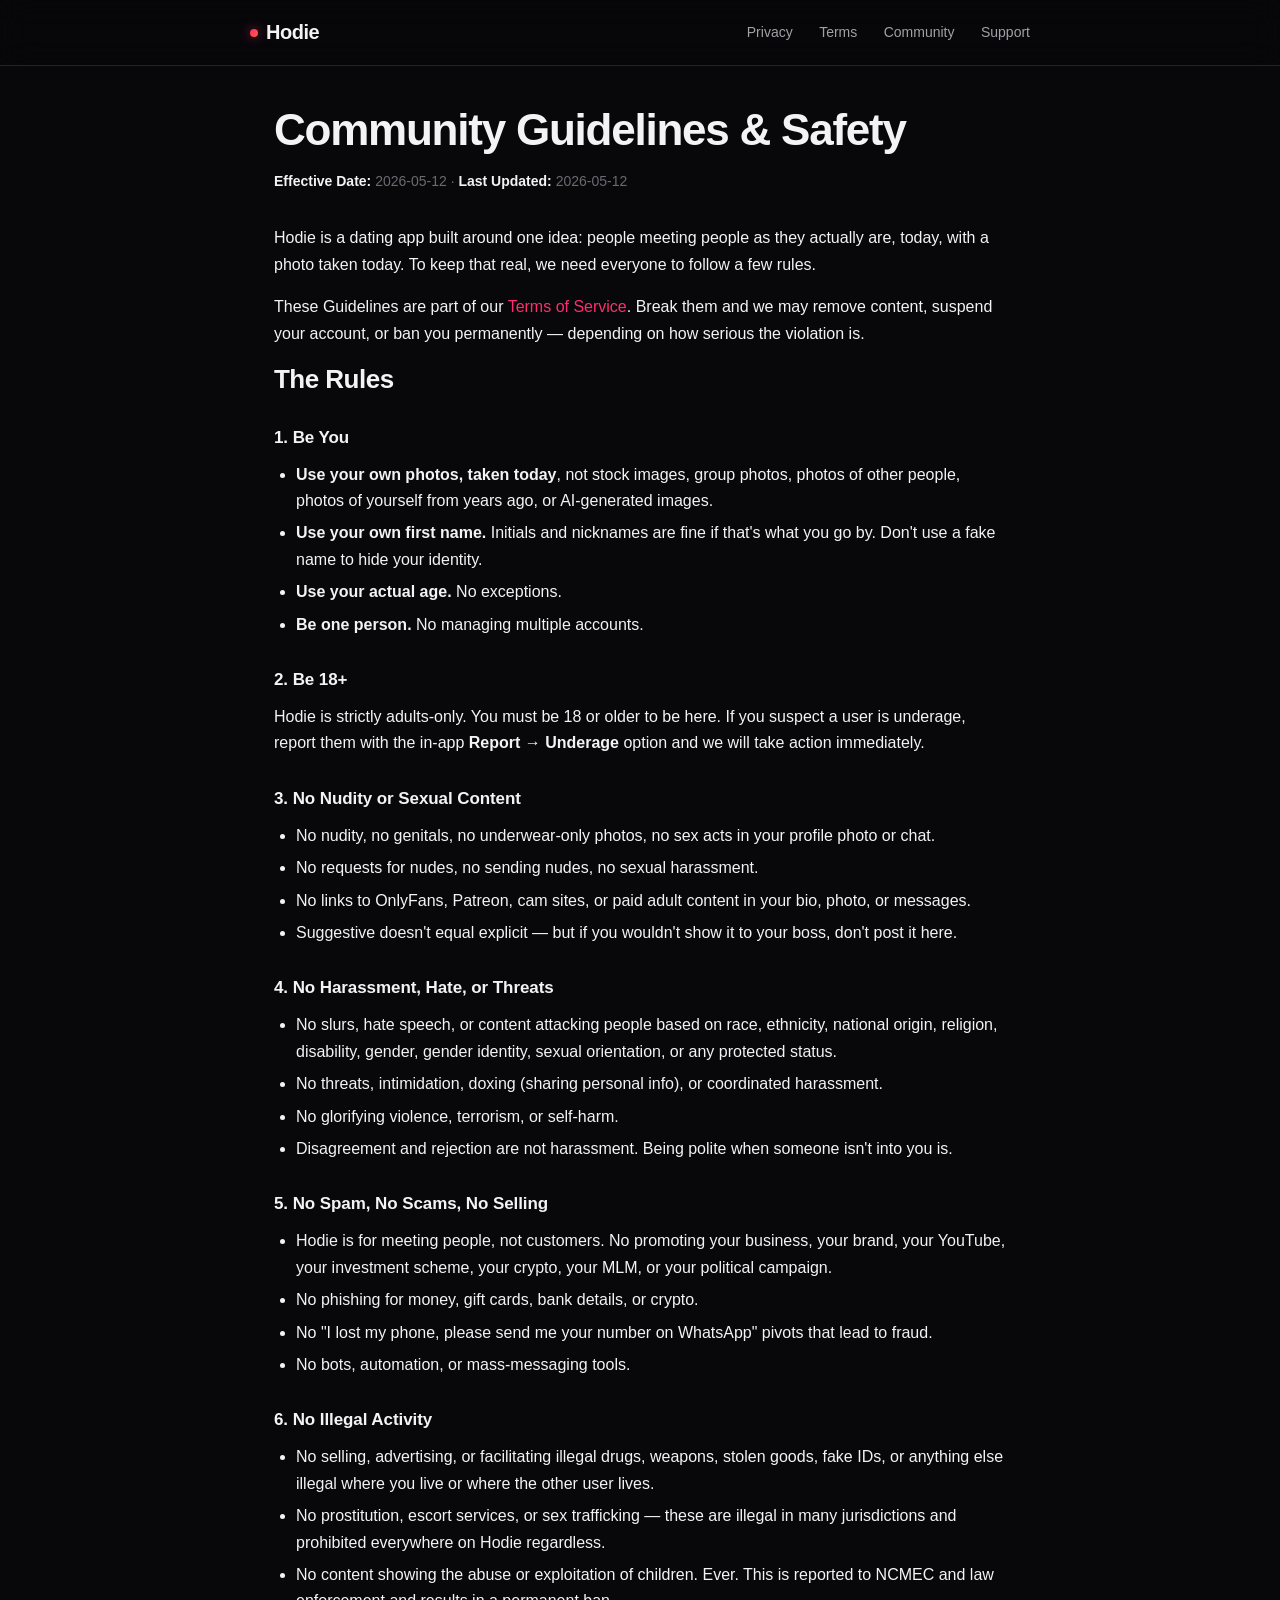
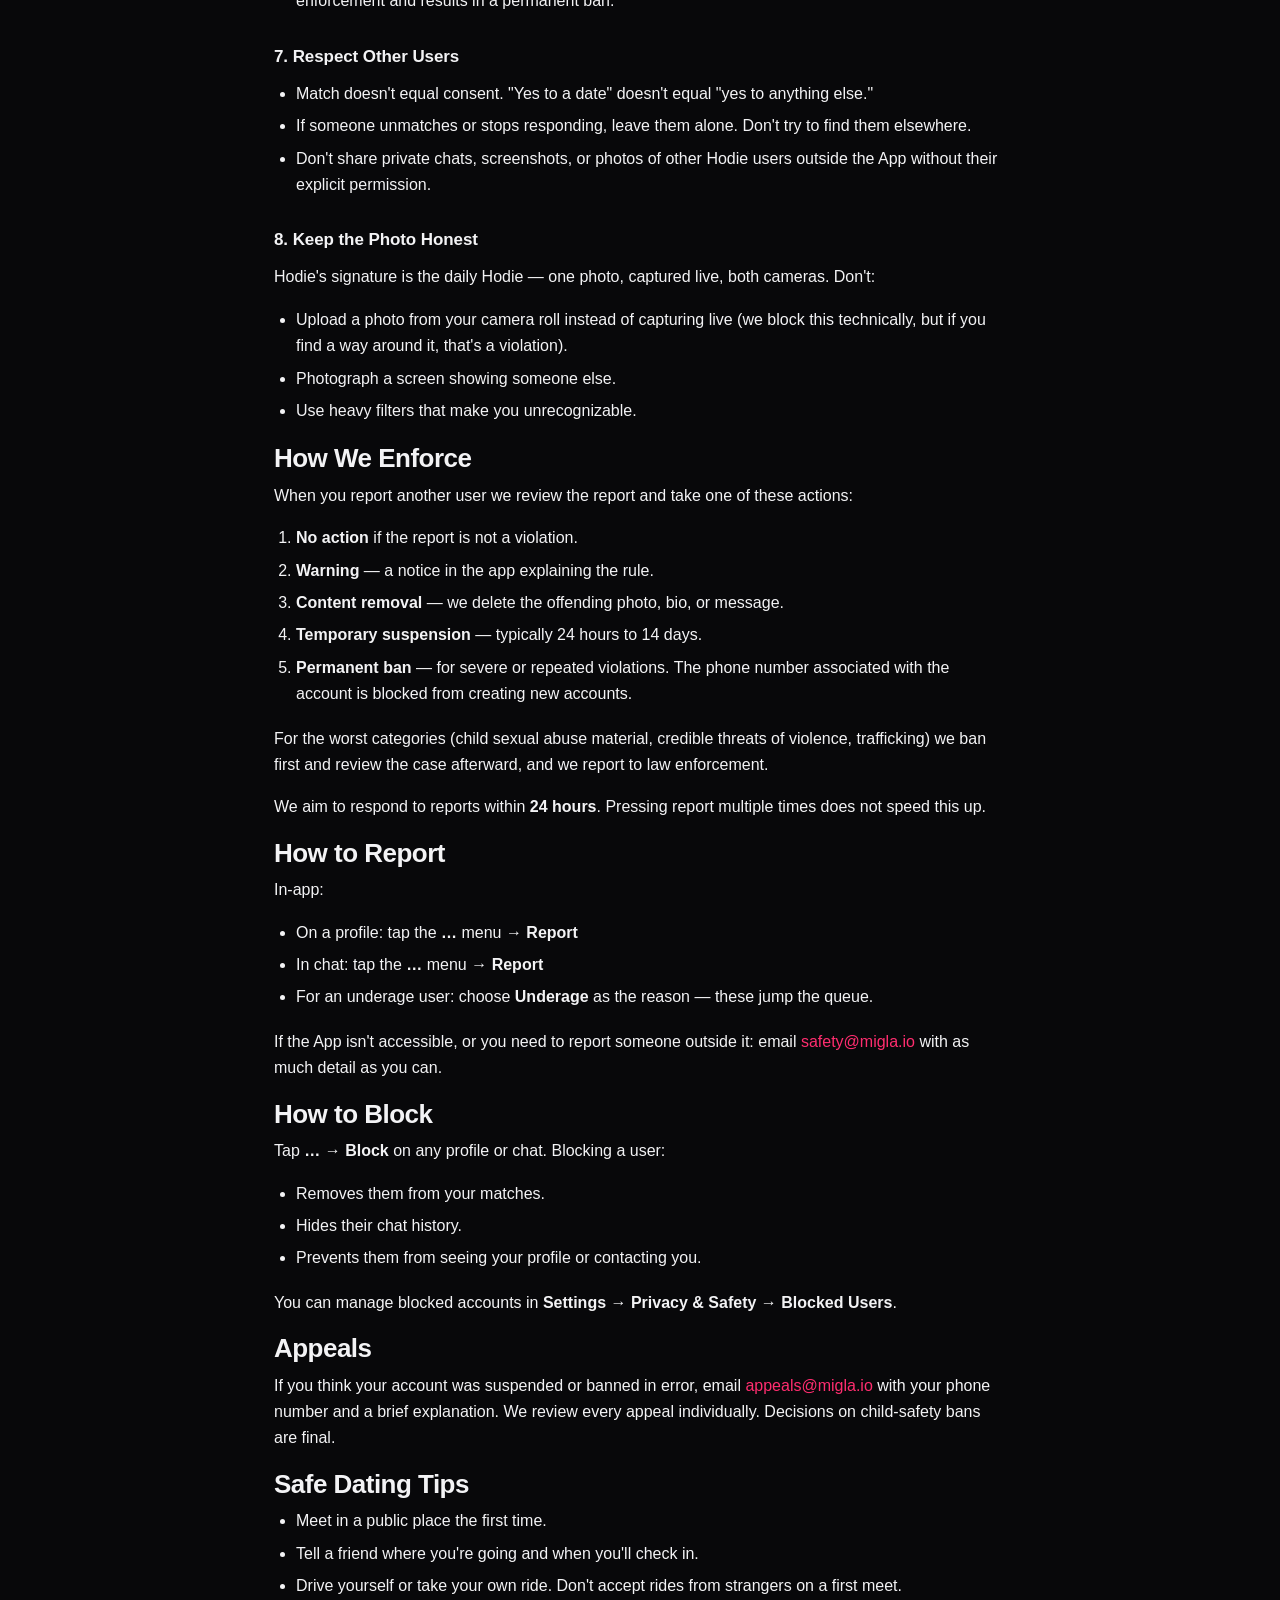
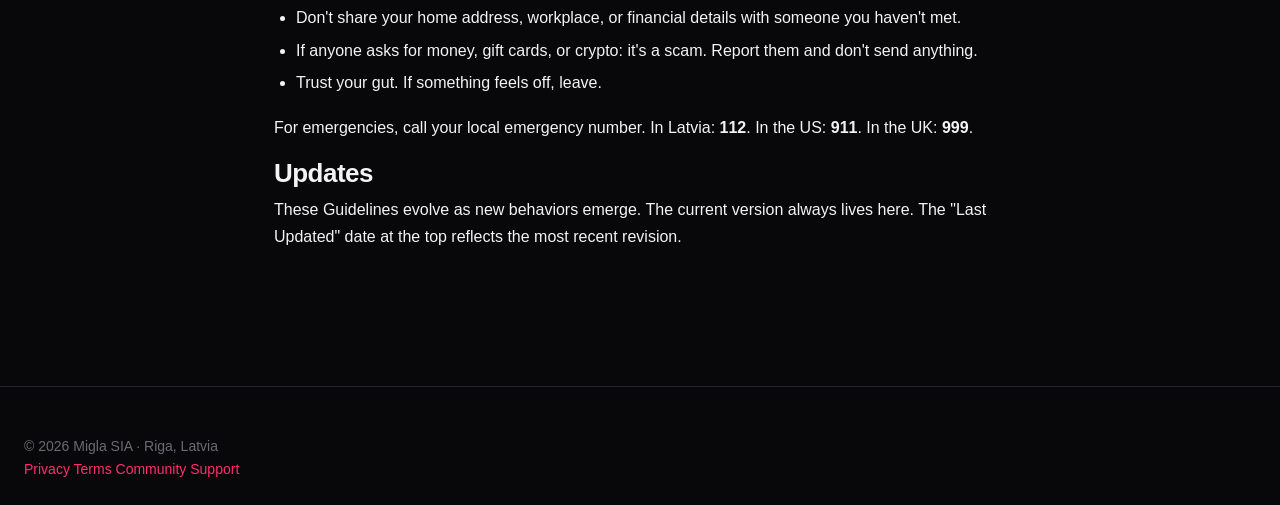
==== community-guidelines.html @ 628de077 "Rebrand "Be Real" → "Be You" and add hero card, How it works, FAQ Content - Tagline: "Dating, but re" ====
<!doctype html>
<html lang="en">
<head>
  <meta charset="utf-8">
  <meta name="viewport" content="width=device-width, initial-scale=1">
  <title>Community Guidelines &amp; Safety — Hodie</title>
  <meta name="description" content="Hodie Community Guidelines, safety rules, reporting, and safe-dating tips.">
  <meta name="theme-color" content="#08080a">
  <link rel="canonical" href="https://hodieapp.one/community-guidelines">
  <meta property="og:title" content="Community Guidelines & Safety — Hodie">
  <meta property="og:url" content="https://hodieapp.one/community-guidelines">
  <meta property="og:type" content="article">
  <link rel="icon" href="data:image/svg+xml,%3Csvg xmlns='http://www.w3.org/2000/svg' viewBox='0 0 24 24'%3E%3Cpath d='M12 21s-7-4.35-7-10.5A4.5 4.5 0 0 1 12 6a4.5 4.5 0 0 1 7 4.5C19 16.65 12 21 12 21z' fill='%23ff2d6f'/%3E%3C/svg%3E">
  <link rel="stylesheet" href="styles.css">
</head>
<body>
  <nav>
    <div class="inner">
      <a href="index.html" class="logo"><span class="dot"></span>Hodie</a>
      <div class="links">
        <a href="privacy.html">Privacy</a>
        <a href="terms.html">Terms</a>
        <a href="community-guidelines.html">Community</a>
        <a href="support.html">Support</a>
      </div>
    </div>
  </nav>

  <main class="wrap">
    <h1>Community Guidelines &amp; Safety</h1>
    <p class="meta"><strong>Effective Date:</strong> 2026-05-12 &middot; <strong>Last Updated:</strong> 2026-05-12</p>

    <p>Hodie is a dating app built around one idea: people meeting people as they actually are, today, with a photo taken today. To keep that real, we need everyone to follow a few rules.</p>
    <p>These Guidelines are part of our <a href="terms.html">Terms of Service</a>. Break them and we may remove content, suspend your account, or ban you permanently — depending on how serious the violation is.</p>

    <h2>The Rules</h2>

    <h3>1. Be You</h3>
    <ul>
      <li><strong>Use your own photos, taken today</strong>, not stock images, group photos, photos of other people, photos of yourself from years ago, or AI-generated images.</li>
      <li><strong>Use your own first name.</strong> Initials and nicknames are fine if that's what you go by. Don't use a fake name to hide your identity.</li>
      <li><strong>Use your actual age.</strong> No exceptions.</li>
      <li><strong>Be one person.</strong> No managing multiple accounts.</li>
    </ul>

    <h3>2. Be 18+</h3>
    <p>Hodie is strictly adults-only. You must be 18 or older to be here. If you suspect a user is underage, report them with the in-app <strong>Report → Underage</strong> option and we will take action immediately.</p>

    <h3>3. No Nudity or Sexual Content</h3>
    <ul>
      <li>No nudity, no genitals, no underwear-only photos, no sex acts in your profile photo or chat.</li>
      <li>No requests for nudes, no sending nudes, no sexual harassment.</li>
      <li>No links to OnlyFans, Patreon, cam sites, or paid adult content in your bio, photo, or messages.</li>
      <li>Suggestive doesn't equal explicit — but if you wouldn't show it to your boss, don't post it here.</li>
    </ul>

    <h3>4. No Harassment, Hate, or Threats</h3>
    <ul>
      <li>No slurs, hate speech, or content attacking people based on race, ethnicity, national origin, religion, disability, gender, gender identity, sexual orientation, or any protected status.</li>
      <li>No threats, intimidation, doxing (sharing personal info), or coordinated harassment.</li>
      <li>No glorifying violence, terrorism, or self-harm.</li>
      <li>Disagreement and rejection are not harassment. Being polite when someone isn't into you is.</li>
    </ul>

    <h3>5. No Spam, No Scams, No Selling</h3>
    <ul>
      <li>Hodie is for meeting people, not customers. No promoting your business, your brand, your YouTube, your investment scheme, your crypto, your MLM, or your political campaign.</li>
      <li>No phishing for money, gift cards, bank details, or crypto.</li>
      <li>No "I lost my phone, please send me your number on WhatsApp" pivots that lead to fraud.</li>
      <li>No bots, automation, or mass-messaging tools.</li>
    </ul>

    <h3>6. No Illegal Activity</h3>
    <ul>
      <li>No selling, advertising, or facilitating illegal drugs, weapons, stolen goods, fake IDs, or anything else illegal where you live or where the other user lives.</li>
      <li>No prostitution, escort services, or sex trafficking — these are illegal in many jurisdictions and prohibited everywhere on Hodie regardless.</li>
      <li>No content showing the abuse or exploitation of children. Ever. This is reported to NCMEC and law enforcement and results in a permanent ban.</li>
    </ul>

    <h3>7. Respect Other Users</h3>
    <ul>
      <li>Match doesn't equal consent. "Yes to a date" doesn't equal "yes to anything else."</li>
      <li>If someone unmatches or stops responding, leave them alone. Don't try to find them elsewhere.</li>
      <li>Don't share private chats, screenshots, or photos of other Hodie users outside the App without their explicit permission.</li>
    </ul>

    <h3>8. Keep the Photo Honest</h3>
    <p>Hodie's signature is the daily Hodie — one photo, captured live, both cameras. Don't:</p>
    <ul>
      <li>Upload a photo from your camera roll instead of capturing live (we block this technically, but if you find a way around it, that's a violation).</li>
      <li>Photograph a screen showing someone else.</li>
      <li>Use heavy filters that make you unrecognizable.</li>
    </ul>

    <h2>How We Enforce</h2>
    <p>When you report another user we review the report and take one of these actions:</p>
    <ol>
      <li><strong>No action</strong> if the report is not a violation.</li>
      <li><strong>Warning</strong> — a notice in the app explaining the rule.</li>
      <li><strong>Content removal</strong> — we delete the offending photo, bio, or message.</li>
      <li><strong>Temporary suspension</strong> — typically 24 hours to 14 days.</li>
      <li><strong>Permanent ban</strong> — for severe or repeated violations. The phone number associated with the account is blocked from creating new accounts.</li>
    </ol>
    <p>For the worst categories (child sexual abuse material, credible threats of violence, trafficking) we ban first and review the case afterward, and we report to law enforcement.</p>
    <p>We aim to respond to reports within <strong>24 hours</strong>. Pressing report multiple times does not speed this up.</p>

    <h2>How to Report</h2>
    <p>In-app:</p>
    <ul>
      <li>On a profile: tap the <strong>…</strong> menu → <strong>Report</strong></li>
      <li>In chat: tap the <strong>…</strong> menu → <strong>Report</strong></li>
      <li>For an underage user: choose <strong>Underage</strong> as the reason — these jump the queue.</li>
    </ul>
    <p>If the App isn't accessible, or you need to report someone outside it: email <a href="mailto:safety@migla.io">safety@migla.io</a> with as much detail as you can.</p>

    <h2>How to Block</h2>
    <p>Tap <strong>…</strong> → <strong>Block</strong> on any profile or chat. Blocking a user:</p>
    <ul>
      <li>Removes them from your matches.</li>
      <li>Hides their chat history.</li>
      <li>Prevents them from seeing your profile or contacting you.</li>
    </ul>
    <p>You can manage blocked accounts in <strong>Settings → Privacy &amp; Safety → Blocked Users</strong>.</p>

    <h2>Appeals</h2>
    <p>If you think your account was suspended or banned in error, email <a href="mailto:appeals@migla.io">appeals@migla.io</a> with your phone number and a brief explanation. We review every appeal individually. Decisions on child-safety bans are final.</p>

    <h2>Safe Dating Tips</h2>
    <ul>
      <li>Meet in a public place the first time.</li>
      <li>Tell a friend where you're going and when you'll check in.</li>
      <li>Drive yourself or take your own ride. Don't accept rides from strangers on a first meet.</li>
      <li>Don't share your home address, workplace, or financial details with someone you haven't met.</li>
      <li>If anyone asks for money, gift cards, or crypto: it's a scam. Report them and don't send anything.</li>
      <li>Trust your gut. If something feels off, leave.</li>
    </ul>
    <p>For emergencies, call your local emergency number. In Latvia: <strong>112</strong>. In the US: <strong>911</strong>. In the UK: <strong>999</strong>.</p>

    <h2>Updates</h2>
    <p>These Guidelines evolve as new behaviors emerge. The current version always lives here. The "Last Updated" date at the top reflects the most recent revision.</p>
  </main>

  <footer>
    <div class="inner">
      <div>© 2026 Migla SIA · Riga, Latvia</div>
      <div class="links">
        <a href="privacy.html">Privacy</a>
        <a href="terms.html">Terms</a>
        <a href="community-guidelines.html">Community</a>
        <a href="support.html">Support</a>
      </div>
    </div>
  </footer>
</body>
</html>
---- styles.css ----
:root {
  --bg: #08080a;
  --surface: #131316;
  --surface-hi: #1c1c20;
  --text: #f3f3f5;
  --text-dim: #a0a0a8;
  --text-faint: #6a6a72;
  --accent: #ff2d6f;
  --accent-warm: #ff5e3a;
  --accent-soft: rgba(255, 45, 111, 0.15);
  --border: #232328;
  --border-hi: #2e2e34;
  --radius: 16px;
  --radius-sm: 10px;
  --max: 780px;
}

* { box-sizing: border-box; margin: 0; padding: 0; }

html { scroll-behavior: smooth; }

body {
  background: var(--bg);
  color: var(--text);
  font-family: -apple-system, BlinkMacSystemFont, "Inter", "Segoe UI", Roboto, Helvetica, Arial, sans-serif;
  font-size: 16px;
  line-height: 1.65;
  -webkit-font-smoothing: antialiased;
  -moz-osx-font-smoothing: grayscale;
  overflow-x: hidden;
}

a { color: var(--accent); text-decoration: none; transition: color 0.15s ease; }
a:hover { text-decoration: underline; }

img, svg { max-width: 100%; display: block; }

::selection { background: var(--accent-soft); color: var(--text); }

/* Nav */
nav {
  border-bottom: 1px solid var(--border);
  padding: 16px 24px;
  background: rgba(8, 8, 10, 0.72);
  backdrop-filter: blur(16px) saturate(140%);
  -webkit-backdrop-filter: blur(16px) saturate(140%);
  position: sticky;
  top: 0;
  z-index: 10;
}
nav .inner {
  max-width: var(--max);
  margin: 0 auto;
  display: flex;
  align-items: center;
  justify-content: space-between;
  gap: 20px;
}
nav .logo, footer .logo {
  font-weight: 800;
  font-size: 20px;
  color: var(--text);
  letter-spacing: -0.025em;
  display: inline-flex;
  align-items: center;
  gap: 8px;
}
nav .logo:hover, footer .logo:hover { text-decoration: none; }
nav .logo .dot, footer .logo .dot {
  width: 8px;
  height: 8px;
  border-radius: 50%;
  background: linear-gradient(135deg, var(--accent), var(--accent-warm));
  box-shadow: 0 0 12px rgba(255, 45, 111, 0.6);
}
nav .links a {
  color: var(--text-dim);
  margin-left: 22px;
  font-size: 14px;
  font-weight: 500;
}
nav .links a:hover { color: var(--text); text-decoration: none; }

/* Layout */
.wrap {
  max-width: var(--max);
  margin: 0 auto;
  padding: 40px 24px 80px;
}

/* Hero */
.hero {
  position: relative;
  overflow: hidden;
  border-bottom: 1px solid var(--border);
}
.hero::before {
  content: "";
  position: absolute;
  top: -250px;
  left: 50%;
  transform: translateX(-50%);
  width: 900px;
  height: 700px;
  background:
    radial-gradient(ellipse at center, rgba(255, 45, 111, 0.32), transparent 55%),
    radial-gradient(ellipse at 40% 40%, rgba(255, 94, 58, 0.18), transparent 60%);
  filter: blur(40px);
  pointer-events: none;
  z-index: 0;
}
.hero::after {
  content: "";
  position: absolute;
  inset: 0;
  background-image: radial-gradient(circle at 1px 1px, rgba(255, 255, 255, 0.04) 1px, transparent 0);
  background-size: 28px 28px;
  mask-image: linear-gradient(to bottom, black 30%, transparent 90%);
  -webkit-mask-image: linear-gradient(to bottom, black 30%, transparent 90%);
  pointer-events: none;
  z-index: 0;
}
.hero .wrap {
  position: relative;
  z-index: 1;
  padding-top: 80px;
  padding-bottom: 80px;
  text-align: center;
}
.tag {
  display: inline-flex;
  align-items: center;
  gap: 8px;
  background: rgba(255, 45, 111, 0.08);
  border: 1px solid rgba(255, 45, 111, 0.25);
  color: #ffb3c8;
  padding: 6px 14px 6px 10px;
  border-radius: 999px;
  font-size: 13px;
  font-weight: 500;
  margin-bottom: 26px;
  letter-spacing: 0.01em;
}
.tag .pulse {
  width: 6px;
  height: 6px;
  border-radius: 50%;
  background: var(--accent);
  box-shadow: 0 0 0 0 rgba(255, 45, 111, 0.6);
  animation: pulse 2.2s ease-out infinite;
}
@keyframes pulse {
  0% { box-shadow: 0 0 0 0 rgba(255, 45, 111, 0.6); }
  70% { box-shadow: 0 0 0 8px rgba(255, 45, 111, 0); }
  100% { box-shadow: 0 0 0 0 rgba(255, 45, 111, 0); }
}

h1 {
  font-size: 44px;
  font-weight: 700;
  letter-spacing: -0.028em;
  line-height: 1.1;
  margin-bottom: 16px;
}
.hero h1 {
  font-size: 64px;
  font-weight: 800;
  letter-spacing: -0.035em;
  line-height: 1.02;
  margin-bottom: 18px;
}
.hero h1 .grad {
  background: linear-gradient(135deg, #ff2d6f 0%, #ff5e3a 60%, #ff8e3a 100%);
  -webkit-background-clip: text;
  background-clip: text;
  color: transparent;
  font-style: italic;
}
.lead {
  color: var(--text-dim);
  font-size: 19px;
  line-height: 1.55;
  margin: 0 auto 32px;
  max-width: 560px;
}

.cta-row {
  display: flex;
  gap: 12px;
  justify-content: center;
  flex-wrap: wrap;
  margin-top: 8px;
}
.appstore-pill {
  display: inline-flex;
  align-items: center;
  gap: 10px;
  background: var(--surface);
  border: 1px solid var(--border-hi);
  color: var(--text);
  padding: 12px 18px;
  border-radius: 12px;
  font-size: 14px;
  font-weight: 500;
}
.appstore-pill:hover { background: var(--surface-hi); text-decoration: none; }
.appstore-pill svg { width: 18px; height: 18px; }
.appstore-pill .small { color: var(--text-faint); font-size: 11px; display: block; font-weight: 400; }
.appstore-pill .big { font-size: 15px; font-weight: 600; line-height: 1.1; }

/* Hodie card preview */
.preview-wrap {
  margin: 56px auto 0;
  perspective: 1200px;
  display: flex;
  justify-content: center;
}
.hodie-card {
  width: 280px;
  height: 380px;
  border-radius: 26px;
  position: relative;
  overflow: hidden;
  border: 1px solid var(--border-hi);
  box-shadow:
    0 50px 100px rgba(255, 45, 111, 0.18),
    0 25px 60px rgba(0, 0, 0, 0.7),
    inset 0 1px 0 rgba(255, 255, 255, 0.06);
  transform: rotateX(2deg) rotateY(-4deg);
  transition: transform 0.6s cubic-bezier(0.2, 0.8, 0.2, 1);
}
.hodie-card:hover {
  transform: rotateX(0) rotateY(0);
}
.hodie-card-bg {
  position: absolute;
  inset: 0;
  background:
    radial-gradient(circle at 28% 28%, rgba(255, 130, 160, 0.32), transparent 55%),
    radial-gradient(circle at 78% 82%, rgba(140, 80, 110, 0.5), transparent 55%),
    linear-gradient(135deg, #2a1822 0%, #1a0f15 60%, #0f0810 100%);
}
.hodie-card-front {
  position: absolute;
  top: 18px;
  right: 18px;
  width: 92px;
  height: 124px;
  border-radius: 12px;
  background:
    radial-gradient(circle at 50% 32%, rgba(220, 180, 200, 0.28), transparent 60%),
    linear-gradient(135deg, #3a2530 0%, #1a1015 100%);
  border: 2px solid rgba(255, 255, 255, 0.1);
  box-shadow: 0 6px 18px rgba(0, 0, 0, 0.55);
}
.hodie-card-badge {
  position: absolute;
  top: 22px;
  left: 18px;
  background: rgba(0, 0, 0, 0.45);
  backdrop-filter: blur(10px);
  -webkit-backdrop-filter: blur(10px);
  color: white;
  font-size: 11px;
  font-weight: 700;
  padding: 6px 11px 6px 9px;
  border-radius: 999px;
  display: inline-flex;
  align-items: center;
  gap: 6px;
  letter-spacing: 0.08em;
  text-transform: uppercase;
  border: 1px solid rgba(255, 255, 255, 0.1);
}
.hodie-card-badge .bdot {
  width: 6px;
  height: 6px;
  border-radius: 50%;
  background: var(--accent);
  box-shadow: 0 0 8px rgba(255, 45, 111, 0.9);
}
.hodie-card-meta {
  position: absolute;
  bottom: 0;
  left: 0;
  right: 0;
  padding: 60px 22px 22px;
  background: linear-gradient(to top, rgba(0, 0, 0, 0.85) 25%, transparent);
  text-align: left;
}
.hodie-card-name {
  font-size: 22px;
  font-weight: 700;
  color: white;
  letter-spacing: -0.02em;
  margin: 0;
}
.hodie-card-sub {
  font-size: 13px;
  color: rgba(255, 255, 255, 0.72);
  margin-top: 4px;
}

/* Body type */
h2 {
  font-size: 26px;
  font-weight: 700;
  letter-spacing: -0.02em;
  margin: 0 0 8px;
  line-height: 1.25;
}
h3 {
  font-size: 17px;
  font-weight: 600;
  margin: 28px 0 10px;
  letter-spacing: -0.005em;
}
p { margin-bottom: 16px; }
ul, ol { padding-left: 22px; margin-bottom: 18px; }
li { margin-bottom: 6px; }
strong { color: var(--text); font-weight: 600; }
hr { border: 0; border-top: 1px solid var(--border); margin: 36px 0; }

table {
  width: 100%;
  border-collapse: collapse;
  margin: 20px 0;
  font-size: 14.5px;
  border: 1px solid var(--border);
  border-radius: var(--radius-sm);
  overflow: hidden;
}
th, td {
  text-align: left;
  padding: 12px 14px;
  border-bottom: 1px solid var(--border);
  vertical-align: top;
}
tr:last-child td { border-bottom: 0; }
th {
  color: var(--text-dim);
  font-weight: 600;
  font-size: 12px;
  text-transform: uppercase;
  letter-spacing: 0.06em;
  background: var(--surface);
}

.meta {
  color: var(--text-faint);
  font-size: 14px;
  margin-bottom: 32px;
}

/* Sections */
.section {
  padding: 60px 0 16px;
}
.section h2 {
  text-align: center;
}
.section .sub {
  color: var(--text-dim);
  text-align: center;
  margin-bottom: 32px;
}

/* Feature cards */
.grid {
  display: grid;
  grid-template-columns: repeat(auto-fit, minmax(220px, 1fr));
  gap: 14px;
  margin: 16px 0 32px;
}
.card {
  background: var(--surface);
  border: 1px solid var(--border);
  border-radius: var(--radius);
  padding: 24px;
  transition: border-color 0.2s ease, transform 0.2s ease;
}
.card:hover {
  border-color: var(--border-hi);
  transform: translateY(-2px);
}
.card .icon {
  width: 38px;
  height: 38px;
  border-radius: 10px;
  background: rgba(255, 45, 111, 0.1);
  border: 1px solid rgba(255, 45, 111, 0.2);
  display: flex;
  align-items: center;
  justify-content: center;
  margin-bottom: 14px;
  color: var(--accent);
}
.card .icon svg { width: 20px; height: 20px; }
.card h3 { margin: 0 0 6px; }
.card p { margin-bottom: 0; color: var(--text-dim); font-size: 15px; }

/* Steps */
.steps {
  list-style: none;
  padding: 0;
  display: grid;
  gap: 14px;
}
.steps li {
  display: grid;
  grid-template-columns: 48px 1fr;
  gap: 18px;
  align-items: flex-start;
  padding: 22px;
  background: var(--surface);
  border: 1px solid var(--border);
  border-radius: var(--radius);
  margin: 0;
}
.step-num {
  width: 38px;
  height: 38px;
  border-radius: 50%;
  background: linear-gradient(135deg, var(--accent), var(--accent-warm));
  color: white;
  font-weight: 700;
  font-size: 15px;
  display: flex;
  align-items: center;
  justify-content: center;
  box-shadow: 0 4px 14px rgba(255, 45, 111, 0.4);
}
.steps h3 { margin: 4px 0 6px; }
.steps p { margin: 0; color: var(--text-dim); font-size: 15px; }

/* FAQ */
.faq {
  display: grid;
  gap: 10px;
}
.faq details {
  background: var(--surface);
  border: 1px solid var(--border);
  border-radius: var(--radius-sm);
  overflow: hidden;
  transition: border-color 0.2s ease;
}
.faq details[open] { border-color: var(--border-hi); }
.faq summary {
  cursor: pointer;
  padding: 18px 20px;
  font-weight: 600;
  font-size: 16px;
  list-style: none;
  display: flex;
  justify-content: space-between;
  align-items: center;
  gap: 16px;
  user-select: none;
}
.faq summary::-webkit-details-marker { display: none; }
.faq summary::after {
  content: "+";
  font-size: 22px;
  color: var(--text-faint);
  font-weight: 400;
  transition: transform 0.2s ease, color 0.2s ease;
}
.faq details[open] summary::after {
  transform: rotate(45deg);
  color: var(--accent);
}
.faq details > p {
  padding: 0 20px 20px;
  color: var(--text-dim);
  margin: 0;
}

/* Link list */
.link-list {
  list-style: none;
  padding: 0;
  display: grid;
  gap: 8px;
}
.link-list li { margin: 0; }
.link-list a {
  display: flex;
  justify-content: space-between;
  align-items: center;
  padding: 14px 18px;
  background: var(--surface);
  border: 1px solid var(--border);
  border-radius: var(--radius-sm);
  color: var(--text);
  font-weight: 500;
  transition: border-color 0.2s ease, background 0.2s ease;
}
.link-list a:hover {
  border-color: var(--border-hi);
  background: var(--surface-hi);
  text-decoration: none;
}
.link-list .arrow { color: var(--text-faint); font-size: 18px; transition: transform 0.2s ease; }
.link-list a:hover .arrow { transform: translateX(3px); color: var(--accent); }
.link-list .desc { color: var(--text-faint); font-size: 13px; font-weight: 400; display: block; margin-top: 2px; }

/* Contact list */
.contact-list {
  list-style: none;
  padding: 0;
}
.contact-list li {
  padding: 16px 0;
  border-bottom: 1px solid var(--border);
  display: flex;
  justify-content: space-between;
  flex-wrap: wrap;
  gap: 12px;
}
.contact-list li:last-child { border-bottom: 0; }
.contact-list .label { color: var(--text-dim); font-size: 14px; }

/* Footer */
footer {
  border-top: 1px solid var(--border);
  padding: 48px 24px 24px;
  color: var(--text-faint);
  font-size: 14px;
  margin-top: 40px;
  background: var(--bg);
}
.footer-grid {
  max-width: var(--max);
  margin: 0 auto;
  display: grid;
  grid-template-columns: 1.4fr 1fr 1fr;
  gap: 32px;
  padding-bottom: 32px;
  border-bottom: 1px solid var(--border);
}
.footer-grid h4 {
  color: var(--text);
  font-size: 13px;
  font-weight: 600;
  text-transform: uppercase;
  letter-spacing: 0.06em;
  margin-bottom: 12px;
}
.footer-grid a {
  color: var(--text-dim);
  display: block;
  padding: 4px 0;
}
.footer-grid a:hover { color: var(--text); text-decoration: none; }
.footer-tag {
  margin-top: 12px;
  color: var(--text-faint);
  font-size: 14px;
  max-width: 240px;
}
.footer-meta {
  display: block;
  margin-top: 8px;
  color: var(--text-faint);
  font-size: 13px;
}
.footer-bottom {
  max-width: var(--max);
  margin: 20px auto 0;
  color: var(--text-faint);
  font-size: 13px;
}

/* Entrance animation */
@media (prefers-reduced-motion: no-preference) {
  .fade-in {
    animation: fadeUp 0.7s ease-out backwards;
  }
  .fade-in:nth-child(2) { animation-delay: 0.08s; }
  .fade-in:nth-child(3) { animation-delay: 0.16s; }
  .fade-in:nth-child(4) { animation-delay: 0.24s; }
  .fade-in:nth-child(5) { animation-delay: 0.32s; }
}
@keyframes fadeUp {
  from { opacity: 0; transform: translateY(8px); }
  to { opacity: 1; transform: translateY(0); }
}

@media (max-width: 700px) {
  .footer-grid { grid-template-columns: 1fr 1fr; gap: 24px; }
  .footer-grid > div:first-child { grid-column: 1 / -1; }
}

@media (max-width: 600px) {
  h1 { font-size: 32px; }
  .hero h1 { font-size: 44px; }
  h2 { font-size: 22px; }
  .lead { font-size: 17px; }
  .hero .wrap { padding-top: 56px; padding-bottom: 64px; }
  nav { padding: 14px 18px; }
  nav .links a { margin-left: 14px; font-size: 13px; }
  .wrap { padding: 28px 18px 60px; }
  table { font-size: 13.5px; }
  th, td { padding: 10px 10px; }
  .section { padding: 44px 0 8px; }
  .hodie-card { width: 240px; height: 320px; }
  .hodie-card-front { width: 78px; height: 102px; }
  .steps li { grid-template-columns: 36px 1fr; padding: 18px; gap: 14px; }
  .step-num { width: 30px; height: 30px; font-size: 13px; }
}
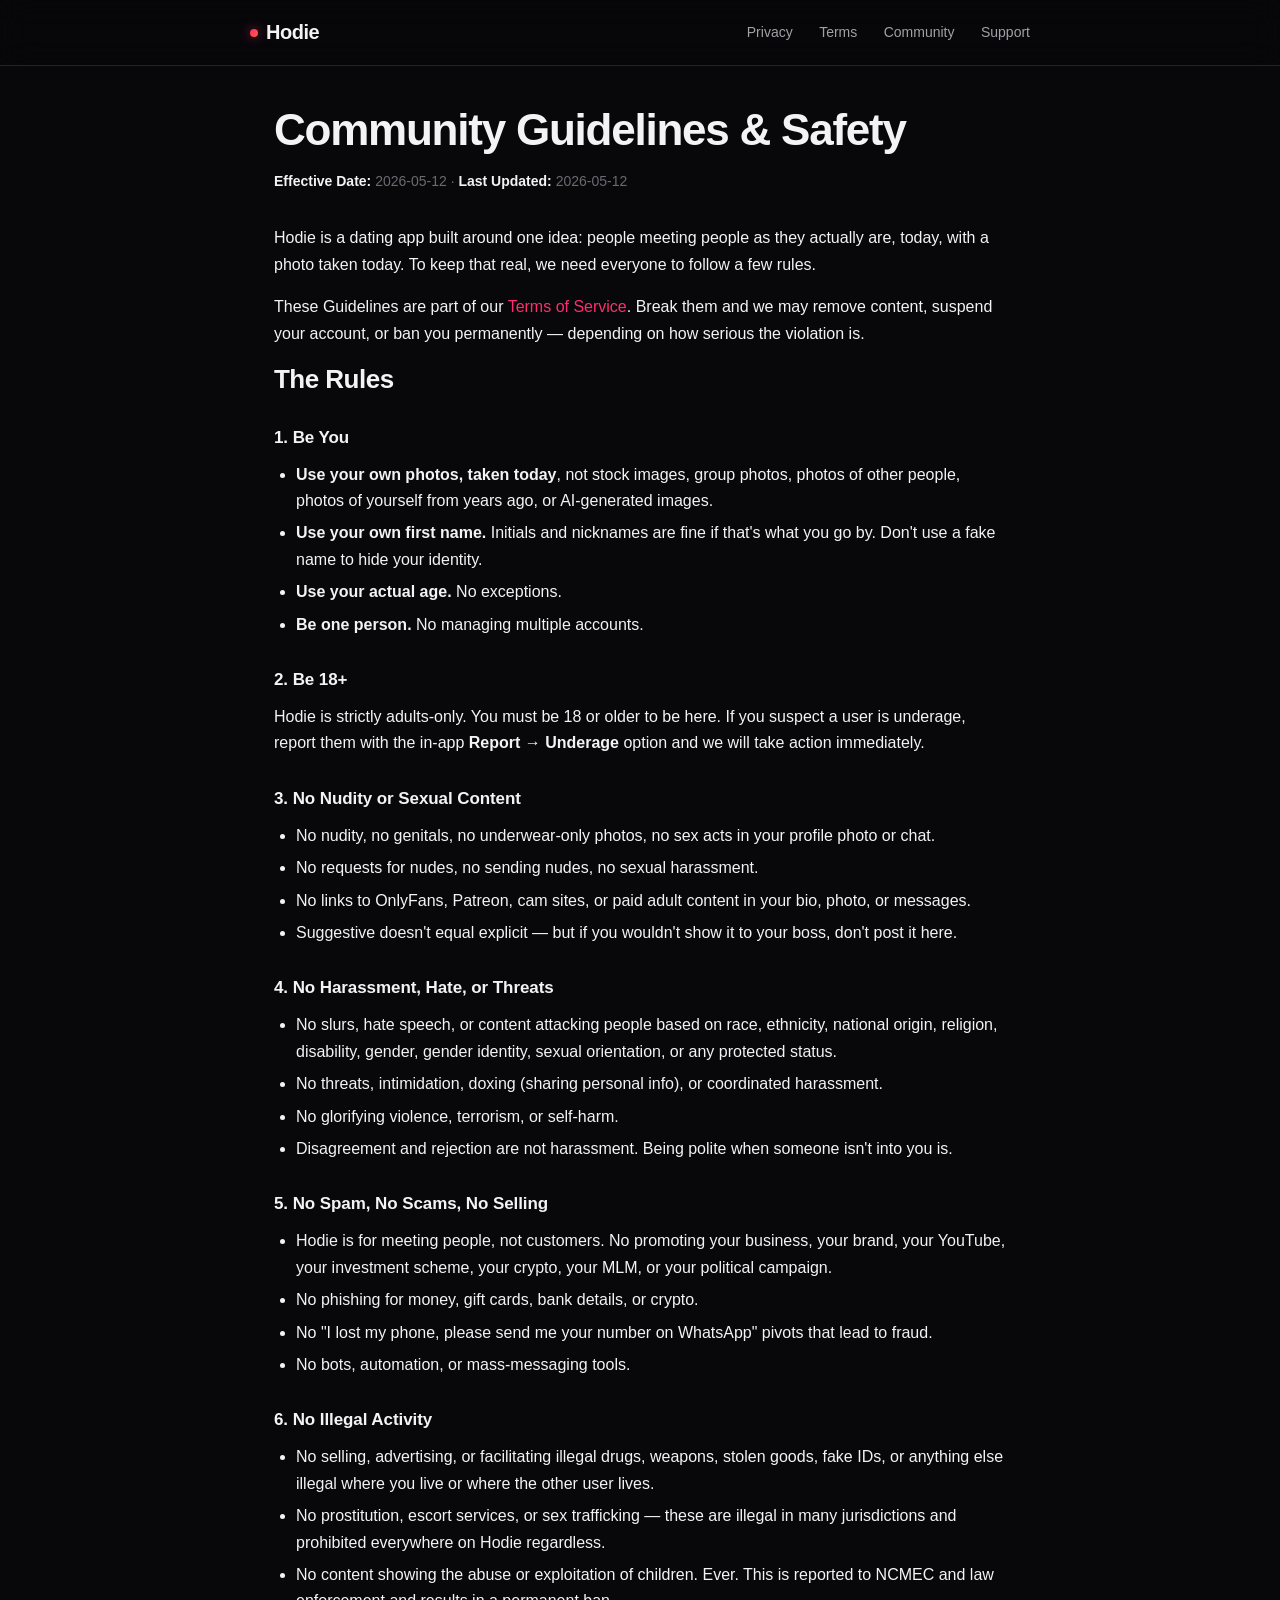
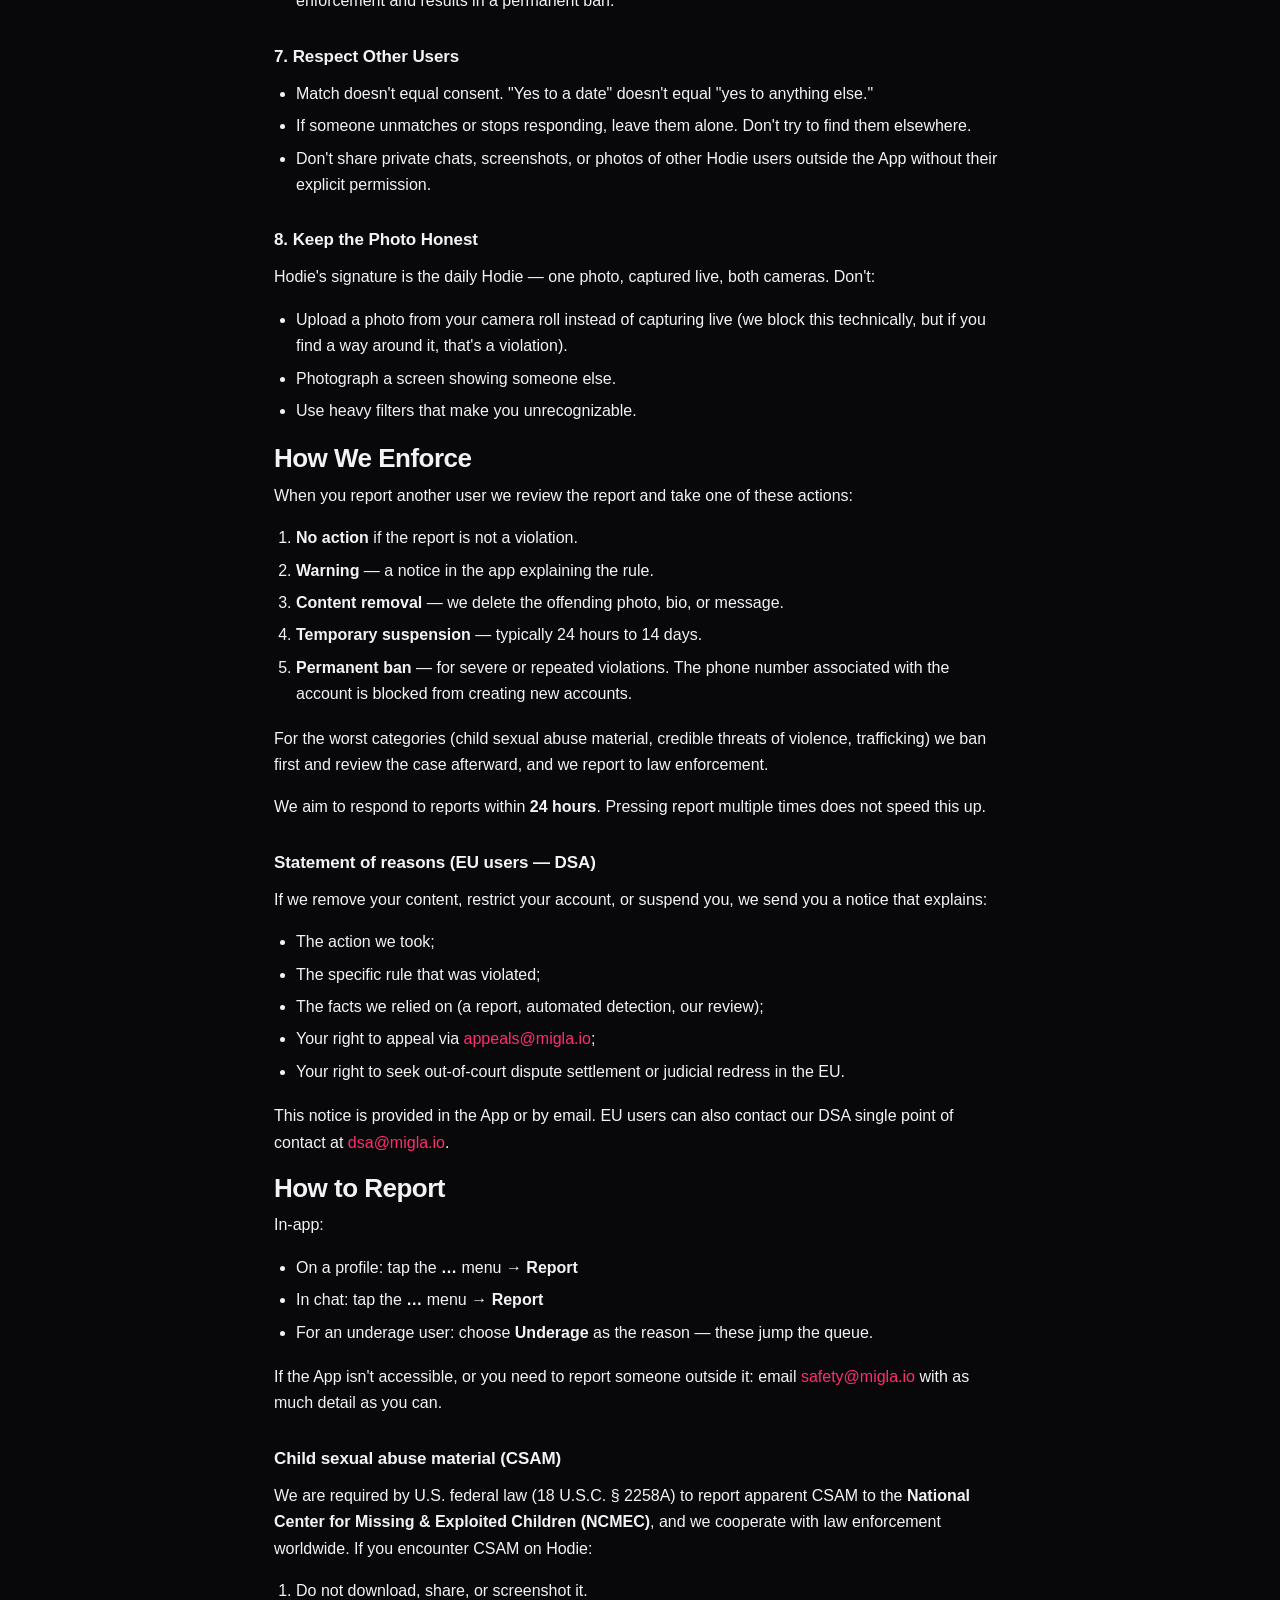
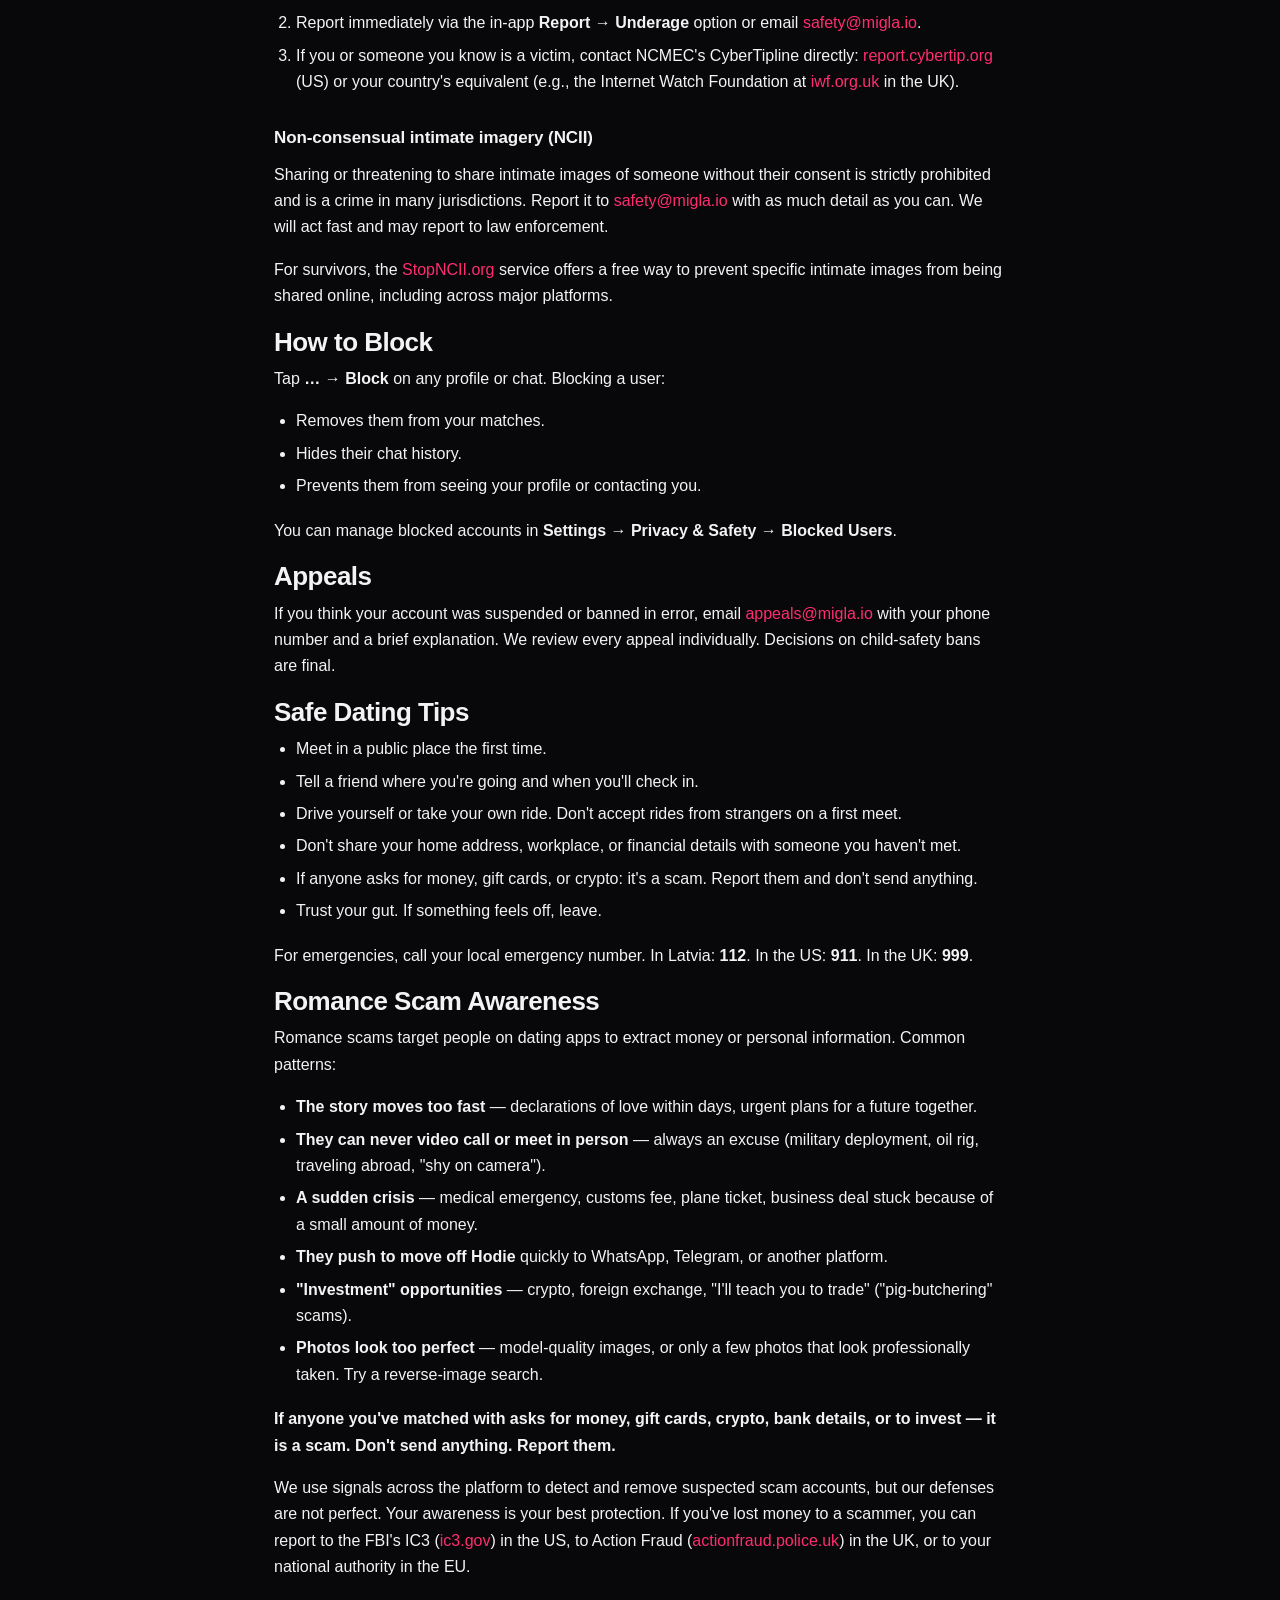
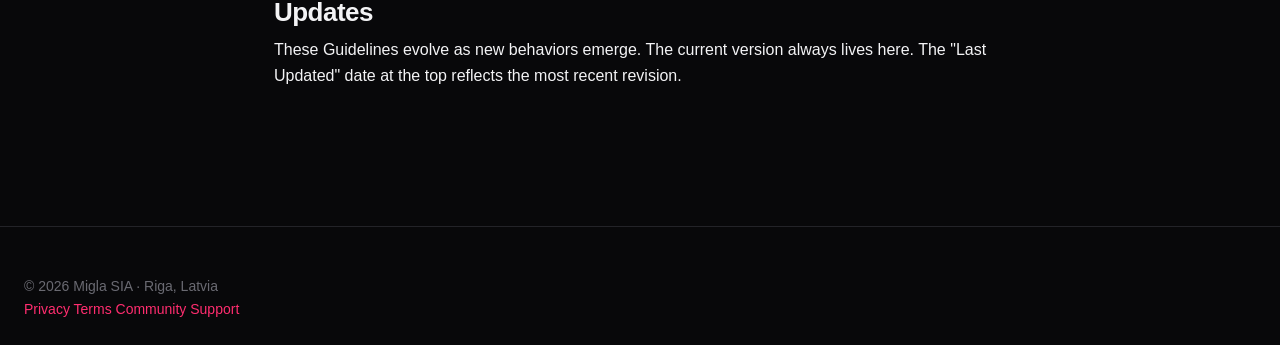
==== commit 9412038d: "Harden legal docs against dating-app litigation patterns Terms of Service - §5 Subscriptions: ROSCA-" ====
--- a/community-guidelines.html
+++ b/community-guidelines.html
@@ -104,6 +104,17 @@
     <p>For the worst categories (child sexual abuse material, credible threats of violence, trafficking) we ban first and review the case afterward, and we report to law enforcement.</p>
     <p>We aim to respond to reports within <strong>24 hours</strong>. Pressing report multiple times does not speed this up.</p>
 
+    <h3>Statement of reasons (EU users — DSA)</h3>
+    <p>If we remove your content, restrict your account, or suspend you, we send you a notice that explains:</p>
+    <ul>
+      <li>The action we took;</li>
+      <li>The specific rule that was violated;</li>
+      <li>The facts we relied on (a report, automated detection, our review);</li>
+      <li>Your right to appeal via <a href="mailto:appeals@migla.io">appeals@migla.io</a>;</li>
+      <li>Your right to seek out-of-court dispute settlement or judicial redress in the EU.</li>
+    </ul>
+    <p>This notice is provided in the App or by email. EU users can also contact our DSA single point of contact at <a href="mailto:dsa@migla.io">dsa@migla.io</a>.</p>
+
     <h2>How to Report</h2>
     <p>In-app:</p>
     <ul>
@@ -112,6 +123,18 @@
       <li>For an underage user: choose <strong>Underage</strong> as the reason — these jump the queue.</li>
     </ul>
     <p>If the App isn't accessible, or you need to report someone outside it: email <a href="mailto:safety@migla.io">safety@migla.io</a> with as much detail as you can.</p>
+
+    <h3>Child sexual abuse material (CSAM)</h3>
+    <p>We are required by U.S. federal law (18 U.S.C. § 2258A) to report apparent CSAM to the <strong>National Center for Missing &amp; Exploited Children (NCMEC)</strong>, and we cooperate with law enforcement worldwide. If you encounter CSAM on Hodie:</p>
+    <ol>
+      <li>Do not download, share, or screenshot it.</li>
+      <li>Report immediately via the in-app <strong>Report → Underage</strong> option or email <a href="mailto:safety@migla.io">safety@migla.io</a>.</li>
+      <li>If you or someone you know is a victim, contact NCMEC's CyberTipline directly: <a href="https://report.cybertip.org">report.cybertip.org</a> (US) or your country's equivalent (e.g., the Internet Watch Foundation at <a href="https://www.iwf.org.uk">iwf.org.uk</a> in the UK).</li>
+    </ol>
+
+    <h3>Non-consensual intimate imagery (NCII)</h3>
+    <p>Sharing or threatening to share intimate images of someone without their consent is strictly prohibited and is a crime in many jurisdictions. Report it to <a href="mailto:safety@migla.io">safety@migla.io</a> with as much detail as you can. We will act fast and may report to law enforcement.</p>
+    <p>For survivors, the <a href="https://stopncii.org">StopNCII.org</a> service offers a free way to prevent specific intimate images from being shared online, including across major platforms.</p>
 
     <h2>How to Block</h2>
     <p>Tap <strong>…</strong> → <strong>Block</strong> on any profile or chat. Blocking a user:</p>
@@ -136,6 +159,19 @@
     </ul>
     <p>For emergencies, call your local emergency number. In Latvia: <strong>112</strong>. In the US: <strong>911</strong>. In the UK: <strong>999</strong>.</p>
 
+    <h2>Romance Scam Awareness</h2>
+    <p>Romance scams target people on dating apps to extract money or personal information. Common patterns:</p>
+    <ul>
+      <li><strong>The story moves too fast</strong> — declarations of love within days, urgent plans for a future together.</li>
+      <li><strong>They can never video call or meet in person</strong> — always an excuse (military deployment, oil rig, traveling abroad, "shy on camera").</li>
+      <li><strong>A sudden crisis</strong> — medical emergency, customs fee, plane ticket, business deal stuck because of a small amount of money.</li>
+      <li><strong>They push to move off Hodie</strong> quickly to WhatsApp, Telegram, or another platform.</li>
+      <li><strong>"Investment" opportunities</strong> — crypto, foreign exchange, "I'll teach you to trade" ("pig-butchering" scams).</li>
+      <li><strong>Photos look too perfect</strong> — model-quality images, or only a few photos that look professionally taken. Try a reverse-image search.</li>
+    </ul>
+    <p><strong>If anyone you've matched with asks for money, gift cards, crypto, bank details, or to invest — it is a scam. Don't send anything. Report them.</strong></p>
+    <p>We use signals across the platform to detect and remove suspected scam accounts, but our defenses are not perfect. Your awareness is your best protection. If you've lost money to a scammer, you can report to the FBI's IC3 (<a href="https://www.ic3.gov">ic3.gov</a>) in the US, to Action Fraud (<a href="https://www.actionfraud.police.uk">actionfraud.police.uk</a>) in the UK, or to your national authority in the EU.</p>
+
     <h2>Updates</h2>
     <p>These Guidelines evolve as new behaviors emerge. The current version always lives here. The "Last Updated" date at the top reflects the most recent revision.</p>
   </main>
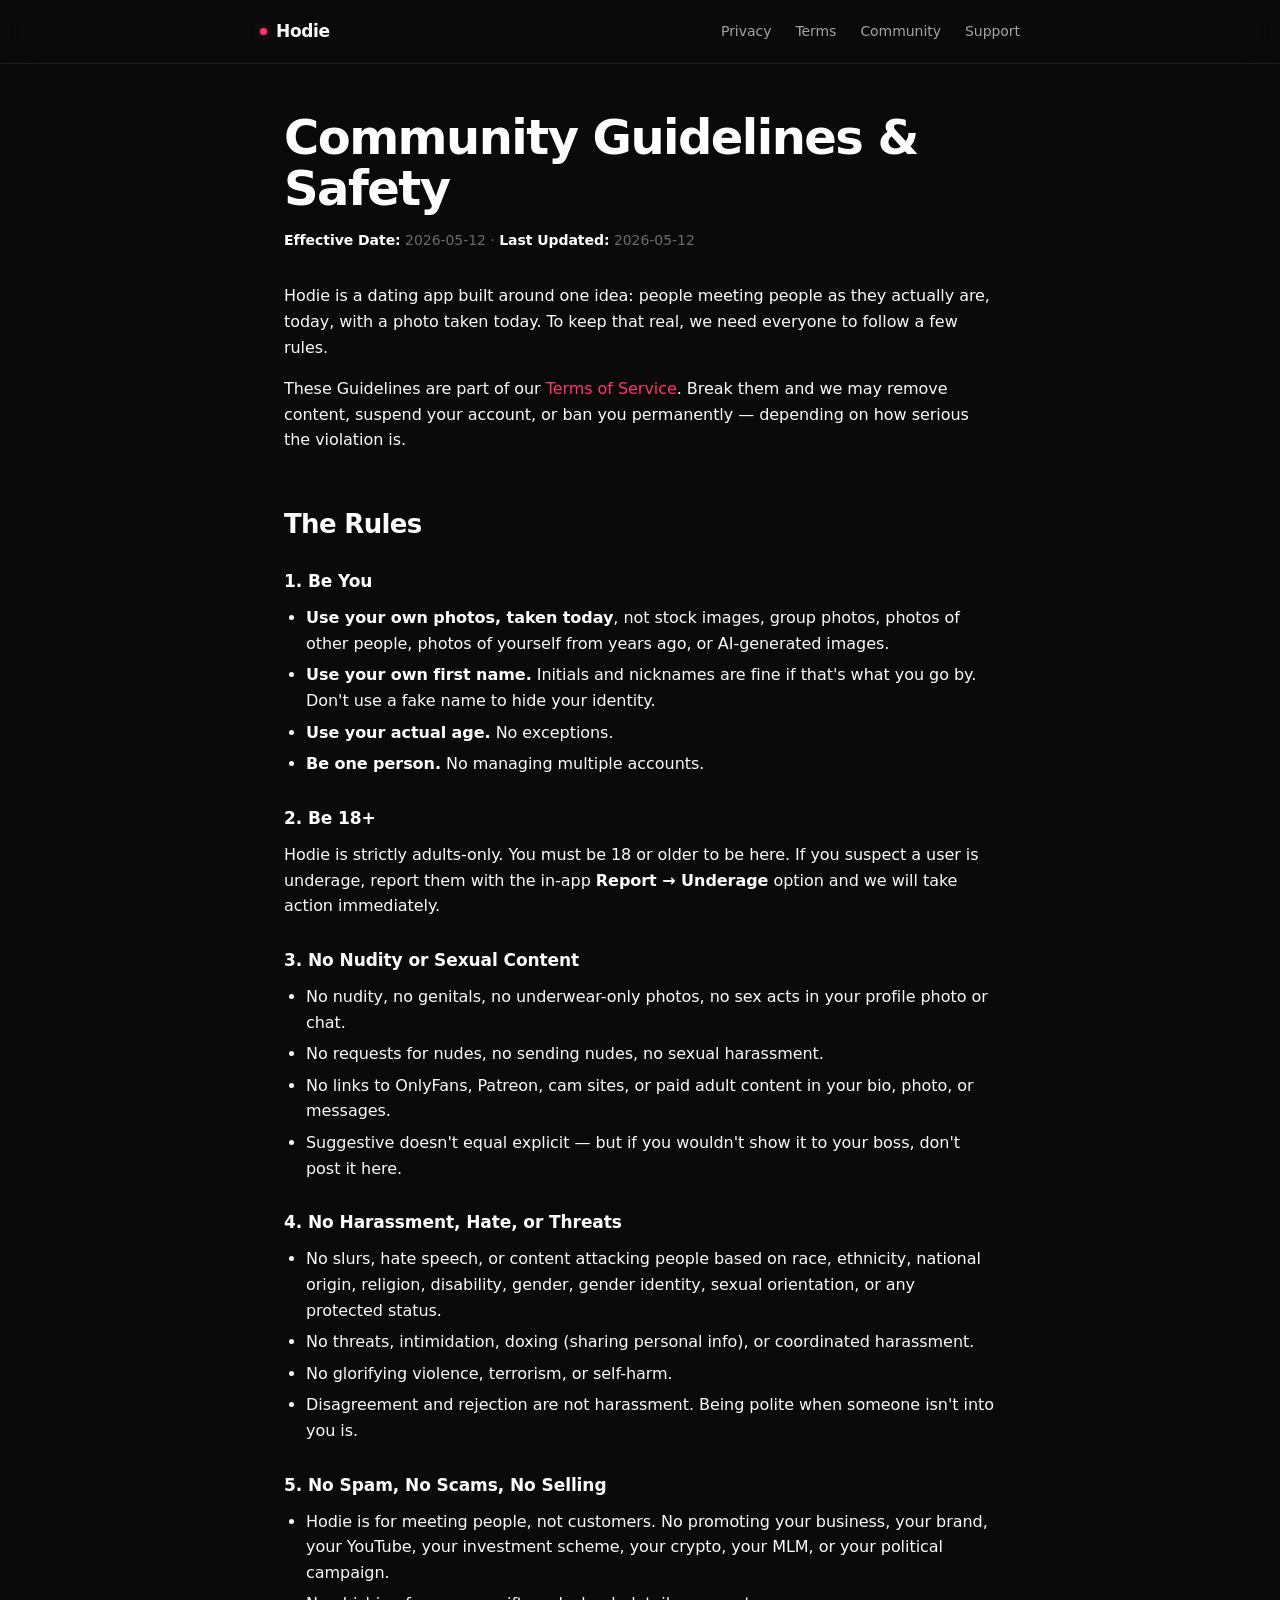
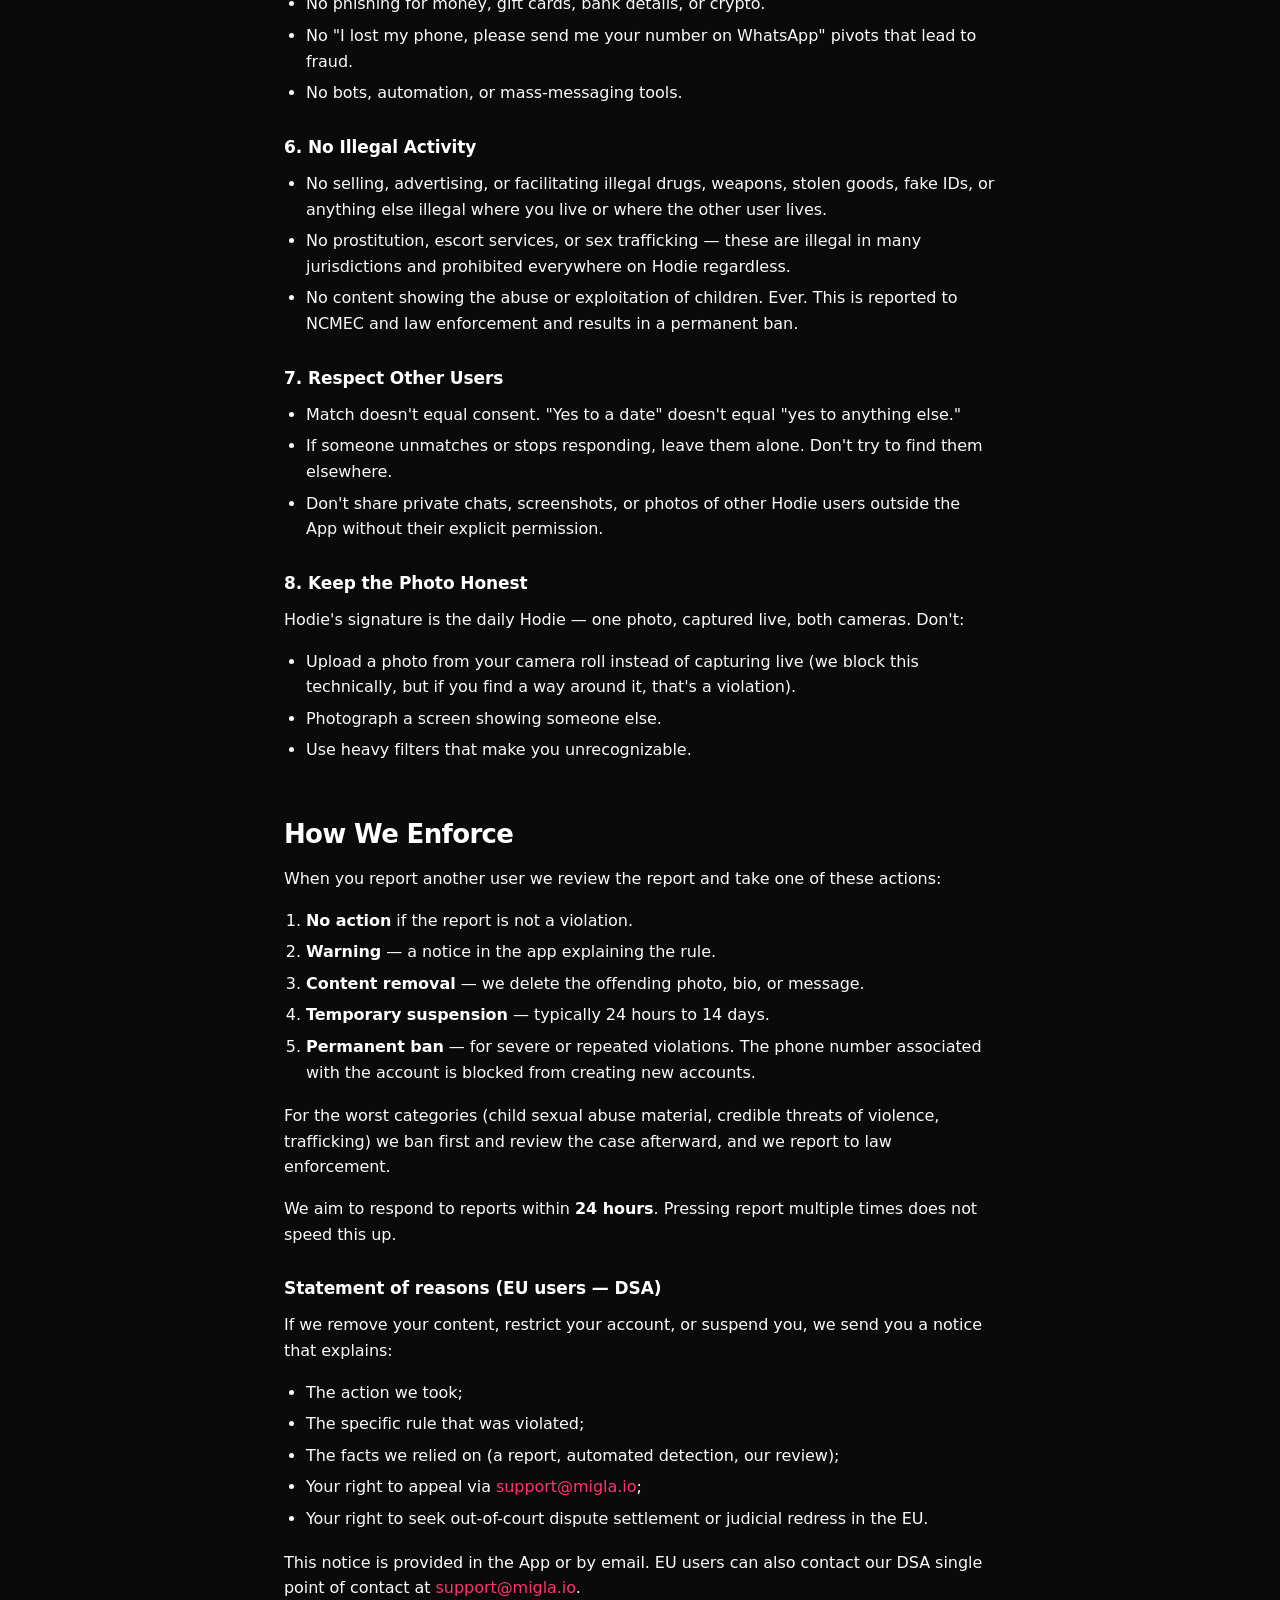
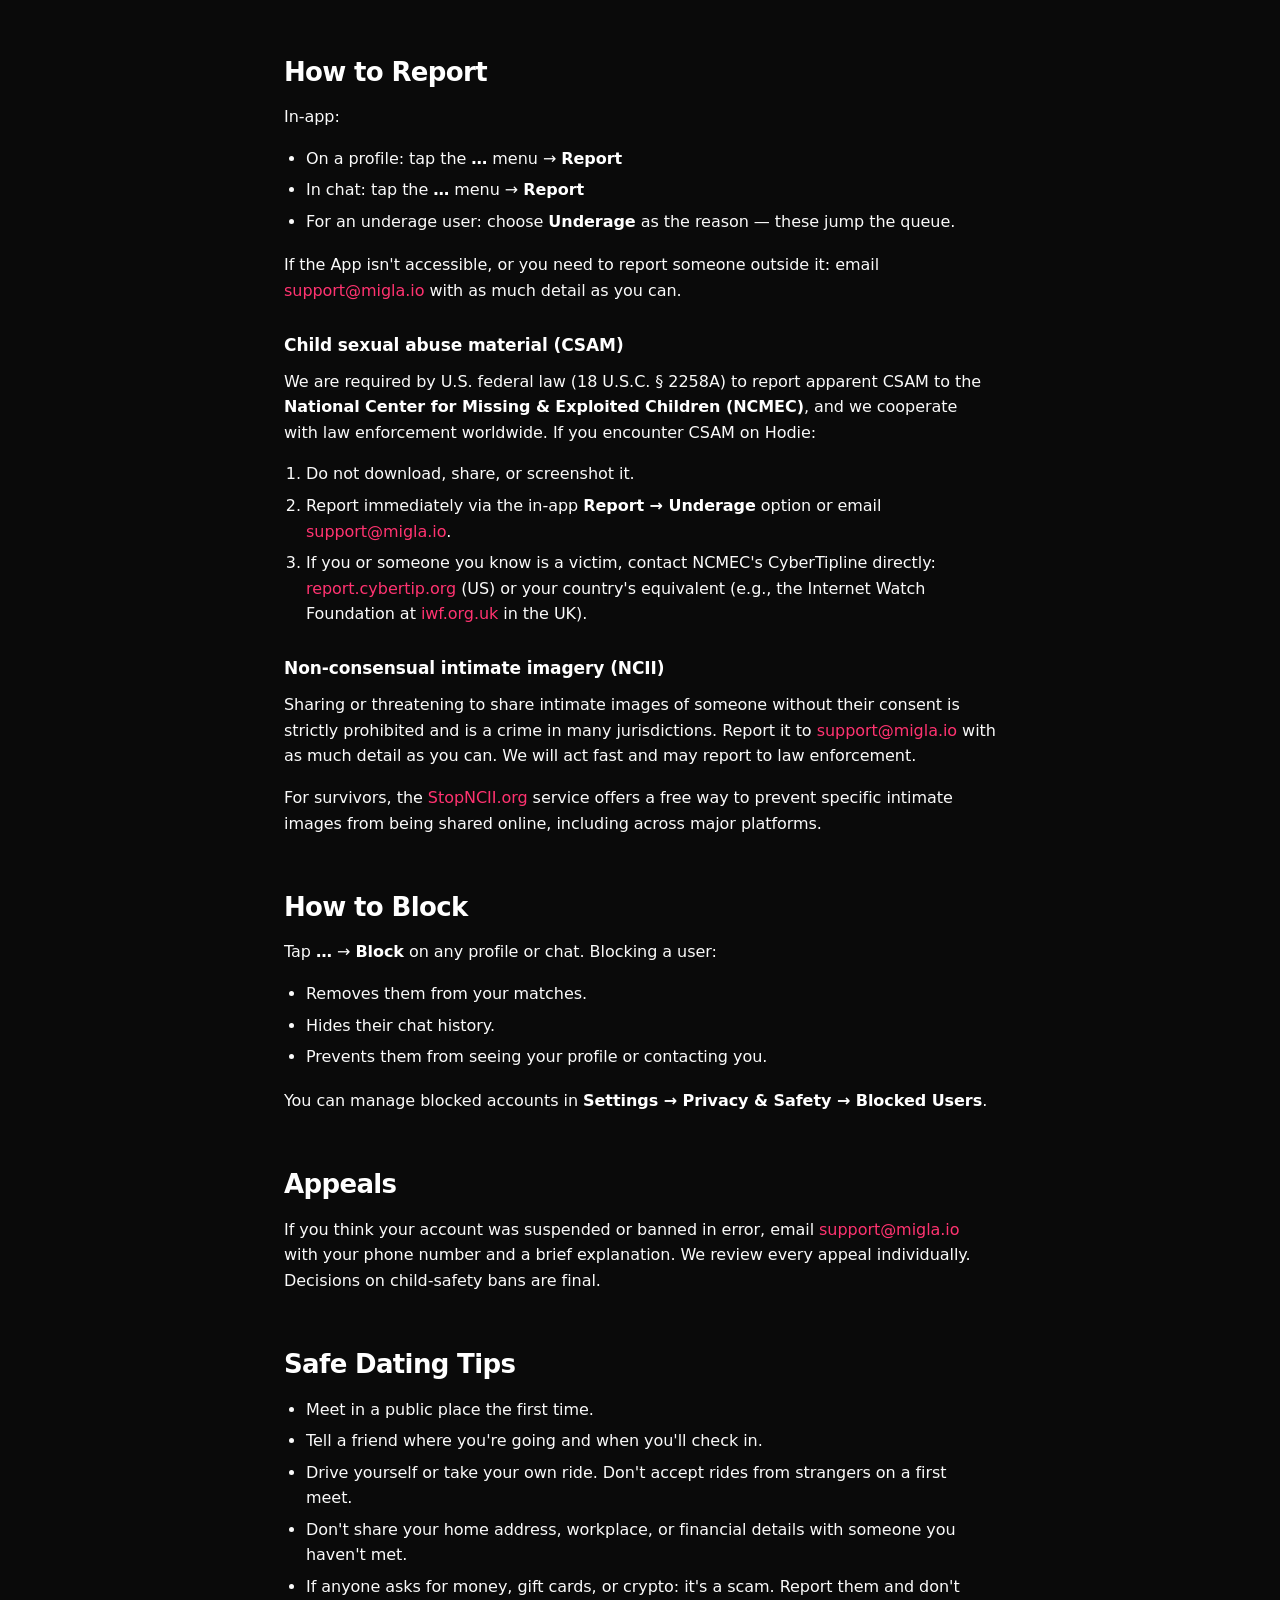
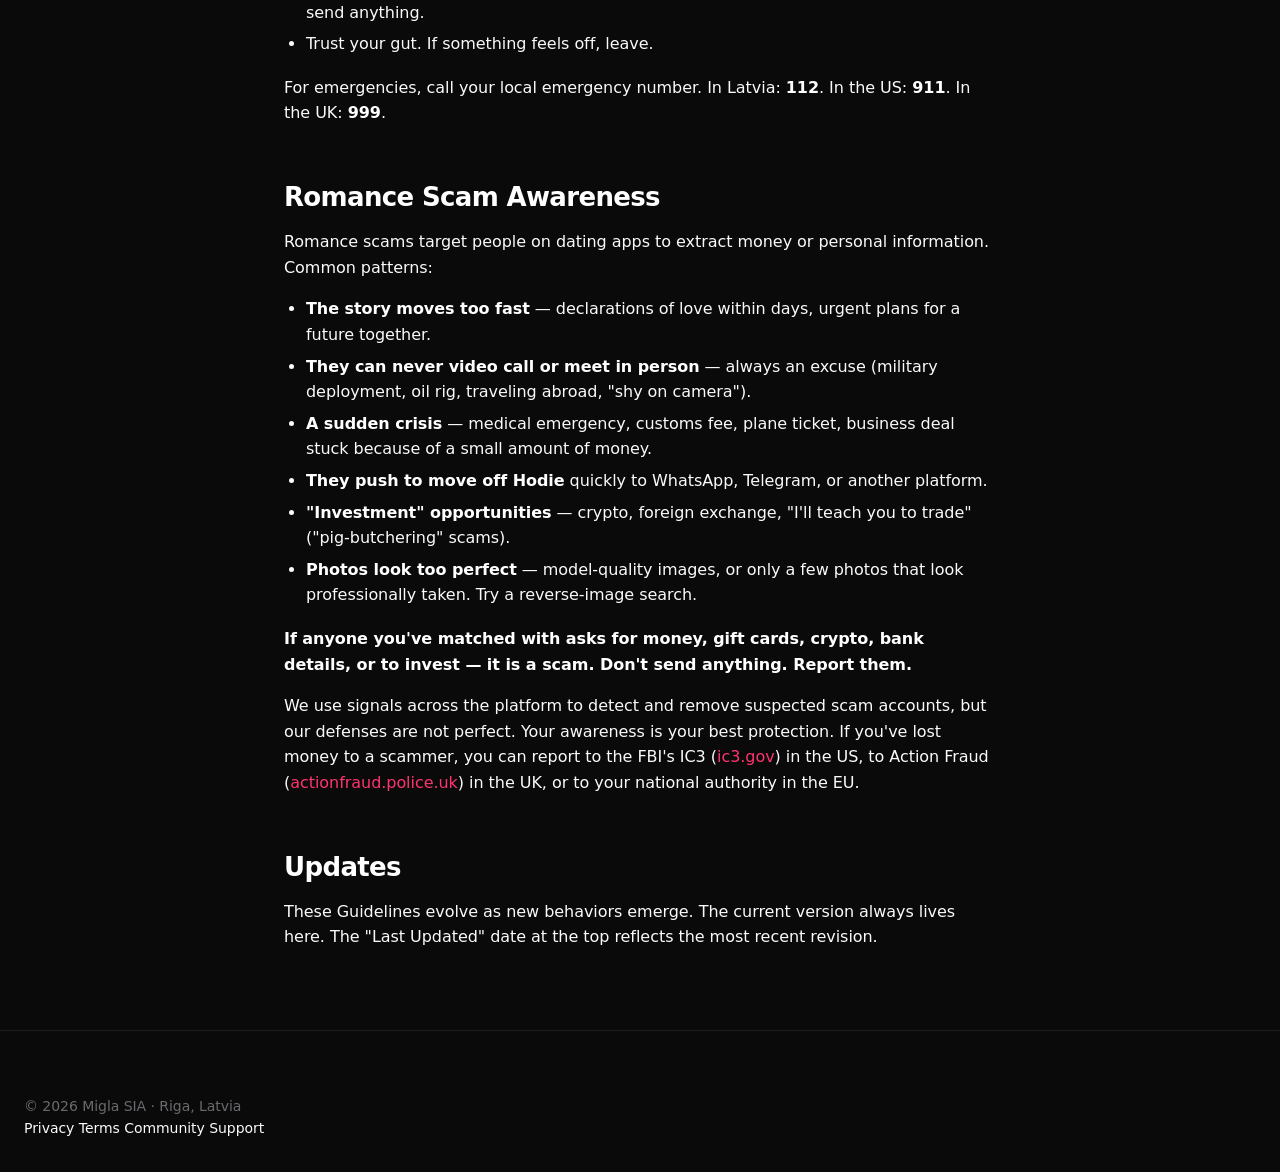
==== commit f9c8518a: "Consolidate all contact addresses to support@migla.io Replace privacy@, safety@, appeals@, legal@, d" ====
--- a/community-guidelines.html
+++ b/community-guidelines.html
@@ -110,10 +110,10 @@
       <li>The action we took;</li>
       <li>The specific rule that was violated;</li>
       <li>The facts we relied on (a report, automated detection, our review);</li>
-      <li>Your right to appeal via <a href="mailto:appeals@migla.io">appeals@migla.io</a>;</li>
+      <li>Your right to appeal via <a href="mailto:support@migla.io">support@migla.io</a>;</li>
       <li>Your right to seek out-of-court dispute settlement or judicial redress in the EU.</li>
     </ul>
-    <p>This notice is provided in the App or by email. EU users can also contact our DSA single point of contact at <a href="mailto:dsa@migla.io">dsa@migla.io</a>.</p>
+    <p>This notice is provided in the App or by email. EU users can also contact our DSA single point of contact at <a href="mailto:support@migla.io">support@migla.io</a>.</p>
 
     <h2>How to Report</h2>
     <p>In-app:</p>
@@ -122,18 +122,18 @@
       <li>In chat: tap the <strong>…</strong> menu → <strong>Report</strong></li>
       <li>For an underage user: choose <strong>Underage</strong> as the reason — these jump the queue.</li>
     </ul>
-    <p>If the App isn't accessible, or you need to report someone outside it: email <a href="mailto:safety@migla.io">safety@migla.io</a> with as much detail as you can.</p>
+    <p>If the App isn't accessible, or you need to report someone outside it: email <a href="mailto:support@migla.io">support@migla.io</a> with as much detail as you can.</p>
 
     <h3>Child sexual abuse material (CSAM)</h3>
     <p>We are required by U.S. federal law (18 U.S.C. § 2258A) to report apparent CSAM to the <strong>National Center for Missing &amp; Exploited Children (NCMEC)</strong>, and we cooperate with law enforcement worldwide. If you encounter CSAM on Hodie:</p>
     <ol>
       <li>Do not download, share, or screenshot it.</li>
-      <li>Report immediately via the in-app <strong>Report → Underage</strong> option or email <a href="mailto:safety@migla.io">safety@migla.io</a>.</li>
+      <li>Report immediately via the in-app <strong>Report → Underage</strong> option or email <a href="mailto:support@migla.io">support@migla.io</a>.</li>
       <li>If you or someone you know is a victim, contact NCMEC's CyberTipline directly: <a href="https://report.cybertip.org">report.cybertip.org</a> (US) or your country's equivalent (e.g., the Internet Watch Foundation at <a href="https://www.iwf.org.uk">iwf.org.uk</a> in the UK).</li>
     </ol>
 
     <h3>Non-consensual intimate imagery (NCII)</h3>
-    <p>Sharing or threatening to share intimate images of someone without their consent is strictly prohibited and is a crime in many jurisdictions. Report it to <a href="mailto:safety@migla.io">safety@migla.io</a> with as much detail as you can. We will act fast and may report to law enforcement.</p>
+    <p>Sharing or threatening to share intimate images of someone without their consent is strictly prohibited and is a crime in many jurisdictions. Report it to <a href="mailto:support@migla.io">support@migla.io</a> with as much detail as you can. We will act fast and may report to law enforcement.</p>
     <p>For survivors, the <a href="https://stopncii.org">StopNCII.org</a> service offers a free way to prevent specific intimate images from being shared online, including across major platforms.</p>
 
     <h2>How to Block</h2>
@@ -146,7 +146,7 @@
     <p>You can manage blocked accounts in <strong>Settings → Privacy &amp; Safety → Blocked Users</strong>.</p>
 
     <h2>Appeals</h2>
-    <p>If you think your account was suspended or banned in error, email <a href="mailto:appeals@migla.io">appeals@migla.io</a> with your phone number and a brief explanation. We review every appeal individually. Decisions on child-safety bans are final.</p>
+    <p>If you think your account was suspended or banned in error, email <a href="mailto:support@migla.io">support@migla.io</a> with your phone number and a brief explanation. We review every appeal individually. Decisions on child-safety bans are final.</p>
 
     <h2>Safe Dating Tips</h2>
     <ul>
--- a/styles.css
+++ b/styles.css
@@ -1,18 +1,15 @@
 :root {
-  --bg: #08080a;
+  --bg: #0a0a0a;
   --surface: #131316;
-  --surface-hi: #1c1c20;
-  --text: #f3f3f5;
-  --text-dim: #a0a0a8;
-  --text-faint: #6a6a72;
-  --accent: #ff2d6f;
-  --accent-warm: #ff5e3a;
-  --accent-soft: rgba(255, 45, 111, 0.15);
-  --border: #232328;
-  --border-hi: #2e2e34;
-  --radius: 16px;
-  --radius-sm: 10px;
-  --max: 780px;
+  --text: #fafafa;
+  --text-dim: #a3a3a8;
+  --text-faint: #6a6a6e;
+  --accent: #ff3370;
+  --accent-bright: #ff5588;
+  --border: #1d1d20;
+  --border-hi: #2c2c30;
+  --max: 760px;
+  --sans: -apple-system, BlinkMacSystemFont, "SF Pro Display", "SF Pro Text", "Segoe UI Variable", "Segoe UI", system-ui, Roboto, Helvetica, Arial, sans-serif;
 }
 
 * { box-sizing: border-box; margin: 0; padding: 0; }
@@ -22,28 +19,28 @@
 body {
   background: var(--bg);
   color: var(--text);
-  font-family: -apple-system, BlinkMacSystemFont, "Inter", "Segoe UI", Roboto, Helvetica, Arial, sans-serif;
+  font-family: var(--sans);
   font-size: 16px;
-  line-height: 1.65;
+  line-height: 1.6;
   -webkit-font-smoothing: antialiased;
   -moz-osx-font-smoothing: grayscale;
-  overflow-x: hidden;
-}
-
-a { color: var(--accent); text-decoration: none; transition: color 0.15s ease; }
-a:hover { text-decoration: underline; }
+  letter-spacing: -0.003em;
+}
+
+a { color: var(--text); text-decoration: none; transition: color 0.15s ease; }
+a:hover { color: var(--accent); }
 
 img, svg { max-width: 100%; display: block; }
 
-::selection { background: var(--accent-soft); color: var(--text); }
+::selection { background: rgba(255, 51, 112, 0.3); color: #fff; }
 
 /* Nav */
 nav {
   border-bottom: 1px solid var(--border);
-  padding: 16px 24px;
-  background: rgba(8, 8, 10, 0.72);
-  backdrop-filter: blur(16px) saturate(140%);
-  -webkit-backdrop-filter: blur(16px) saturate(140%);
+  padding: 18px 24px;
+  background: rgba(10, 10, 10, 0.7);
+  backdrop-filter: blur(20px) saturate(140%);
+  -webkit-backdrop-filter: blur(20px) saturate(140%);
   position: sticky;
   top: 0;
   z-index: 10;
@@ -54,58 +51,59 @@
   display: flex;
   align-items: center;
   justify-content: space-between;
-  gap: 20px;
 }
 nav .logo, footer .logo {
-  font-weight: 800;
-  font-size: 20px;
+  font-weight: 600;
+  font-size: 17px;
   color: var(--text);
-  letter-spacing: -0.025em;
+  letter-spacing: -0.02em;
   display: inline-flex;
   align-items: center;
-  gap: 8px;
-}
-nav .logo:hover, footer .logo:hover { text-decoration: none; }
+  gap: 9px;
+}
+nav .logo:hover, footer .logo:hover { color: var(--text); }
 nav .logo .dot, footer .logo .dot {
-  width: 8px;
-  height: 8px;
+  width: 7px;
+  height: 7px;
   border-radius: 50%;
-  background: linear-gradient(135deg, var(--accent), var(--accent-warm));
-  box-shadow: 0 0 12px rgba(255, 45, 111, 0.6);
+  background: var(--accent);
+  box-shadow: 0 0 10px rgba(255, 51, 112, 0.5);
+}
+nav .links {
+  display: flex;
+  gap: 24px;
 }
 nav .links a {
   color: var(--text-dim);
-  margin-left: 22px;
   font-size: 14px;
   font-weight: 500;
 }
-nav .links a:hover { color: var(--text); text-decoration: none; }
+nav .links a:hover { color: var(--text); }
 
 /* Layout */
 .wrap {
   max-width: var(--max);
   margin: 0 auto;
-  padding: 40px 24px 80px;
+  padding: 48px 24px 64px;
 }
 
 /* Hero */
 .hero {
   position: relative;
   overflow: hidden;
-  border-bottom: 1px solid var(--border);
 }
 .hero::before {
   content: "";
   position: absolute;
-  top: -250px;
+  top: -280px;
   left: 50%;
   transform: translateX(-50%);
-  width: 900px;
-  height: 700px;
+  width: 1100px;
+  height: 800px;
   background:
-    radial-gradient(ellipse at center, rgba(255, 45, 111, 0.32), transparent 55%),
-    radial-gradient(ellipse at 40% 40%, rgba(255, 94, 58, 0.18), transparent 60%);
-  filter: blur(40px);
+    radial-gradient(ellipse 50% 60% at 50% 40%, rgba(255, 51, 112, 0.42), transparent 60%),
+    radial-gradient(ellipse 70% 50% at 50% 60%, rgba(255, 100, 140, 0.18), transparent 70%);
+  filter: blur(30px);
   pointer-events: none;
   z-index: 0;
 }
@@ -113,213 +111,152 @@
   content: "";
   position: absolute;
   inset: 0;
-  background-image: radial-gradient(circle at 1px 1px, rgba(255, 255, 255, 0.04) 1px, transparent 0);
-  background-size: 28px 28px;
-  mask-image: linear-gradient(to bottom, black 30%, transparent 90%);
-  -webkit-mask-image: linear-gradient(to bottom, black 30%, transparent 90%);
+  background:
+    radial-gradient(circle at 50% 30%, transparent 0%, transparent 30%, rgba(10, 10, 10, 0.4) 80%);
   pointer-events: none;
   z-index: 0;
 }
 .hero .wrap {
   position: relative;
   z-index: 1;
-  padding-top: 80px;
-  padding-bottom: 80px;
+  padding-top: 140px;
+  padding-bottom: 140px;
   text-align: center;
 }
-.tag {
-  display: inline-flex;
-  align-items: center;
-  gap: 8px;
-  background: rgba(255, 45, 111, 0.08);
-  border: 1px solid rgba(255, 45, 111, 0.25);
-  color: #ffb3c8;
-  padding: 6px 14px 6px 10px;
-  border-radius: 999px;
-  font-size: 13px;
-  font-weight: 500;
-  margin-bottom: 26px;
-  letter-spacing: 0.01em;
-}
-.tag .pulse {
-  width: 6px;
-  height: 6px;
-  border-radius: 50%;
-  background: var(--accent);
-  box-shadow: 0 0 0 0 rgba(255, 45, 111, 0.6);
-  animation: pulse 2.2s ease-out infinite;
-}
-@keyframes pulse {
-  0% { box-shadow: 0 0 0 0 rgba(255, 45, 111, 0.6); }
-  70% { box-shadow: 0 0 0 8px rgba(255, 45, 111, 0); }
-  100% { box-shadow: 0 0 0 0 rgba(255, 45, 111, 0); }
-}
-
-h1 {
-  font-size: 44px;
-  font-weight: 700;
-  letter-spacing: -0.028em;
-  line-height: 1.1;
-  margin-bottom: 16px;
-}
-.hero h1 {
-  font-size: 64px;
-  font-weight: 800;
-  letter-spacing: -0.035em;
-  line-height: 1.02;
-  margin-bottom: 18px;
-}
-.hero h1 .grad {
-  background: linear-gradient(135deg, #ff2d6f 0%, #ff5e3a 60%, #ff8e3a 100%);
-  -webkit-background-clip: text;
-  background-clip: text;
-  color: transparent;
-  font-style: italic;
-}
-.lead {
-  color: var(--text-dim);
-  font-size: 19px;
-  line-height: 1.55;
-  margin: 0 auto 32px;
-  max-width: 560px;
-}
-
-.cta-row {
-  display: flex;
-  gap: 12px;
-  justify-content: center;
-  flex-wrap: wrap;
-  margin-top: 8px;
-}
-.appstore-pill {
+
+.eyebrow {
   display: inline-flex;
   align-items: center;
   gap: 10px;
-  background: var(--surface);
-  border: 1px solid var(--border-hi);
-  color: var(--text);
-  padding: 12px 18px;
-  border-radius: 12px;
-  font-size: 14px;
-  font-weight: 500;
-}
-.appstore-pill:hover { background: var(--surface-hi); text-decoration: none; }
-.appstore-pill svg { width: 18px; height: 18px; }
-.appstore-pill .small { color: var(--text-faint); font-size: 11px; display: block; font-weight: 400; }
-.appstore-pill .big { font-size: 15px; font-weight: 600; line-height: 1.1; }
-
-/* Hodie card preview */
-.preview-wrap {
-  margin: 56px auto 0;
-  perspective: 1200px;
-  display: flex;
-  justify-content: center;
-}
-.hodie-card {
-  width: 280px;
-  height: 380px;
-  border-radius: 26px;
-  position: relative;
-  overflow: hidden;
-  border: 1px solid var(--border-hi);
-  box-shadow:
-    0 50px 100px rgba(255, 45, 111, 0.18),
-    0 25px 60px rgba(0, 0, 0, 0.7),
-    inset 0 1px 0 rgba(255, 255, 255, 0.06);
-  transform: rotateX(2deg) rotateY(-4deg);
-  transition: transform 0.6s cubic-bezier(0.2, 0.8, 0.2, 1);
-}
-.hodie-card:hover {
-  transform: rotateX(0) rotateY(0);
-}
-.hodie-card-bg {
-  position: absolute;
-  inset: 0;
-  background:
-    radial-gradient(circle at 28% 28%, rgba(255, 130, 160, 0.32), transparent 55%),
-    radial-gradient(circle at 78% 82%, rgba(140, 80, 110, 0.5), transparent 55%),
-    linear-gradient(135deg, #2a1822 0%, #1a0f15 60%, #0f0810 100%);
-}
-.hodie-card-front {
-  position: absolute;
-  top: 18px;
-  right: 18px;
-  width: 92px;
-  height: 124px;
-  border-radius: 12px;
-  background:
-    radial-gradient(circle at 50% 32%, rgba(220, 180, 200, 0.28), transparent 60%),
-    linear-gradient(135deg, #3a2530 0%, #1a1015 100%);
-  border: 2px solid rgba(255, 255, 255, 0.1);
-  box-shadow: 0 6px 18px rgba(0, 0, 0, 0.55);
-}
-.hodie-card-badge {
-  position: absolute;
-  top: 22px;
-  left: 18px;
-  background: rgba(0, 0, 0, 0.45);
-  backdrop-filter: blur(10px);
-  -webkit-backdrop-filter: blur(10px);
-  color: white;
-  font-size: 11px;
+  color: var(--text-dim);
+  font-size: 13px;
+  font-weight: 500;
+  margin-bottom: 36px;
+  letter-spacing: 0.02em;
+  text-transform: uppercase;
+}
+.eyebrow .dot {
+  width: 7px;
+  height: 7px;
+  border-radius: 50%;
+  background: var(--accent);
+  box-shadow: 0 0 10px rgba(255, 51, 112, 0.7);
+}
+
+h1 {
+  font-family: var(--sans);
+  font-size: 48px;
   font-weight: 700;
-  padding: 6px 11px 6px 9px;
-  border-radius: 999px;
+  letter-spacing: -0.032em;
+  line-height: 1.05;
+  margin-bottom: 16px;
+  color: #fff;
+}
+.hero h1 {
+  font-size: 108px;
+  font-weight: 700;
+  letter-spacing: -0.05em;
+  line-height: 0.96;
+  margin: 0 auto 32px;
+  max-width: 860px;
+  color: #fff;
+}
+.hero h1 em {
+  font-style: normal;
+  font-weight: 700;
+  color: #fff;
+}
+
+.lead {
+  color: var(--text-dim);
+  font-size: 20px;
+  line-height: 1.5;
+  margin: 0 auto 44px;
+  max-width: 560px;
+  font-weight: 400;
+  letter-spacing: -0.003em;
+}
+
+.appstore-badge {
   display: inline-flex;
   align-items: center;
-  gap: 6px;
-  letter-spacing: 0.08em;
-  text-transform: uppercase;
-  border: 1px solid rgba(255, 255, 255, 0.1);
-}
-.hodie-card-badge .bdot {
-  width: 6px;
-  height: 6px;
+  gap: 12px;
+  padding: 12px 20px 12px 16px;
+  border: 1px solid var(--border-hi);
+  border-radius: 14px;
+  color: var(--text);
+  background: rgba(255, 255, 255, 0.02);
+  font-weight: 500;
+  cursor: default;
+  transition: border-color 0.2s ease, background 0.2s ease;
+  position: relative;
+}
+.appstore-badge:hover {
+  color: var(--text);
+  border-color: #3a3a40;
+  background: rgba(255, 255, 255, 0.04);
+}
+.appstore-badge .apple-logo {
+  width: 24px;
+  height: 24px;
+  color: #fff;
+  flex-shrink: 0;
+}
+.appstore-badge .badge-text {
+  display: inline-flex;
+  flex-direction: column;
+  line-height: 1.1;
+  text-align: left;
+}
+.appstore-badge .badge-small {
+  font-size: 11px;
+  color: var(--text-dim);
+  font-weight: 400;
+  letter-spacing: 0.02em;
+  margin-bottom: 2px;
+}
+.appstore-badge .badge-big {
+  font-size: 18px;
+  font-weight: 600;
+  letter-spacing: -0.015em;
+  color: #fff;
+}
+.appstore-badge .soon-dot {
+  width: 7px;
+  height: 7px;
   border-radius: 50%;
   background: var(--accent);
-  box-shadow: 0 0 8px rgba(255, 45, 111, 0.9);
-}
-.hodie-card-meta {
+  box-shadow: 0 0 10px rgba(255, 51, 112, 0.85);
   position: absolute;
-  bottom: 0;
-  left: 0;
-  right: 0;
-  padding: 60px 22px 22px;
-  background: linear-gradient(to top, rgba(0, 0, 0, 0.85) 25%, transparent);
-  text-align: left;
-}
-.hodie-card-name {
-  font-size: 22px;
-  font-weight: 700;
-  color: white;
-  letter-spacing: -0.02em;
-  margin: 0;
-}
-.hodie-card-sub {
-  font-size: 13px;
-  color: rgba(255, 255, 255, 0.72);
-  margin-top: 4px;
-}
-
-/* Body type */
+  top: -3px;
+  right: -3px;
+}
+
+/* Body type (legal pages) */
 h2 {
+  font-family: var(--sans);
   font-size: 26px;
   font-weight: 700;
-  letter-spacing: -0.02em;
-  margin: 0 0 8px;
-  line-height: 1.25;
+  letter-spacing: -0.025em;
+  margin: 56px 0 16px;
+  line-height: 1.2;
+  color: #fff;
 }
 h3 {
   font-size: 17px;
   font-weight: 600;
   margin: 28px 0 10px;
+  color: #fff;
   letter-spacing: -0.005em;
 }
-p { margin-bottom: 16px; }
+p { margin-bottom: 16px; color: var(--text); }
 ul, ol { padding-left: 22px; margin-bottom: 18px; }
 li { margin-bottom: 6px; }
-strong { color: var(--text); font-weight: 600; }
+strong { color: #fff; font-weight: 600; }
 hr { border: 0; border-top: 1px solid var(--border); margin: 36px 0; }
+
+main p a, main li a { color: var(--accent); }
+main p a:hover, main li a:hover { text-decoration: underline; color: var(--accent-bright); }
 
 table {
   width: 100%;
@@ -327,7 +264,6 @@
   margin: 20px 0;
   font-size: 14.5px;
   border: 1px solid var(--border);
-  border-radius: var(--radius-sm);
   overflow: hidden;
 }
 th, td {
@@ -339,11 +275,12 @@
 tr:last-child td { border-bottom: 0; }
 th {
   color: var(--text-dim);
-  font-weight: 600;
+  font-weight: 500;
   font-size: 12px;
   text-transform: uppercase;
-  letter-spacing: 0.06em;
-  background: var(--surface);
+  letter-spacing: 0.08em;
+  background: rgba(255, 255, 255, 0.02);
+  font-family: var(--sans);
 }
 
 .meta {
@@ -352,158 +289,178 @@
   margin-bottom: 32px;
 }
 
-/* Sections */
+/* Sections (homepage only — scoped to .section) */
 .section {
-  padding: 60px 0 16px;
+  border-top: 1px solid var(--border);
+  padding-top: 96px;
+  padding-bottom: 96px;
+}
+.section .kicker {
+  font-size: 12px;
+  font-weight: 600;
+  color: var(--accent);
+  text-transform: uppercase;
+  letter-spacing: 0.18em;
+  margin: 0 0 16px;
+  text-align: center;
+  font-family: var(--sans);
 }
 .section h2 {
+  font-family: var(--sans);
+  font-size: 44px;
+  font-weight: 700;
+  letter-spacing: -0.035em;
+  line-height: 1.08;
+  margin: 0 auto 16px;
+  max-width: 640px;
   text-align: center;
-}
-.section .sub {
-  color: var(--text-dim);
+  color: #fff;
+}
+.section .section-lead {
+  color: var(--text-dim);
+  font-size: 17px;
+  margin: 0 auto 56px;
+  max-width: 500px;
   text-align: center;
-  margin-bottom: 32px;
-}
-
-/* Feature cards */
-.grid {
+  font-family: var(--sans);
+}
+
+/* Features (text rows, no cards) */
+.features { display: grid; }
+.features .row {
   display: grid;
-  grid-template-columns: repeat(auto-fit, minmax(220px, 1fr));
-  gap: 14px;
-  margin: 16px 0 32px;
-}
-.card {
-  background: var(--surface);
-  border: 1px solid var(--border);
-  border-radius: var(--radius);
-  padding: 24px;
-  transition: border-color 0.2s ease, transform 0.2s ease;
-}
-.card:hover {
-  border-color: var(--border-hi);
-  transform: translateY(-2px);
-}
-.card .icon {
-  width: 38px;
-  height: 38px;
-  border-radius: 10px;
-  background: rgba(255, 45, 111, 0.1);
-  border: 1px solid rgba(255, 45, 111, 0.2);
-  display: flex;
-  align-items: center;
-  justify-content: center;
-  margin-bottom: 14px;
-  color: var(--accent);
-}
-.card .icon svg { width: 20px; height: 20px; }
-.card h3 { margin: 0 0 6px; }
-.card p { margin-bottom: 0; color: var(--text-dim); font-size: 15px; }
+  grid-template-columns: 220px 1fr;
+  gap: 32px;
+  padding: 28px 0;
+  border-bottom: 1px solid var(--border);
+}
+.features .row:first-child { border-top: 1px solid var(--border); }
+.features .row h3 {
+  margin: 0;
+  font-size: 18px;
+  font-weight: 600;
+  color: #fff;
+}
+.features .row p {
+  margin: 0;
+  color: var(--text-dim);
+  font-size: 15.5px;
+  max-width: 460px;
+}
 
 /* Steps */
 .steps {
   list-style: none;
   padding: 0;
+  margin: 0;
   display: grid;
-  gap: 14px;
 }
 .steps li {
   display: grid;
-  grid-template-columns: 48px 1fr;
-  gap: 18px;
-  align-items: flex-start;
-  padding: 22px;
-  background: var(--surface);
-  border: 1px solid var(--border);
-  border-radius: var(--radius);
-  margin: 0;
-}
+  grid-template-columns: 60px 1fr;
+  gap: 24px;
+  padding: 28px 0;
+  border-bottom: 1px solid var(--border);
+  margin: 0;
+}
+.steps li:first-child { border-top: 1px solid var(--border); }
 .step-num {
-  width: 38px;
-  height: 38px;
-  border-radius: 50%;
-  background: linear-gradient(135deg, var(--accent), var(--accent-warm));
-  color: white;
-  font-weight: 700;
-  font-size: 15px;
-  display: flex;
-  align-items: center;
-  justify-content: center;
-  box-shadow: 0 4px 14px rgba(255, 45, 111, 0.4);
-}
-.steps h3 { margin: 4px 0 6px; }
-.steps p { margin: 0; color: var(--text-dim); font-size: 15px; }
+  color: var(--accent);
+  font-size: 13px;
+  font-weight: 600;
+  letter-spacing: 0.08em;
+  padding-top: 4px;
+  font-variant-numeric: tabular-nums;
+}
+.steps h3 {
+  margin: 0 0 6px;
+  font-size: 18px;
+  font-weight: 600;
+  color: #fff;
+}
+.steps p {
+  margin: 0;
+  color: var(--text-dim);
+  font-size: 15.5px;
+  max-width: 460px;
+}
 
 /* FAQ */
-.faq {
-  display: grid;
-  gap: 10px;
-}
 .faq details {
-  background: var(--surface);
-  border: 1px solid var(--border);
-  border-radius: var(--radius-sm);
-  overflow: hidden;
-  transition: border-color 0.2s ease;
-}
-.faq details[open] { border-color: var(--border-hi); }
+  border-bottom: 1px solid var(--border);
+}
+.faq details:first-child { border-top: 1px solid var(--border); }
 .faq summary {
   cursor: pointer;
-  padding: 18px 20px;
-  font-weight: 600;
-  font-size: 16px;
+  padding: 24px 0;
+  font-weight: 500;
+  font-size: 17px;
   list-style: none;
   display: flex;
   justify-content: space-between;
   align-items: center;
   gap: 16px;
-  user-select: none;
+  color: #fff;
 }
 .faq summary::-webkit-details-marker { display: none; }
 .faq summary::after {
   content: "+";
   font-size: 22px;
   color: var(--text-faint);
-  font-weight: 400;
+  font-weight: 300;
   transition: transform 0.2s ease, color 0.2s ease;
+  flex-shrink: 0;
 }
 .faq details[open] summary::after {
   transform: rotate(45deg);
   color: var(--accent);
 }
 .faq details > p {
-  padding: 0 20px 20px;
-  color: var(--text-dim);
-  margin: 0;
-}
+  padding: 0 0 26px;
+  color: var(--text-dim);
+  font-size: 15.5px;
+  margin: 0;
+  max-width: 580px;
+}
+.faq details > p a { color: var(--accent); }
 
 /* Link list */
 .link-list {
   list-style: none;
   padding: 0;
-  display: grid;
-  gap: 8px;
+  margin: 0;
 }
 .link-list li { margin: 0; }
 .link-list a {
   display: flex;
   justify-content: space-between;
   align-items: center;
-  padding: 14px 18px;
-  background: var(--surface);
-  border: 1px solid var(--border);
-  border-radius: var(--radius-sm);
+  padding: 22px 0;
+  border-bottom: 1px solid var(--border);
   color: var(--text);
   font-weight: 500;
-  transition: border-color 0.2s ease, background 0.2s ease;
-}
-.link-list a:hover {
-  border-color: var(--border-hi);
-  background: var(--surface-hi);
-  text-decoration: none;
-}
-.link-list .arrow { color: var(--text-faint); font-size: 18px; transition: transform 0.2s ease; }
-.link-list a:hover .arrow { transform: translateX(3px); color: var(--accent); }
-.link-list .desc { color: var(--text-faint); font-size: 13px; font-weight: 400; display: block; margin-top: 2px; }
+  font-size: 17px;
+  gap: 16px;
+}
+.link-list li:first-child a { border-top: 1px solid var(--border); }
+.link-list a:hover { color: var(--text); }
+.link-list a:hover strong { color: var(--accent); }
+.link-list a strong { color: #fff; font-weight: 600; }
+.link-list .arrow {
+  color: var(--text-faint);
+  font-size: 22px;
+  transition: color 0.15s ease, transform 0.15s ease;
+  flex-shrink: 0;
+  line-height: 1;
+}
+.link-list a:hover .arrow { color: var(--accent); transform: translateX(4px); }
+.link-list .desc {
+  color: var(--text-faint);
+  font-size: 13.5px;
+  font-weight: 400;
+  display: block;
+  margin-top: 4px;
+}
 
 /* Contact list */
 .contact-list {
@@ -511,101 +468,118 @@
   padding: 0;
 }
 .contact-list li {
-  padding: 16px 0;
+  padding: 18px 0;
   border-bottom: 1px solid var(--border);
   display: flex;
   justify-content: space-between;
   flex-wrap: wrap;
   gap: 12px;
 }
-.contact-list li:last-child { border-bottom: 0; }
+.contact-list li:first-child { border-top: 1px solid var(--border); }
+.contact-list li:last-child { border-bottom: 1px solid var(--border); }
 .contact-list .label { color: var(--text-dim); font-size: 14px; }
+.contact-list a { color: var(--accent); }
+
+/* About paragraph */
+.about-p {
+  color: var(--text-dim);
+  max-width: 520px;
+  font-size: 17px;
+  text-align: center;
+  margin: 0 auto;
+}
+.about-p a { color: #fff; border-bottom: 1px solid var(--text-faint); }
+.about-p a:hover { color: var(--accent); border-color: var(--accent); }
 
 /* Footer */
 footer {
   border-top: 1px solid var(--border);
-  padding: 48px 24px 24px;
+  padding: 64px 24px 32px;
   color: var(--text-faint);
   font-size: 14px;
-  margin-top: 40px;
-  background: var(--bg);
 }
 .footer-grid {
   max-width: var(--max);
   margin: 0 auto;
   display: grid;
   grid-template-columns: 1.4fr 1fr 1fr;
-  gap: 32px;
-  padding-bottom: 32px;
-  border-bottom: 1px solid var(--border);
+  gap: 40px;
+  padding-bottom: 40px;
 }
 .footer-grid h4 {
-  color: var(--text);
-  font-size: 13px;
-  font-weight: 600;
+  color: var(--text-dim);
+  font-size: 12px;
+  font-weight: 500;
   text-transform: uppercase;
-  letter-spacing: 0.06em;
-  margin-bottom: 12px;
+  letter-spacing: 0.12em;
+  margin-bottom: 16px;
+  font-family: var(--sans);
 }
 .footer-grid a {
   color: var(--text-dim);
   display: block;
-  padding: 4px 0;
-}
-.footer-grid a:hover { color: var(--text); text-decoration: none; }
+  padding: 5px 0;
+  font-weight: 400;
+}
+.footer-grid a:hover { color: var(--text); }
 .footer-tag {
-  margin-top: 12px;
-  color: var(--text-faint);
+  color: var(--text-faint);
+  margin-top: 14px;
+  max-width: 260px;
   font-size: 14px;
-  max-width: 240px;
 }
 .footer-meta {
   display: block;
-  margin-top: 8px;
+  margin-top: 14px;
   color: var(--text-faint);
   font-size: 13px;
 }
 .footer-bottom {
   max-width: var(--max);
-  margin: 20px auto 0;
+  margin: 0 auto;
+  border-top: 1px solid var(--border);
+  padding-top: 24px;
   color: var(--text-faint);
   font-size: 13px;
 }
 
-/* Entrance animation */
+/* Subtle fade-in only */
 @media (prefers-reduced-motion: no-preference) {
-  .fade-in {
-    animation: fadeUp 0.7s ease-out backwards;
-  }
-  .fade-in:nth-child(2) { animation-delay: 0.08s; }
-  .fade-in:nth-child(3) { animation-delay: 0.16s; }
-  .fade-in:nth-child(4) { animation-delay: 0.24s; }
-  .fade-in:nth-child(5) { animation-delay: 0.32s; }
-}
-@keyframes fadeUp {
-  from { opacity: 0; transform: translateY(8px); }
-  to { opacity: 1; transform: translateY(0); }
+  body { animation: appear 0.5s ease-out; }
+}
+@keyframes appear {
+  from { opacity: 0; }
+  to { opacity: 1; }
+}
+
+@media (max-width: 900px) {
+  .hero h1 { font-size: 84px; }
 }
 
 @media (max-width: 700px) {
-  .footer-grid { grid-template-columns: 1fr 1fr; gap: 24px; }
-  .footer-grid > div:first-child { grid-column: 1 / -1; }
+  .hero h1 { font-size: 64px; }
 }
 
 @media (max-width: 600px) {
+  .hero h1 { font-size: 52px; letter-spacing: -0.04em; }
+  .hero .wrap { padding-top: 80px; padding-bottom: 88px; }
   h1 { font-size: 32px; }
-  .hero h1 { font-size: 44px; }
   h2 { font-size: 22px; }
+  .section { padding-top: 64px; padding-bottom: 64px; }
+  .section h2 { font-size: 32px; letter-spacing: -0.03em; }
   .lead { font-size: 17px; }
-  .hero .wrap { padding-top: 56px; padding-bottom: 64px; }
   nav { padding: 14px 18px; }
-  nav .links a { margin-left: 14px; font-size: 13px; }
-  .wrap { padding: 28px 18px 60px; }
+  nav .links { gap: 16px; }
+  nav .links a { font-size: 13px; }
+  .wrap { padding: 32px 18px 48px; }
   table { font-size: 13.5px; }
   th, td { padding: 10px 10px; }
-  .section { padding: 44px 0 8px; }
-  .hodie-card { width: 240px; height: 320px; }
-  .hodie-card-front { width: 78px; height: 102px; }
-  .steps li { grid-template-columns: 36px 1fr; padding: 18px; gap: 14px; }
-  .step-num { width: 30px; height: 30px; font-size: 13px; }
-}
+  .features .row, .steps li {
+    grid-template-columns: 1fr;
+    gap: 6px;
+  }
+  .step-num { padding-top: 0; }
+  .footer-grid { grid-template-columns: 1fr 1fr; gap: 28px; }
+  .footer-grid > div:first-child { grid-column: 1 / -1; }
+  .appstore-badge .badge-big { font-size: 16px; }
+}
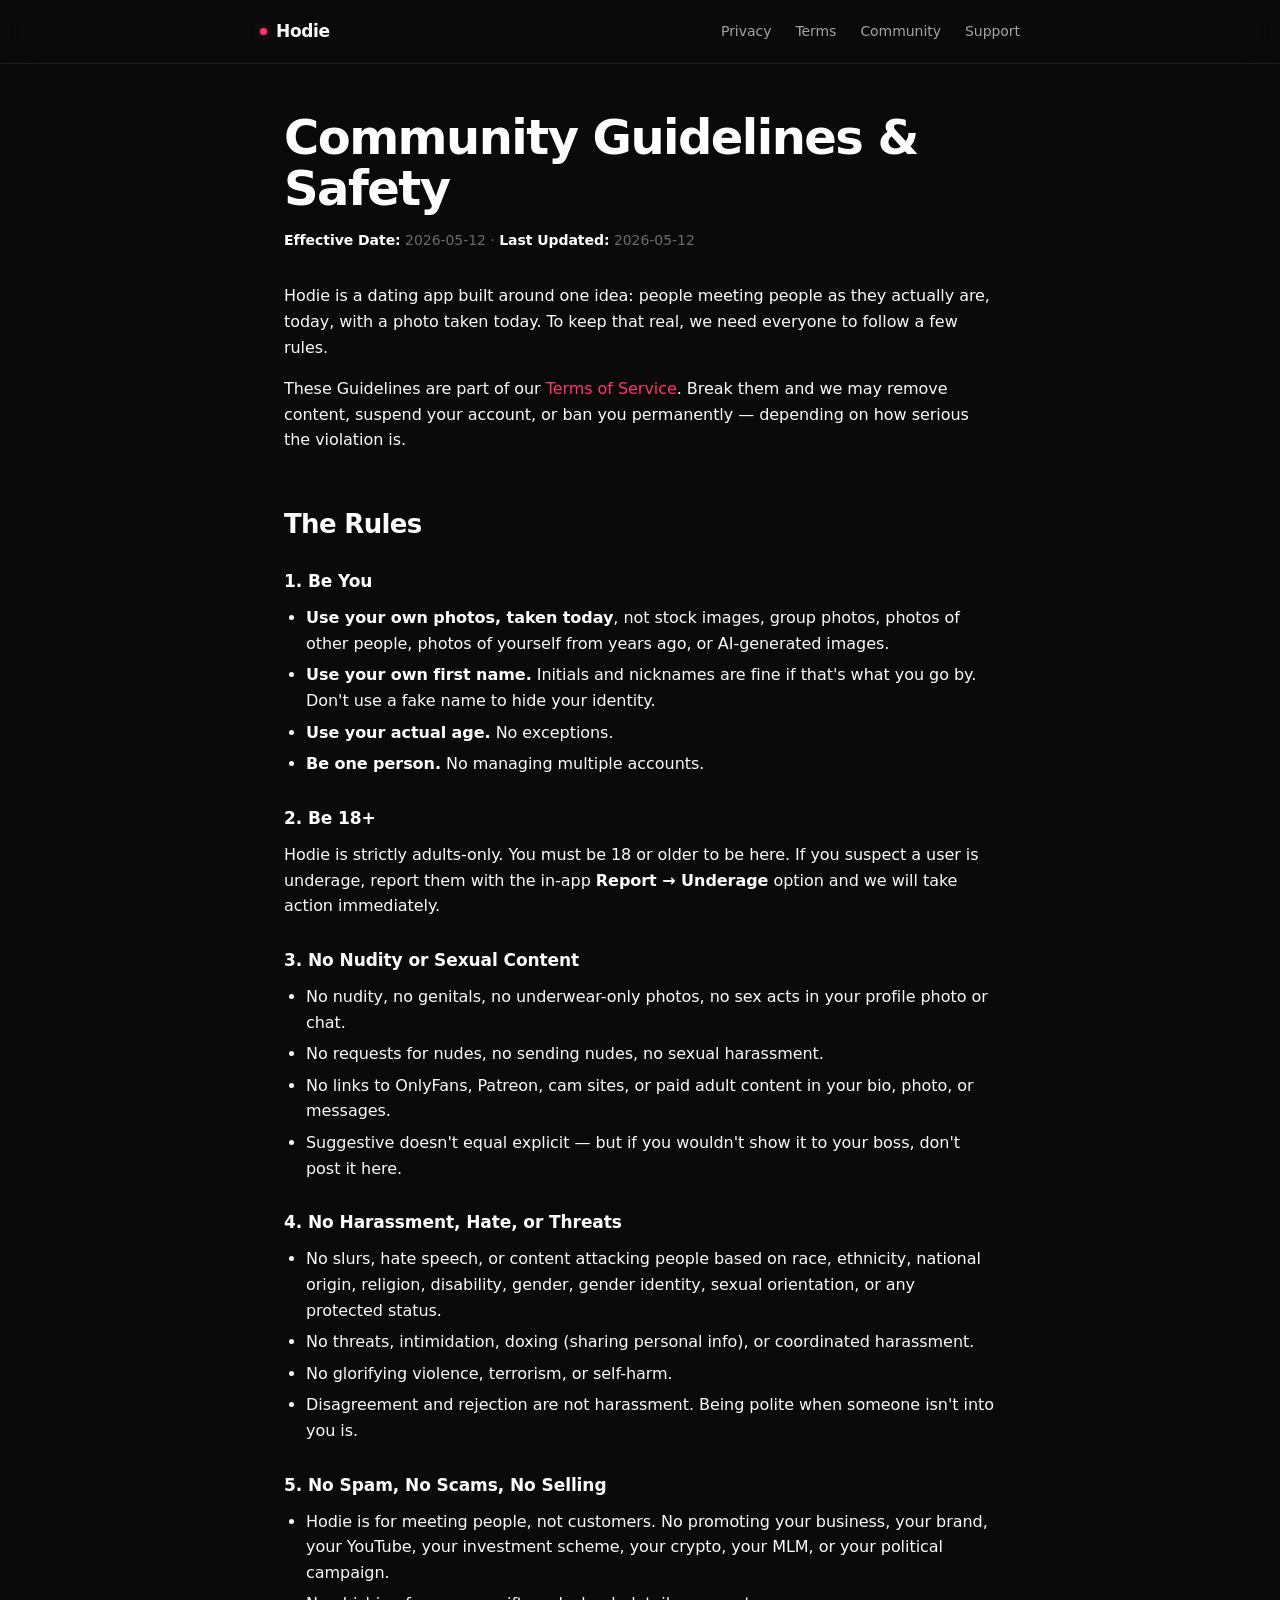
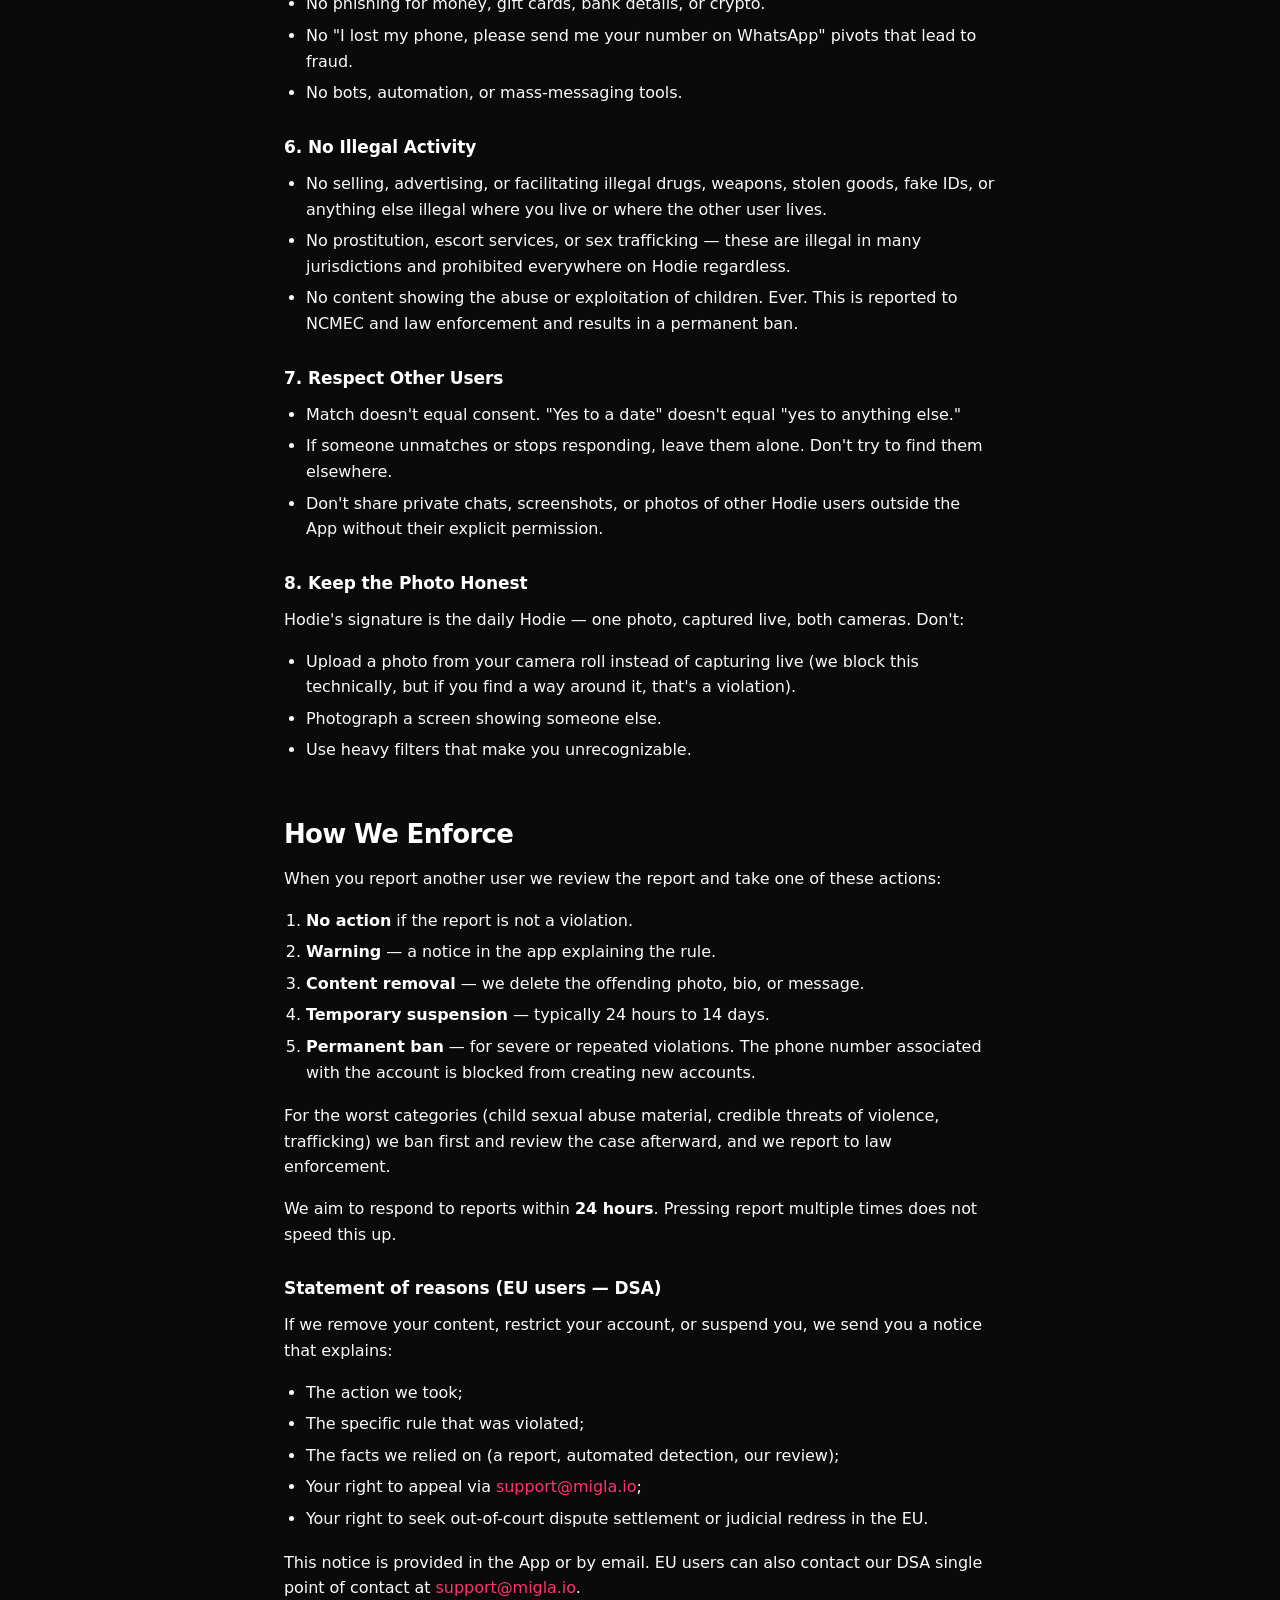
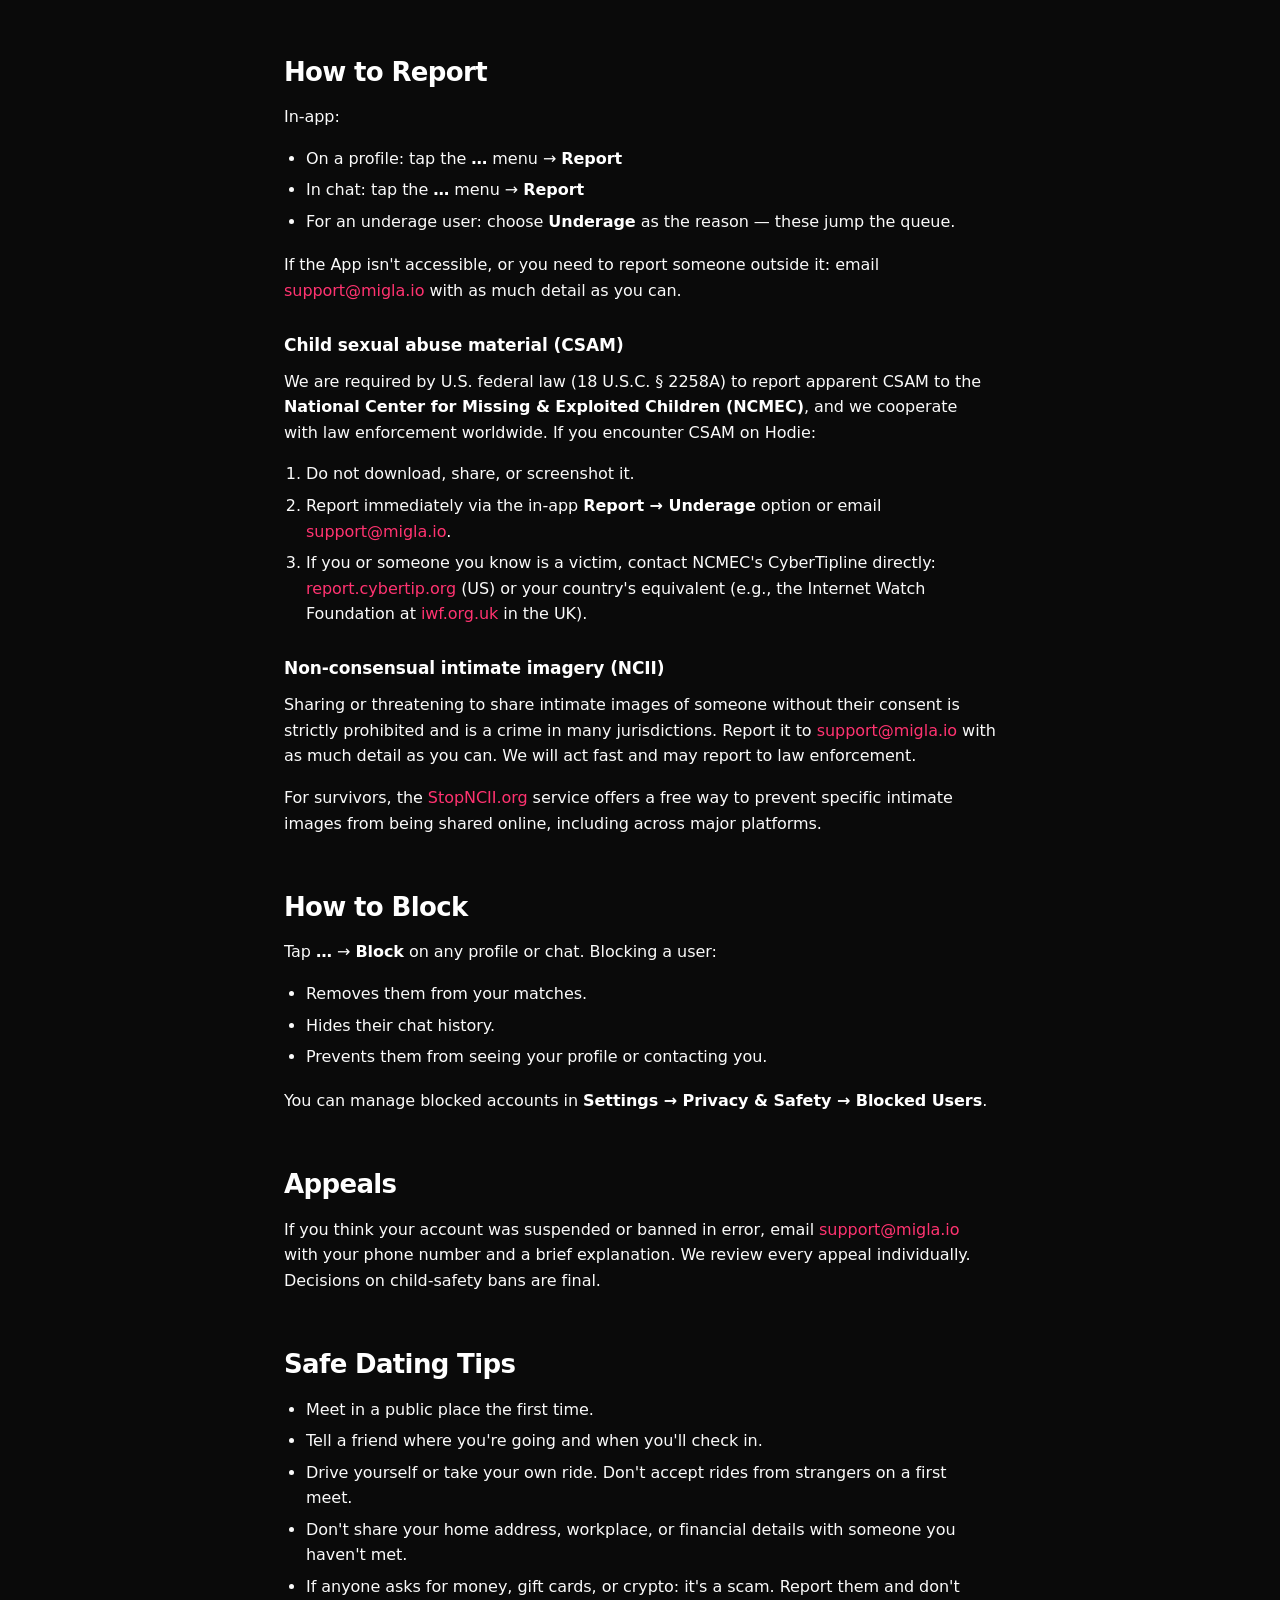
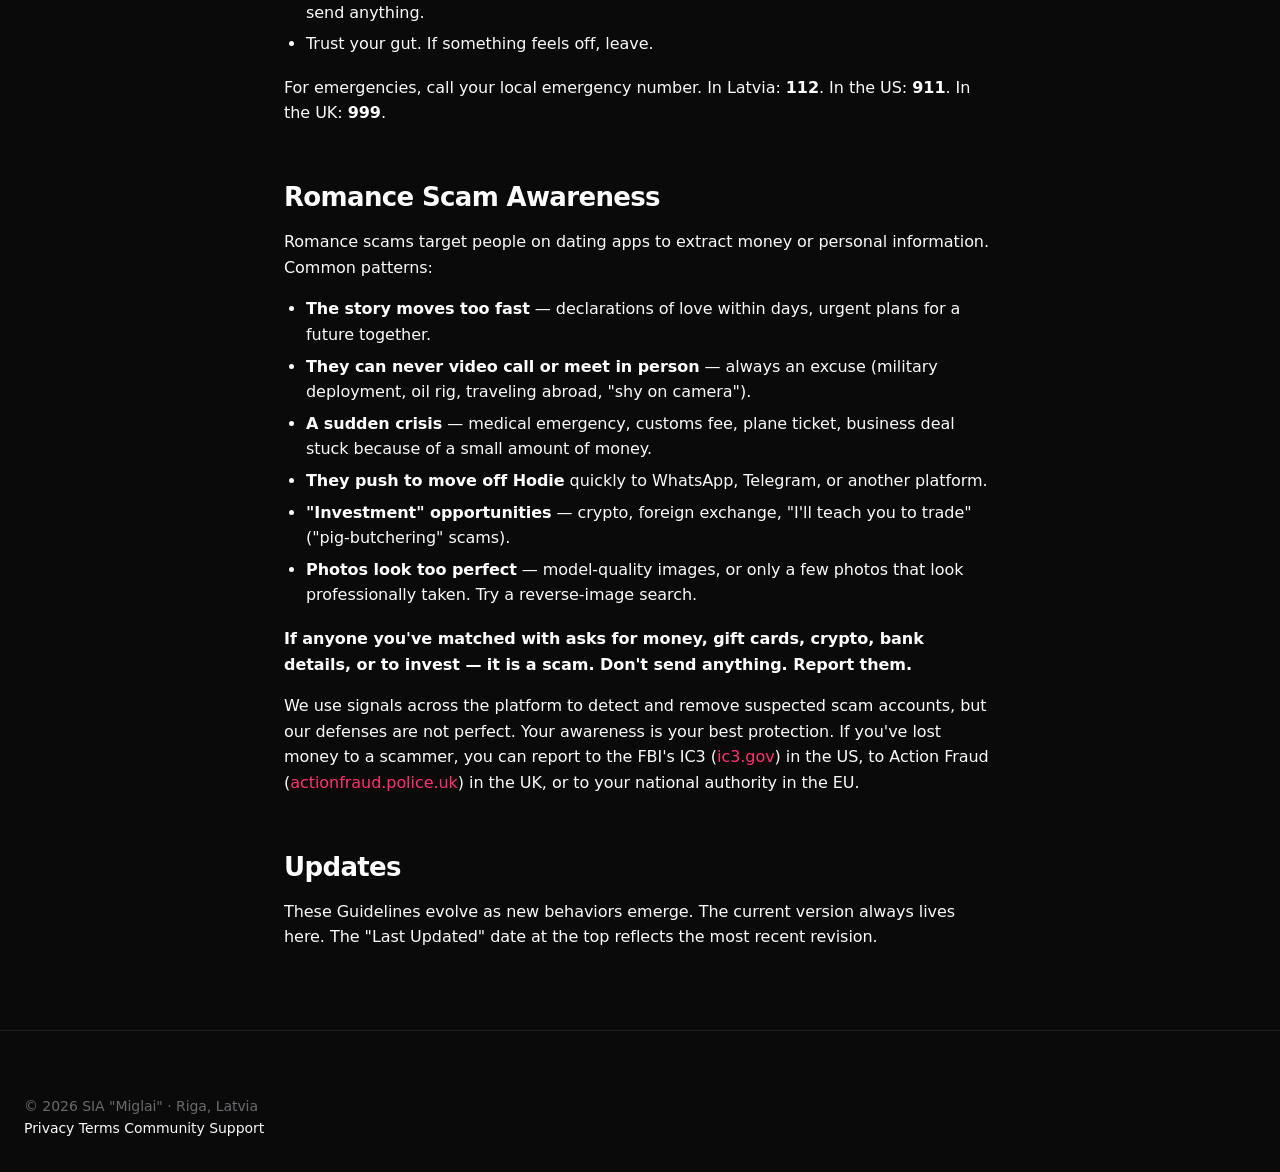
==== commit 206772a1: "Rename operating entity: Migla SIA → SIA "Miglai" Replace across all legal pages, homepage, support," ====
--- a/community-guidelines.html
+++ b/community-guidelines.html
@@ -178,7 +178,7 @@
 
   <footer>
     <div class="inner">
-      <div>© 2026 Migla SIA · Riga, Latvia</div>
+      <div>© 2026 SIA "Miglai" · Riga, Latvia</div>
       <div class="links">
         <a href="privacy.html">Privacy</a>
         <a href="terms.html">Terms</a>
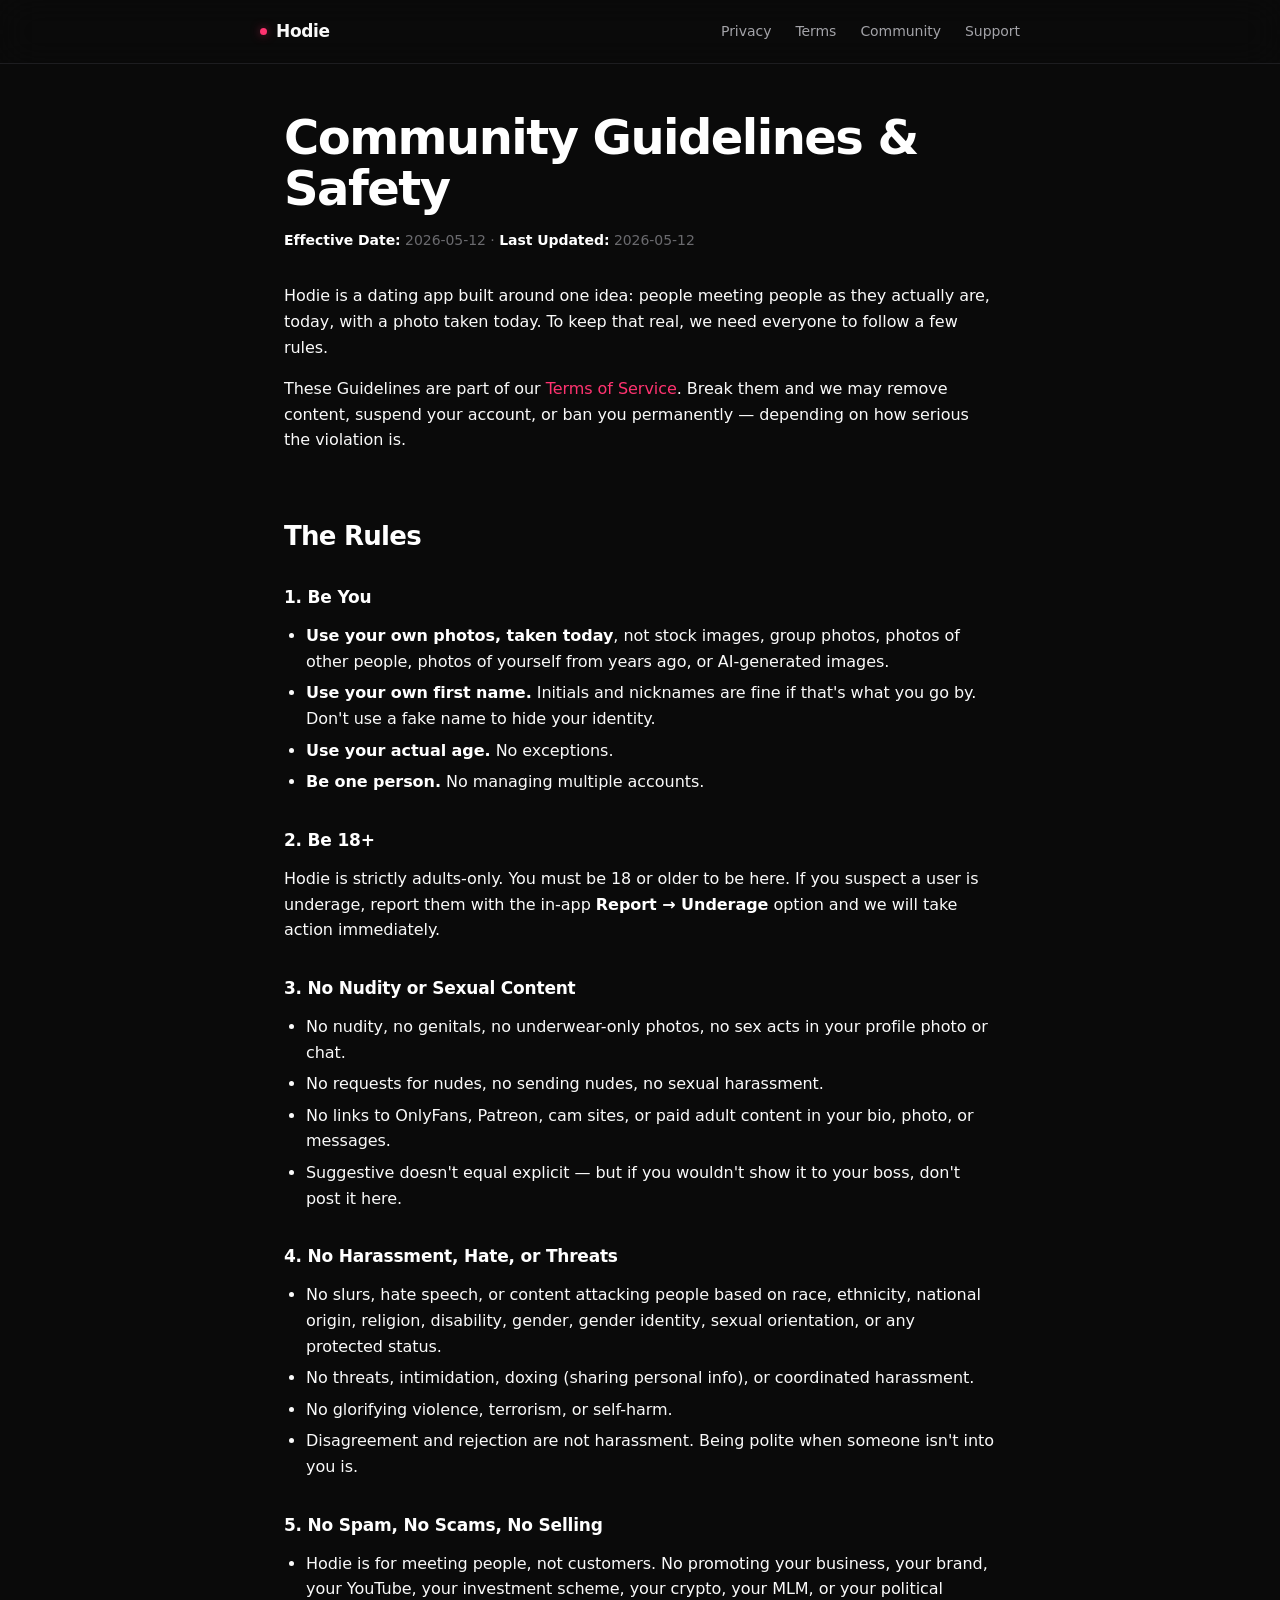
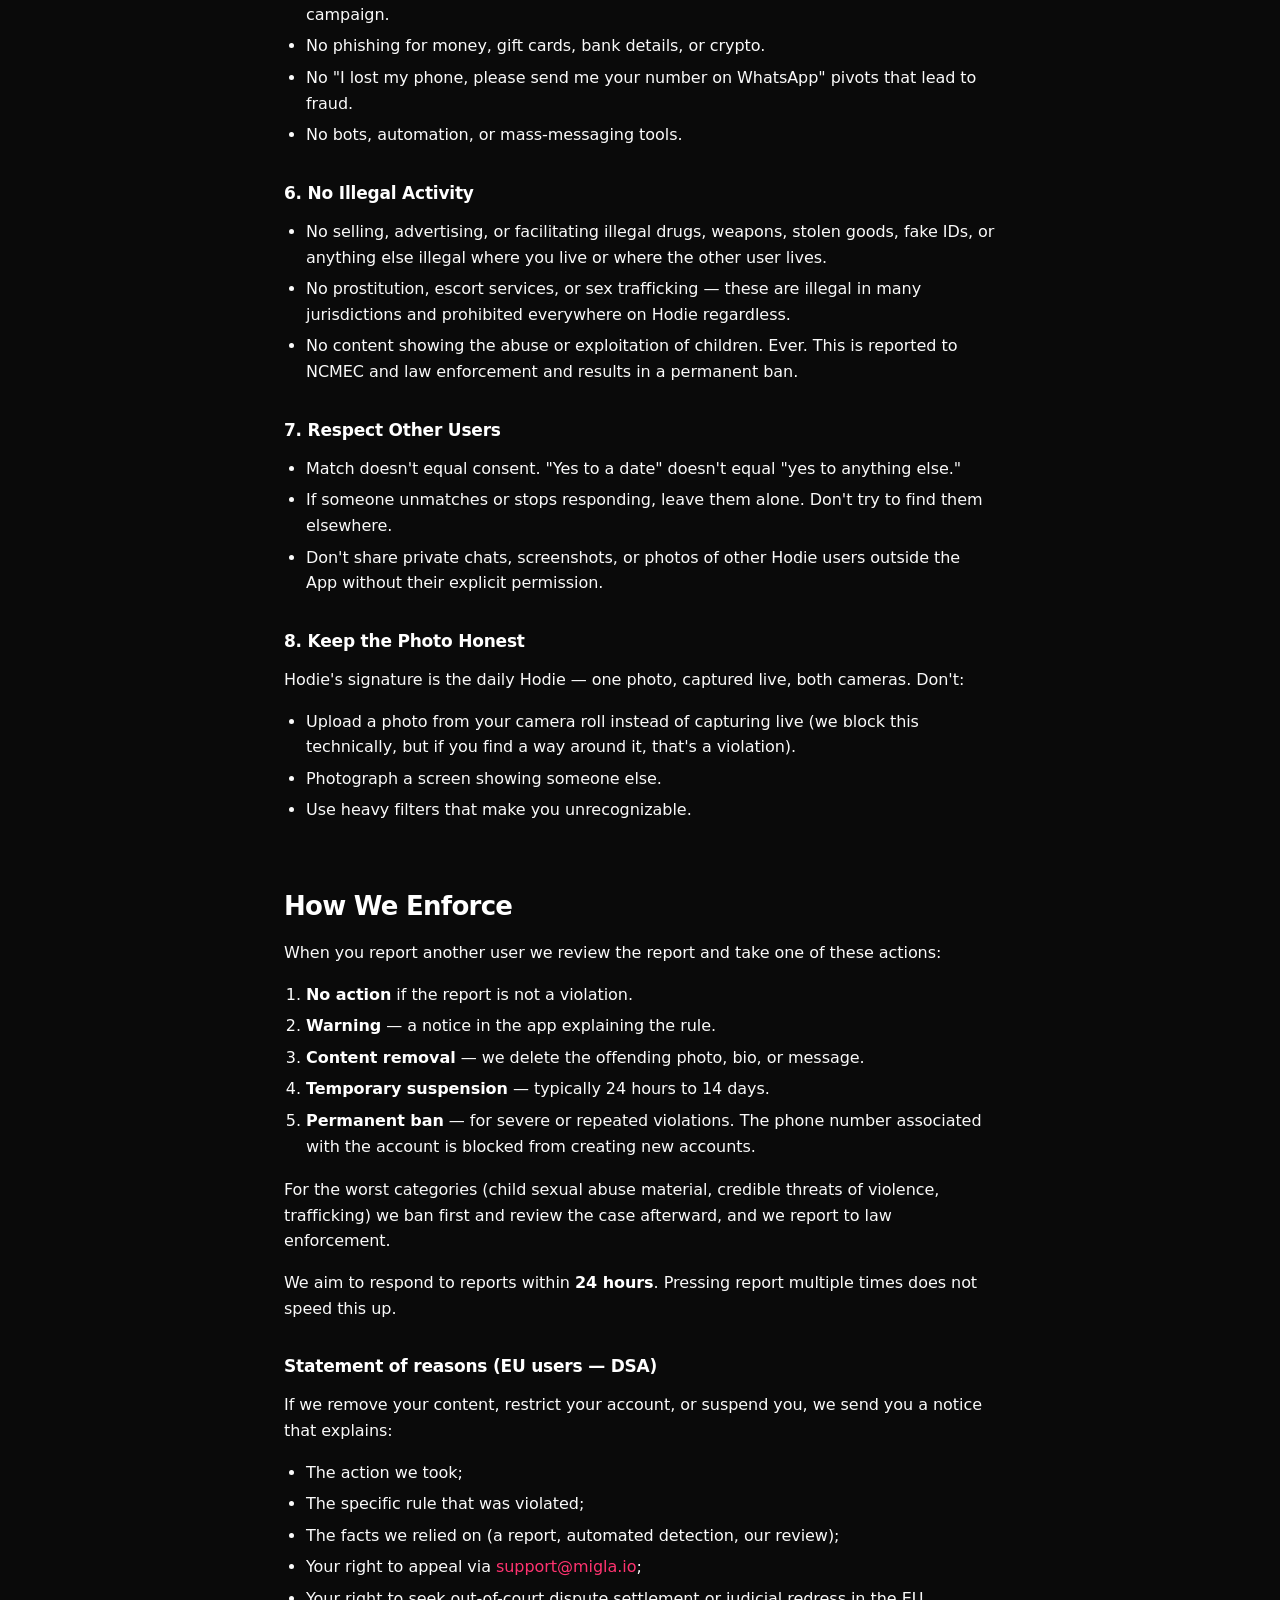
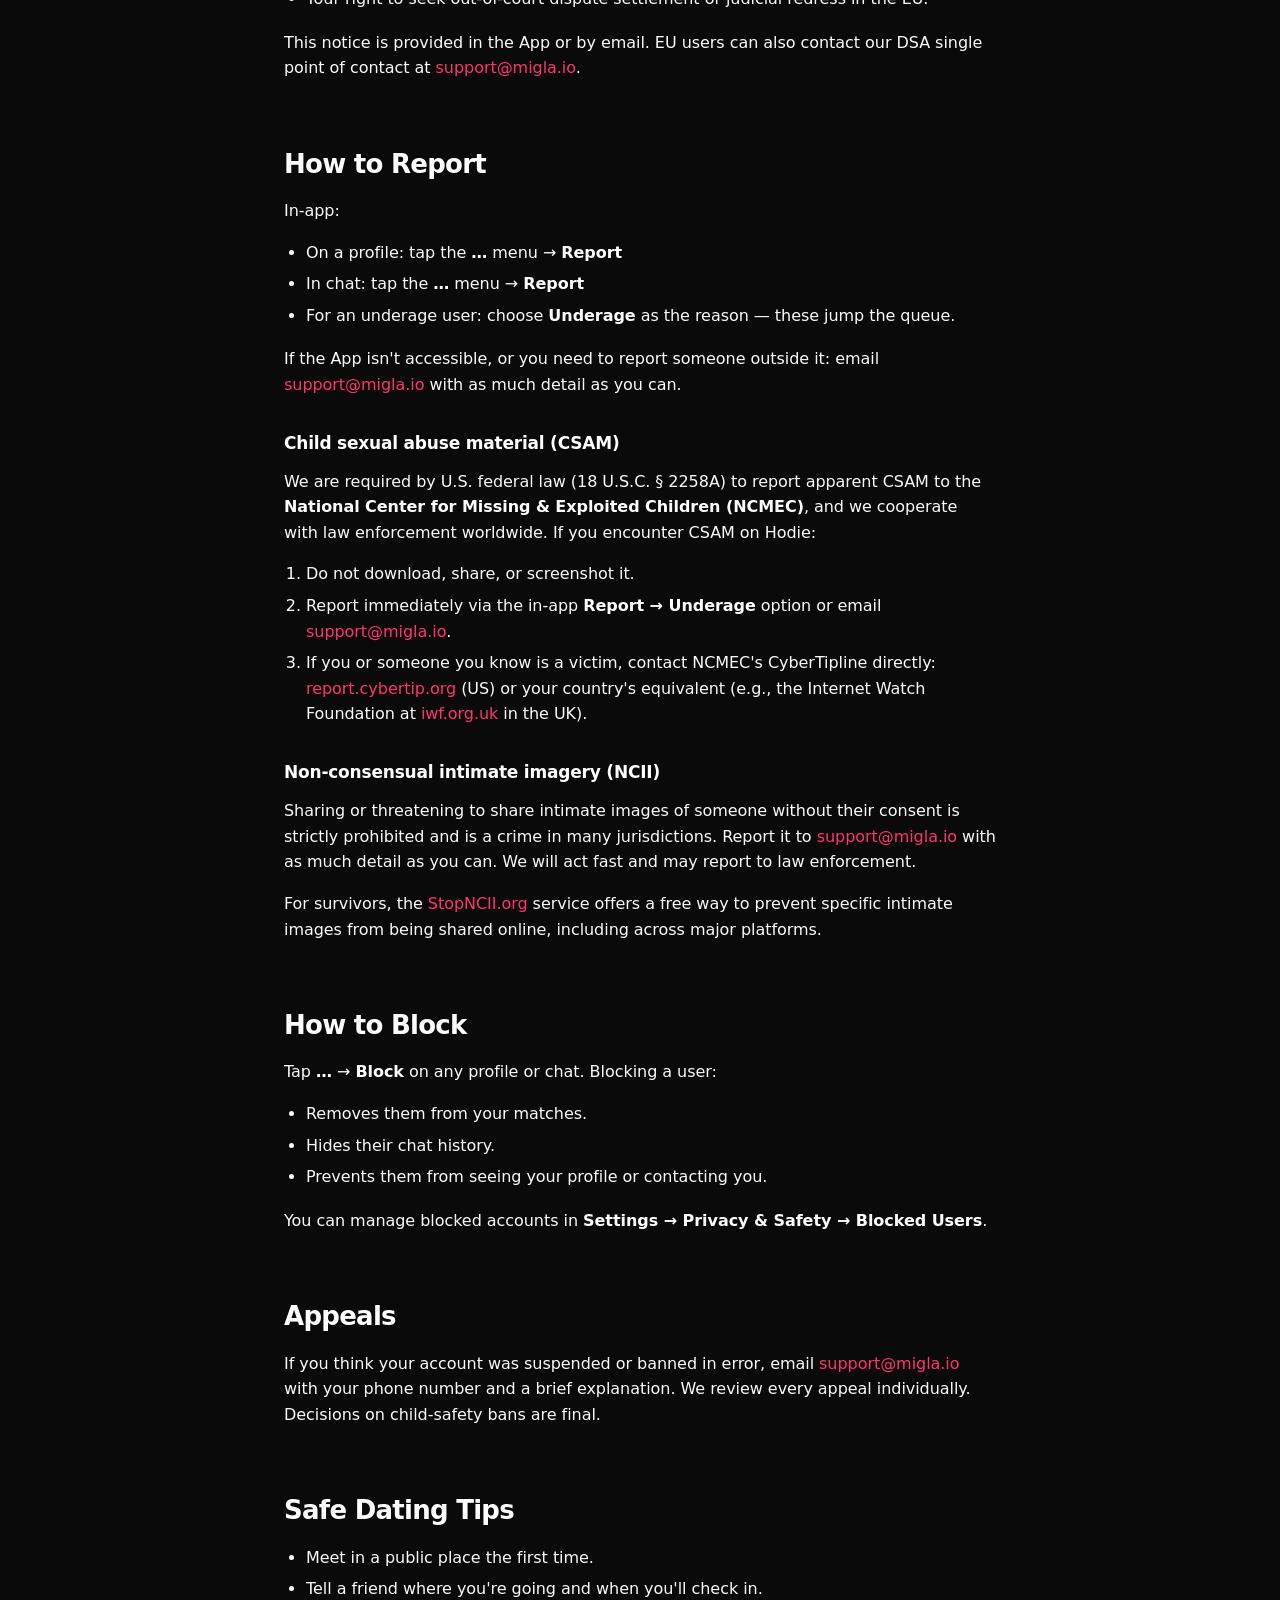
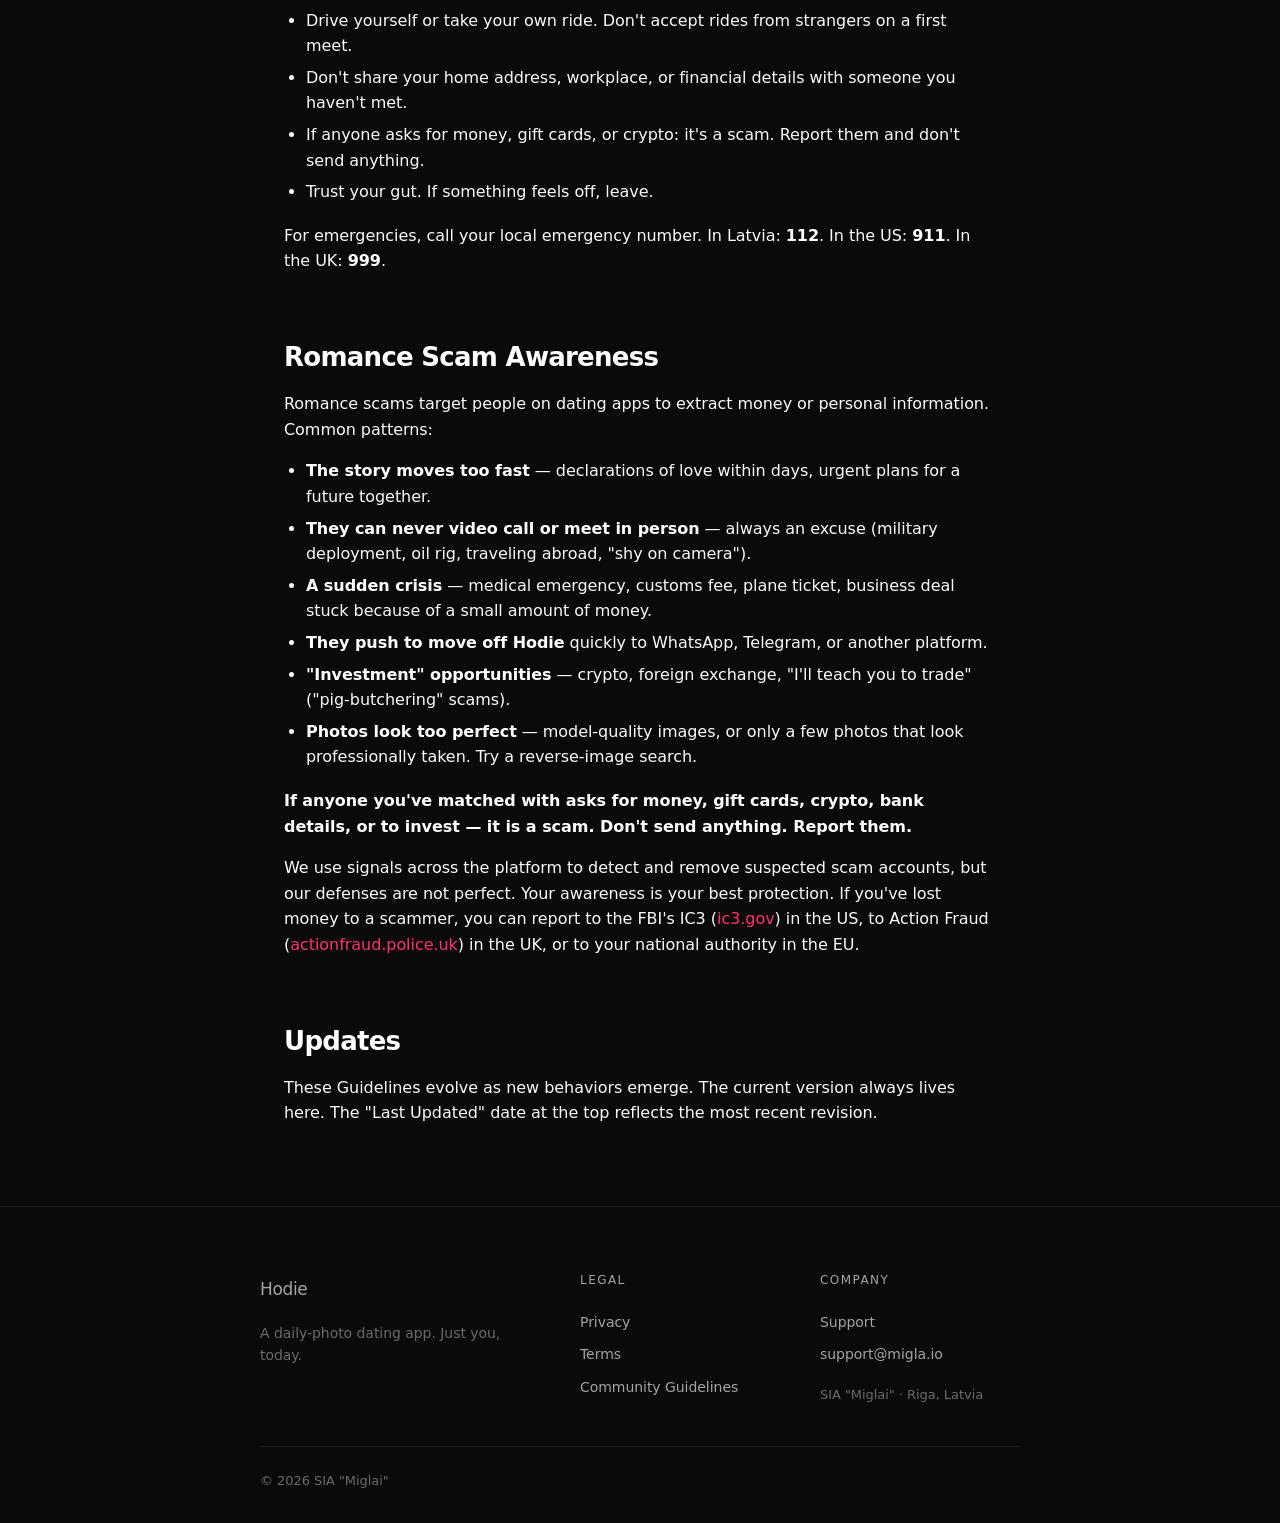
==== commit 90bacf30: "Apple-review-ready support page + design polish support.html — full rewrite for App Reviewer - Hero " ====
--- a/community-guidelines.html
+++ b/community-guidelines.html
@@ -177,15 +177,25 @@
   </main>
 
   <footer>
-    <div class="inner">
-      <div>© 2026 SIA "Miglai" · Riga, Latvia</div>
-      <div class="links">
+    <div class="footer-grid">
+      <div>
+        <a href="index.html" class="logo"><span class="dot"></span>Hodie</a>
+        <p class="footer-tag">A daily-photo dating app. Just you, today.</p>
+      </div>
+      <div>
+        <h4>Legal</h4>
         <a href="privacy.html">Privacy</a>
         <a href="terms.html">Terms</a>
-        <a href="community-guidelines.html">Community</a>
+        <a href="community-guidelines.html">Community Guidelines</a>
+      </div>
+      <div>
+        <h4>Company</h4>
         <a href="support.html">Support</a>
+        <a href="mailto:support@migla.io">support@migla.io</a>
+        <span class="footer-meta">SIA "Miglai" · Riga, Latvia</span>
       </div>
     </div>
+    <div class="footer-bottom">© 2026 SIA "Miglai"</div>
   </footer>
 </body>
 </html>
--- a/styles.css
+++ b/styles.css
@@ -27,12 +27,20 @@
   letter-spacing: -0.003em;
 }
 
-a { color: var(--text); text-decoration: none; transition: color 0.15s ease; }
+a { color: var(--text); text-decoration: none; transition: color 0.18s ease; }
 a:hover { color: var(--accent); }
 
 img, svg { max-width: 100%; display: block; }
 
 ::selection { background: rgba(255, 51, 112, 0.3); color: #fff; }
+
+:focus-visible {
+  outline: 2px solid var(--accent);
+  outline-offset: 3px;
+  border-radius: 2px;
+}
+
+h1, h2, h3 { scroll-margin-top: 80px; }
 
 /* Nav */
 nav {
@@ -77,8 +85,10 @@
   color: var(--text-dim);
   font-size: 14px;
   font-weight: 500;
+  transition: color 0.18s ease;
 }
 nav .links a:hover { color: var(--text); }
+nav .links a.active { color: var(--text); }
 
 /* Layout */
 .wrap {
@@ -232,22 +242,23 @@
   right: -3px;
 }
 
-/* Body type (legal pages) */
+/* Body type (legal / docs pages) */
 h2 {
   font-family: var(--sans);
   font-size: 26px;
   font-weight: 700;
-  letter-spacing: -0.025em;
-  margin: 56px 0 16px;
+  letter-spacing: -0.028em;
+  margin: 60px 0 18px;
   line-height: 1.2;
   color: #fff;
+  padding-top: 8px;
 }
 h3 {
   font-size: 17px;
   font-weight: 600;
-  margin: 28px 0 10px;
-  color: #fff;
-  letter-spacing: -0.005em;
+  margin: 32px 0 12px;
+  color: #fff;
+  letter-spacing: -0.012em;
 }
 p { margin-bottom: 16px; color: var(--text); }
 ul, ol { padding-left: 22px; margin-bottom: 18px; }
@@ -255,8 +266,8 @@
 strong { color: #fff; font-weight: 600; }
 hr { border: 0; border-top: 1px solid var(--border); margin: 36px 0; }
 
-main p a, main li a { color: var(--accent); }
-main p a:hover, main li a:hover { text-decoration: underline; color: var(--accent-bright); }
+main p a, main li a { color: var(--accent); transition: color 0.18s ease; }
+main p a:hover, main li a:hover { text-decoration: underline; color: var(--accent-bright); text-underline-offset: 2px; }
 
 table {
   width: 100%;
@@ -331,8 +342,9 @@
   display: grid;
   grid-template-columns: 220px 1fr;
   gap: 32px;
-  padding: 28px 0;
+  padding: 30px 0;
   border-bottom: 1px solid var(--border);
+  align-items: baseline;
 }
 .features .row:first-child { border-top: 1px solid var(--border); }
 .features .row h3 {
@@ -340,12 +352,14 @@
   font-size: 18px;
   font-weight: 600;
   color: #fff;
+  letter-spacing: -0.012em;
 }
 .features .row p {
   margin: 0;
   color: var(--text-dim);
   font-size: 15.5px;
   max-width: 460px;
+  line-height: 1.6;
 }
 
 /* Steps */
@@ -359,40 +373,45 @@
   display: grid;
   grid-template-columns: 60px 1fr;
   gap: 24px;
-  padding: 28px 0;
+  padding: 30px 0;
   border-bottom: 1px solid var(--border);
   margin: 0;
+  align-items: baseline;
 }
 .steps li:first-child { border-top: 1px solid var(--border); }
 .step-num {
   color: var(--accent);
   font-size: 13px;
   font-weight: 600;
-  letter-spacing: 0.08em;
-  padding-top: 4px;
+  letter-spacing: 0.1em;
+  padding-top: 2px;
   font-variant-numeric: tabular-nums;
 }
 .steps h3 {
-  margin: 0 0 6px;
+  margin: 0 0 8px;
   font-size: 18px;
   font-weight: 600;
   color: #fff;
+  letter-spacing: -0.012em;
 }
 .steps p {
   margin: 0;
   color: var(--text-dim);
   font-size: 15.5px;
   max-width: 460px;
+  line-height: 1.6;
 }
 
 /* FAQ */
 .faq details {
   border-bottom: 1px solid var(--border);
+  transition: border-color 0.25s ease;
 }
 .faq details:first-child { border-top: 1px solid var(--border); }
+.faq details[open] { border-color: var(--border-hi); }
 .faq summary {
   cursor: pointer;
-  padding: 24px 0;
+  padding: 26px 0;
   font-weight: 500;
   font-size: 17px;
   list-style: none;
@@ -401,28 +420,38 @@
   align-items: center;
   gap: 16px;
   color: #fff;
-}
+  transition: color 0.18s ease;
+  letter-spacing: -0.005em;
+}
+.faq summary:hover { color: var(--accent); }
 .faq summary::-webkit-details-marker { display: none; }
 .faq summary::after {
   content: "+";
   font-size: 22px;
   color: var(--text-faint);
   font-weight: 300;
-  transition: transform 0.2s ease, color 0.2s ease;
+  transition: transform 0.3s cubic-bezier(0.2, 0.8, 0.2, 1), color 0.18s ease;
   flex-shrink: 0;
-}
+  line-height: 1;
+}
+.faq summary:hover::after { color: var(--text); }
 .faq details[open] summary::after {
   transform: rotate(45deg);
   color: var(--accent);
 }
 .faq details > p {
-  padding: 0 0 26px;
+  padding: 0 0 28px;
   color: var(--text-dim);
   font-size: 15.5px;
   margin: 0;
   max-width: 580px;
+  animation: faqOpen 0.3s ease-out;
 }
 .faq details > p a { color: var(--accent); }
+@keyframes faqOpen {
+  from { opacity: 0; transform: translateY(-4px); }
+  to { opacity: 1; transform: translateY(0); }
+}
 
 /* Link list */
 .link-list {
@@ -435,25 +464,26 @@
   display: flex;
   justify-content: space-between;
   align-items: center;
-  padding: 22px 0;
+  padding: 22px 4px;
   border-bottom: 1px solid var(--border);
   color: var(--text);
   font-weight: 500;
   font-size: 17px;
   gap: 16px;
+  transition: padding 0.22s ease;
 }
 .link-list li:first-child a { border-top: 1px solid var(--border); }
-.link-list a:hover { color: var(--text); }
+.link-list a:hover { color: var(--text); padding-left: 10px; }
 .link-list a:hover strong { color: var(--accent); }
-.link-list a strong { color: #fff; font-weight: 600; }
+.link-list a strong { color: #fff; font-weight: 600; transition: color 0.18s ease; }
 .link-list .arrow {
   color: var(--text-faint);
   font-size: 22px;
-  transition: color 0.15s ease, transform 0.15s ease;
+  transition: color 0.18s ease, transform 0.25s cubic-bezier(0.2, 0.8, 0.2, 1);
   flex-shrink: 0;
   line-height: 1;
 }
-.link-list a:hover .arrow { color: var(--accent); transform: translateX(4px); }
+.link-list a:hover .arrow { color: var(--accent); transform: translateX(5px); }
 .link-list .desc {
   color: var(--text-faint);
   font-size: 13.5px;
@@ -468,12 +498,13 @@
   padding: 0;
 }
 .contact-list li {
-  padding: 18px 0;
+  padding: 20px 0;
   border-bottom: 1px solid var(--border);
   display: flex;
   justify-content: space-between;
   flex-wrap: wrap;
   gap: 12px;
+  align-items: baseline;
 }
 .contact-list li:first-child { border-top: 1px solid var(--border); }
 .contact-list li:last-child { border-bottom: 1px solid var(--border); }
@@ -520,8 +551,10 @@
   display: block;
   padding: 5px 0;
   font-weight: 400;
-}
-.footer-grid a:hover { color: var(--text); }
+  transition: color 0.18s ease, transform 0.22s ease;
+}
+.footer-grid a:not(.logo):hover { color: var(--text); transform: translateX(2px); }
+.footer-grid a.logo:hover { color: var(--text); }
 .footer-tag {
   color: var(--text-faint);
   margin-top: 14px;
@@ -550,6 +583,15 @@
 @keyframes appear {
   from { opacity: 0; }
   to { opacity: 1; }
+}
+
+@media (prefers-reduced-motion: reduce) {
+  *, *::before, *::after {
+    animation-duration: 0.01ms !important;
+    animation-iteration-count: 1 !important;
+    transition-duration: 0.01ms !important;
+    scroll-behavior: auto !important;
+  }
 }
 
 @media (max-width: 900px) {
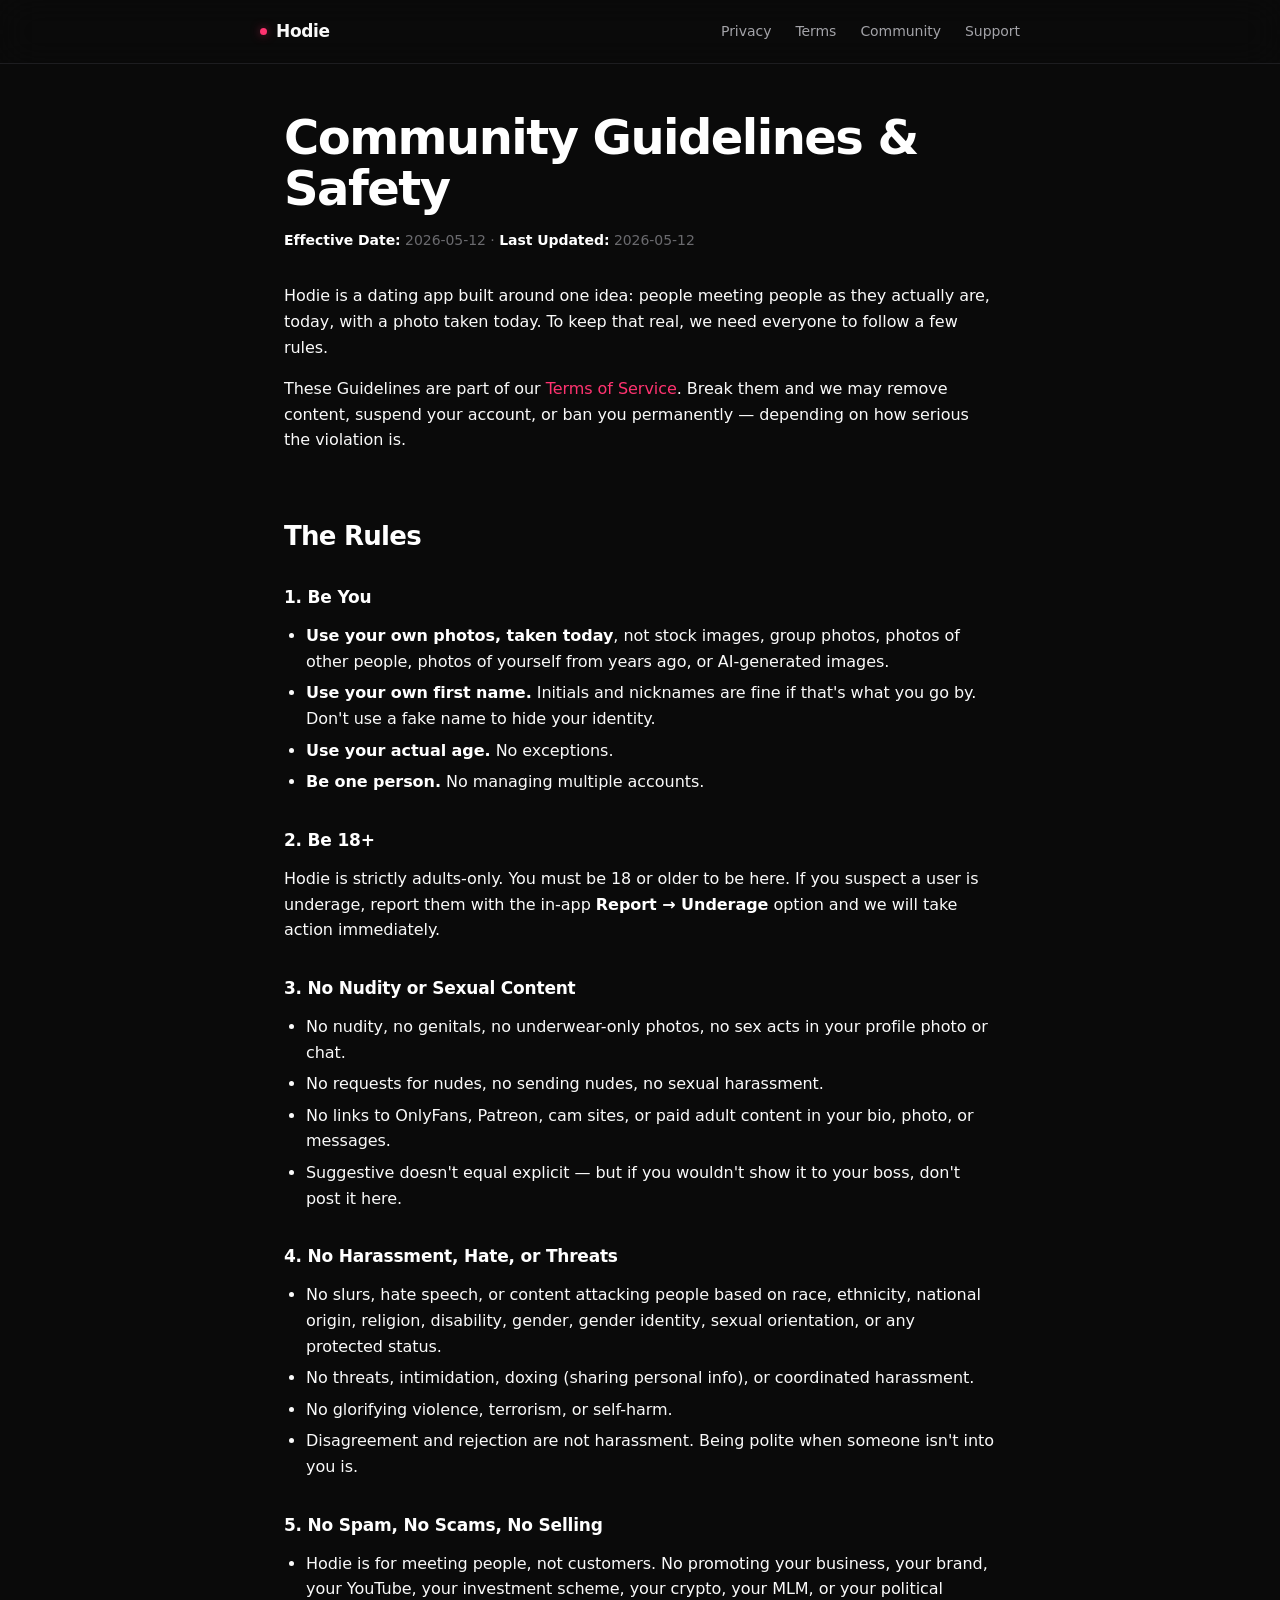
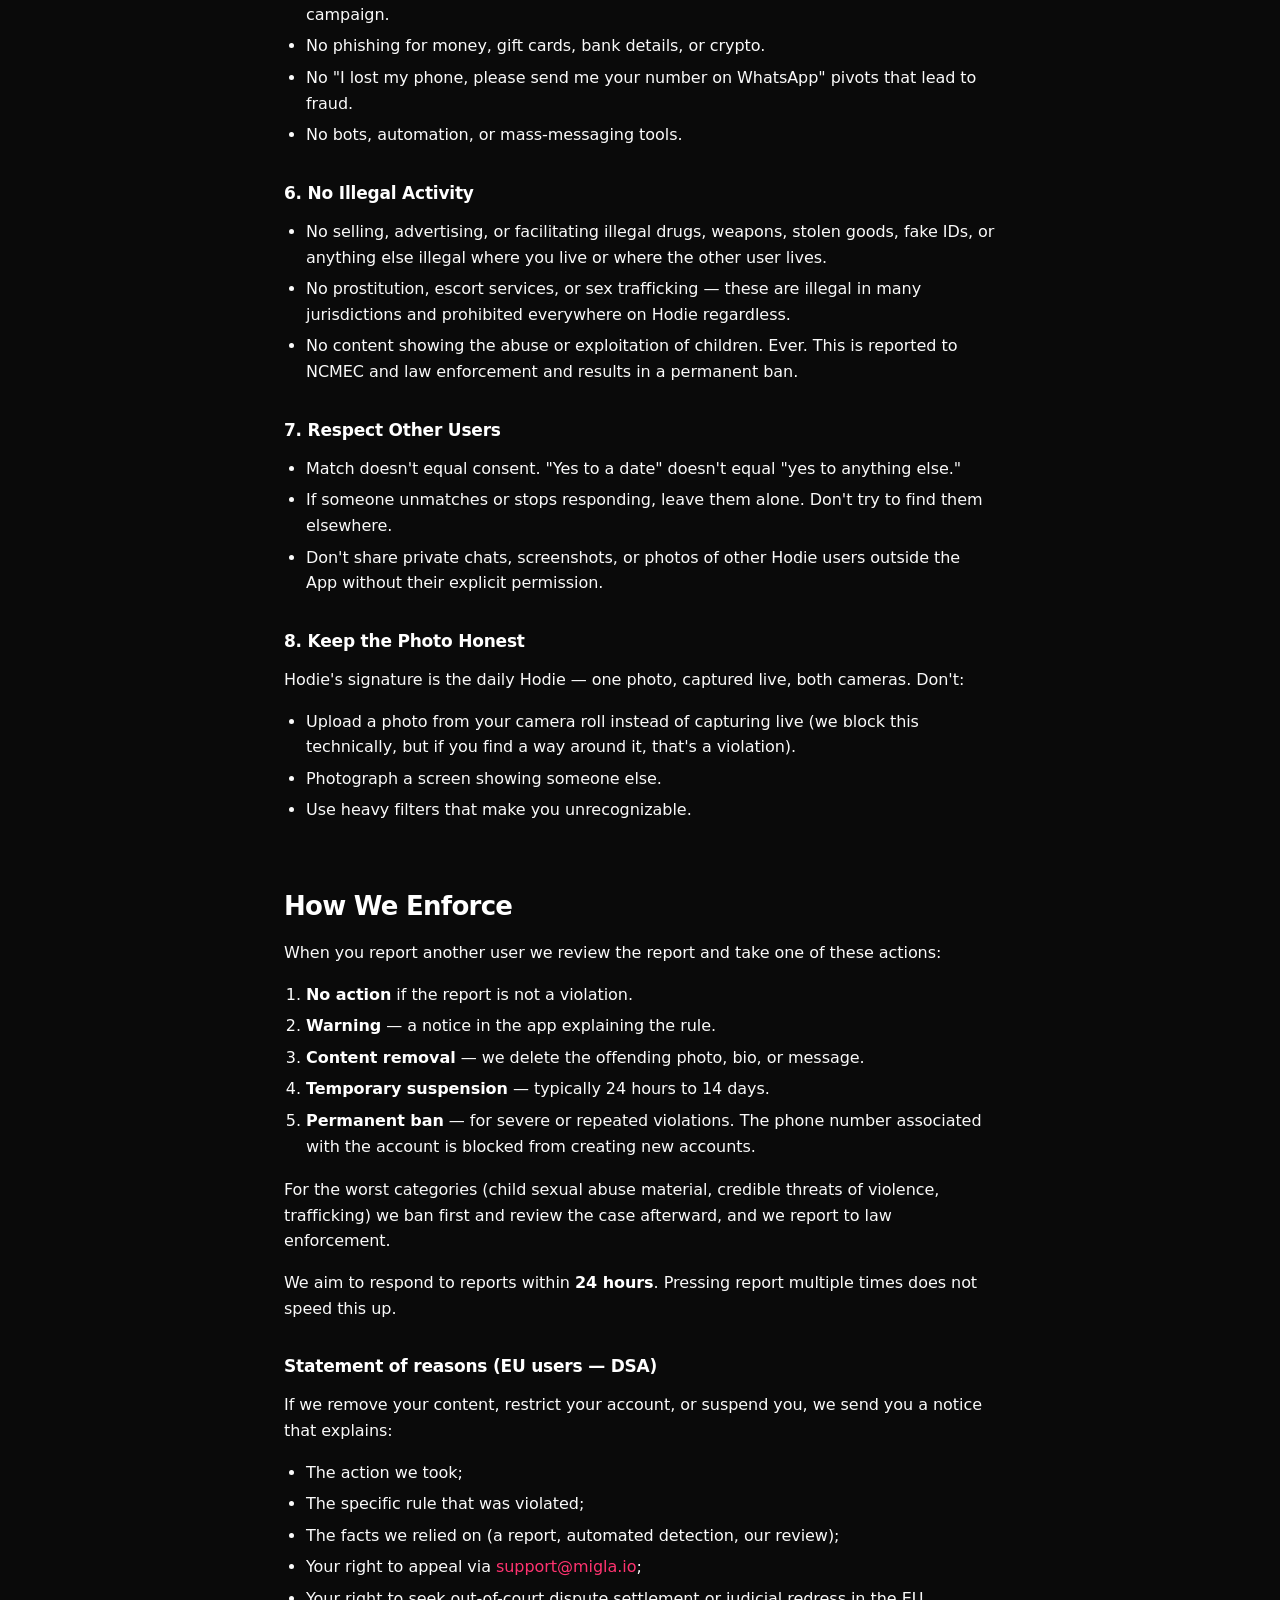
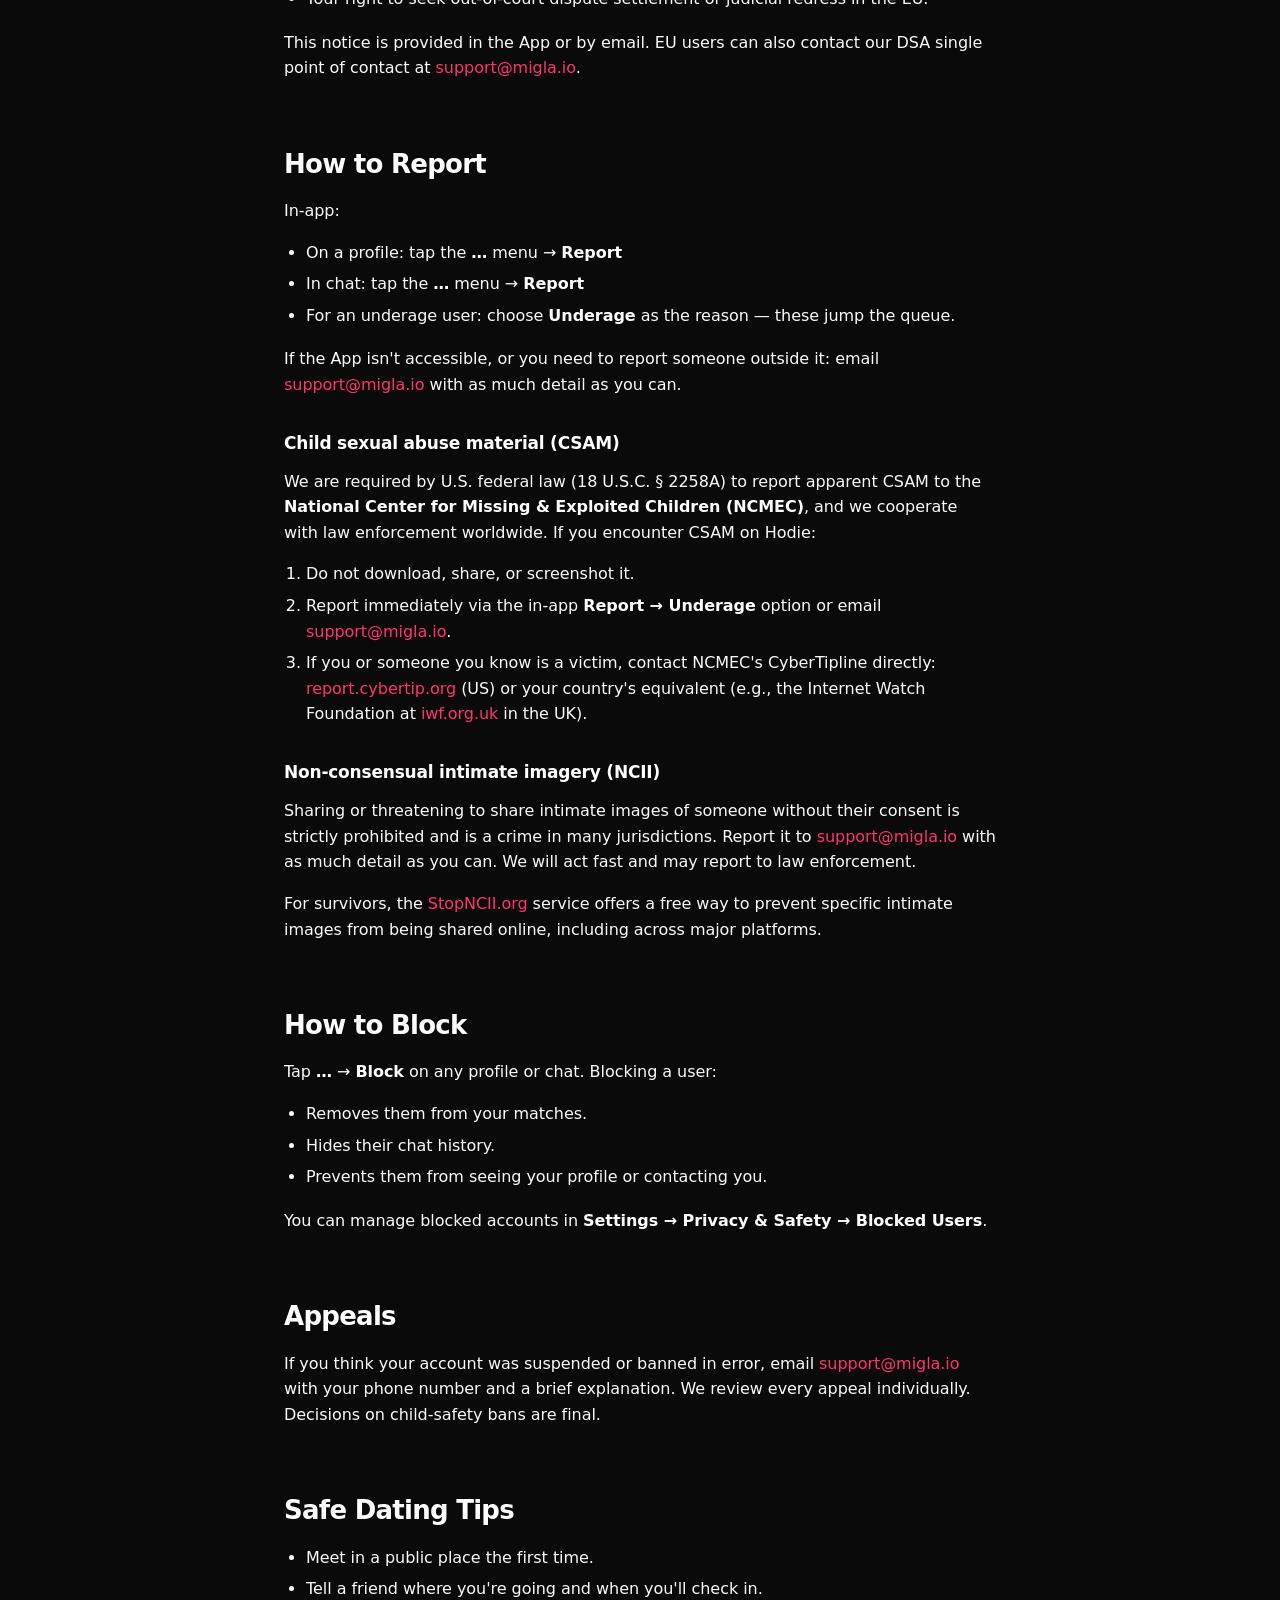
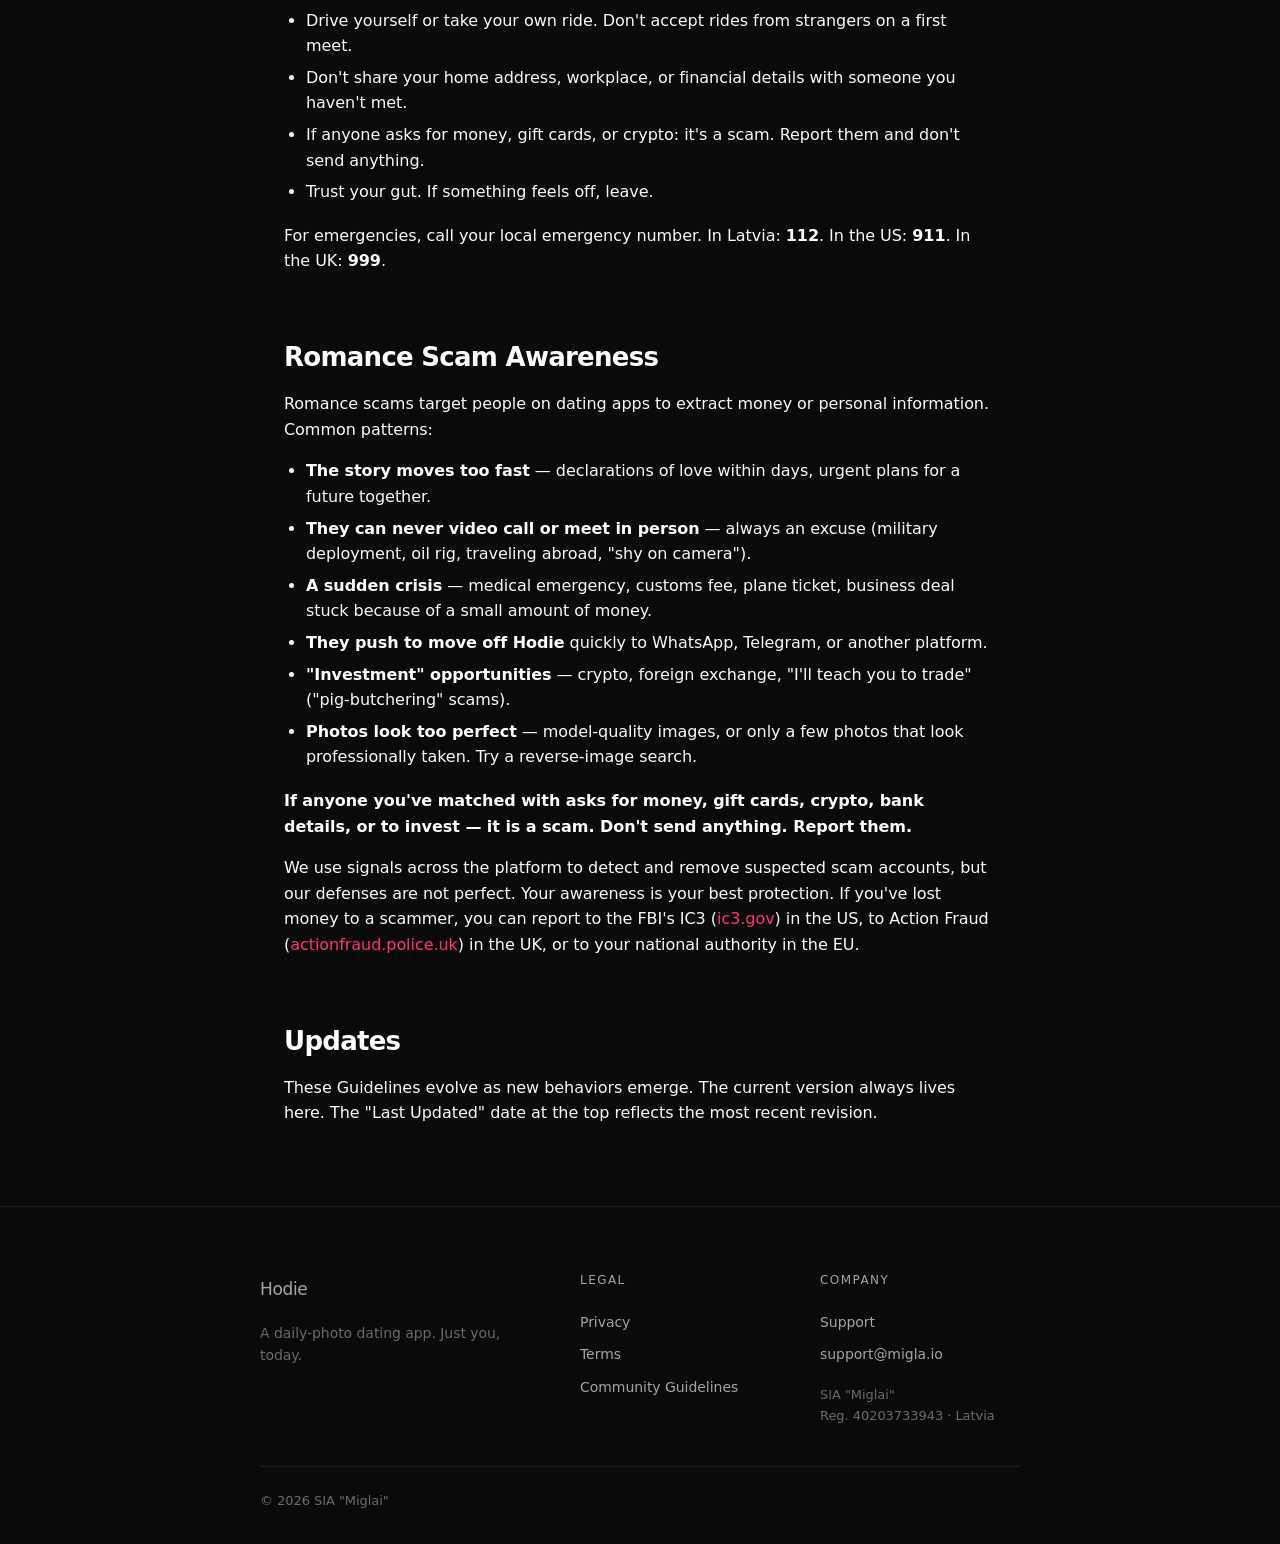
==== commit 5dc6b3b1: "Add full legal entity disclosure for App Review / EU compliance Pulled from Latvian commercial regis" ====
--- a/community-guidelines.html
+++ b/community-guidelines.html
@@ -192,7 +192,7 @@
         <h4>Company</h4>
         <a href="support.html">Support</a>
         <a href="mailto:support@migla.io">support@migla.io</a>
-        <span class="footer-meta">SIA "Miglai" · Riga, Latvia</span>
+        <span class="footer-meta">SIA "Miglai"<br>Reg. 40203733943 · Latvia</span>
       </div>
     </div>
     <div class="footer-bottom">© 2026 SIA "Miglai"</div>
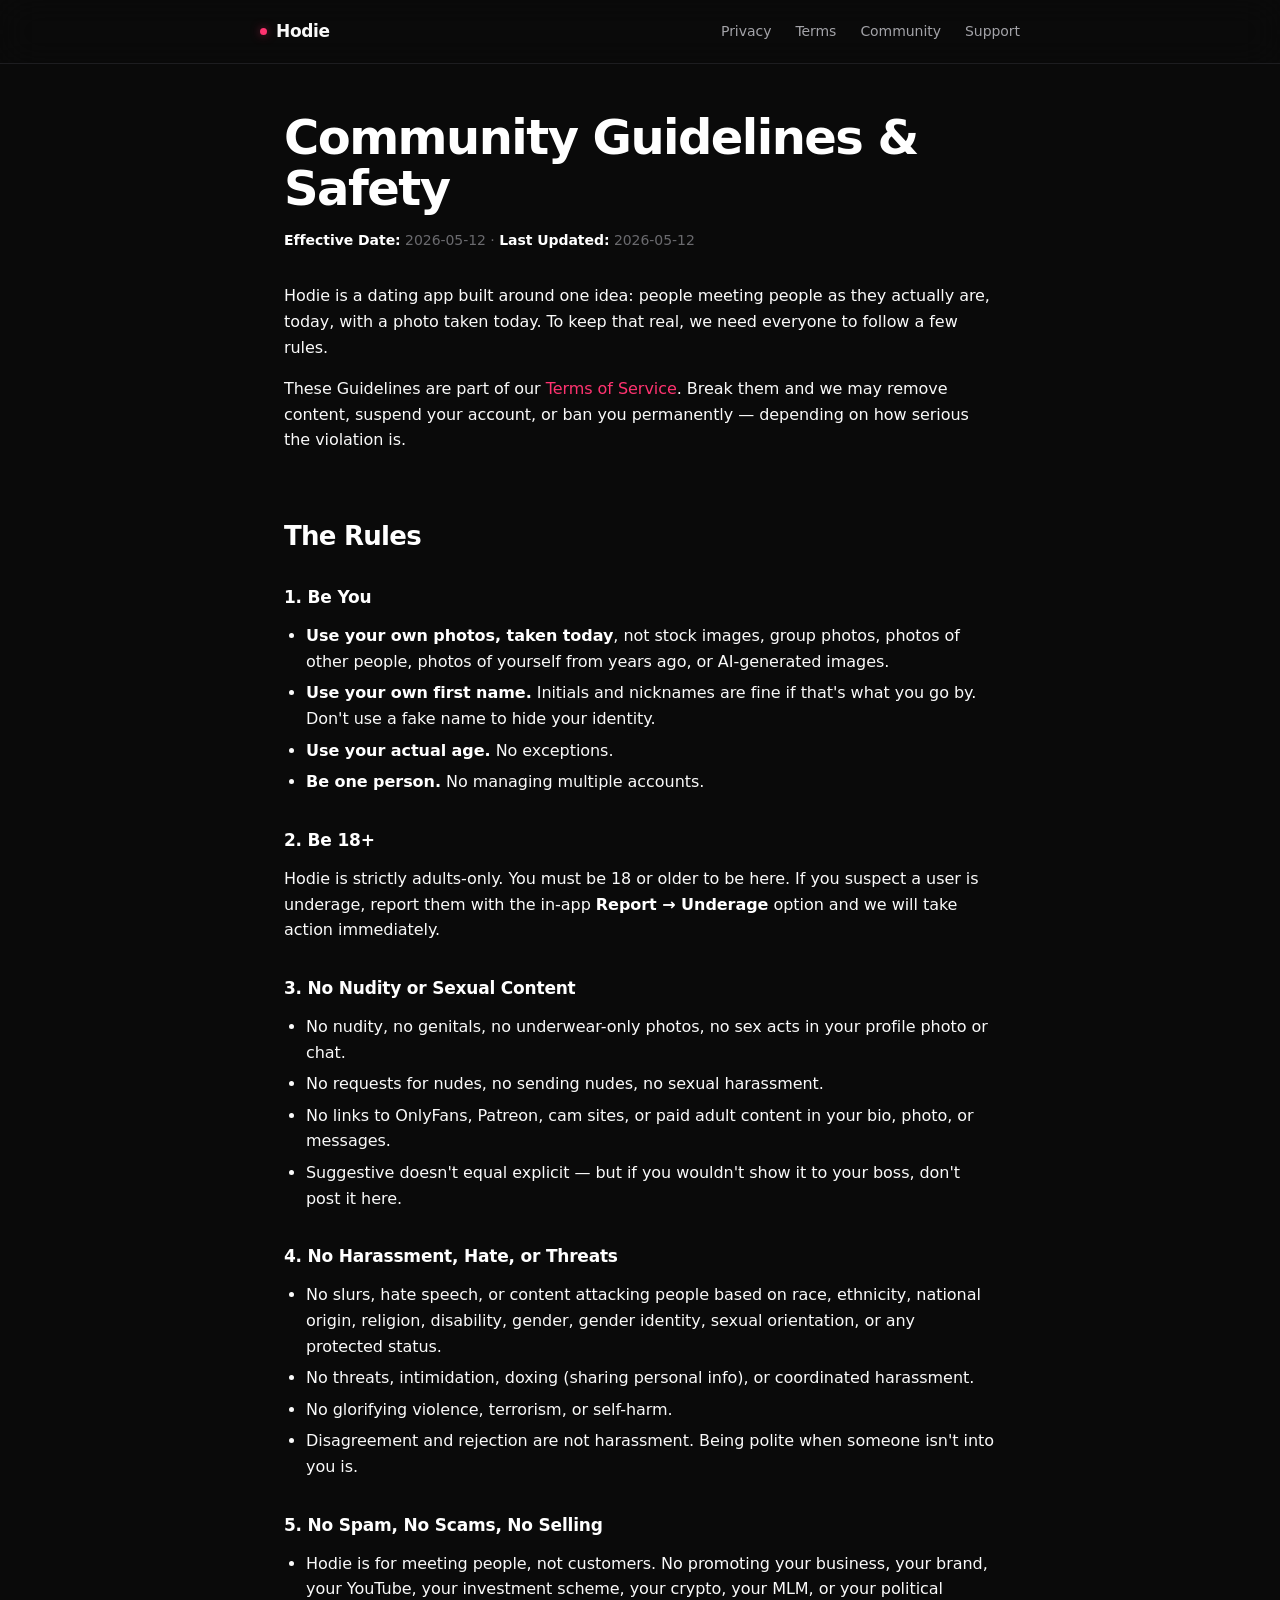
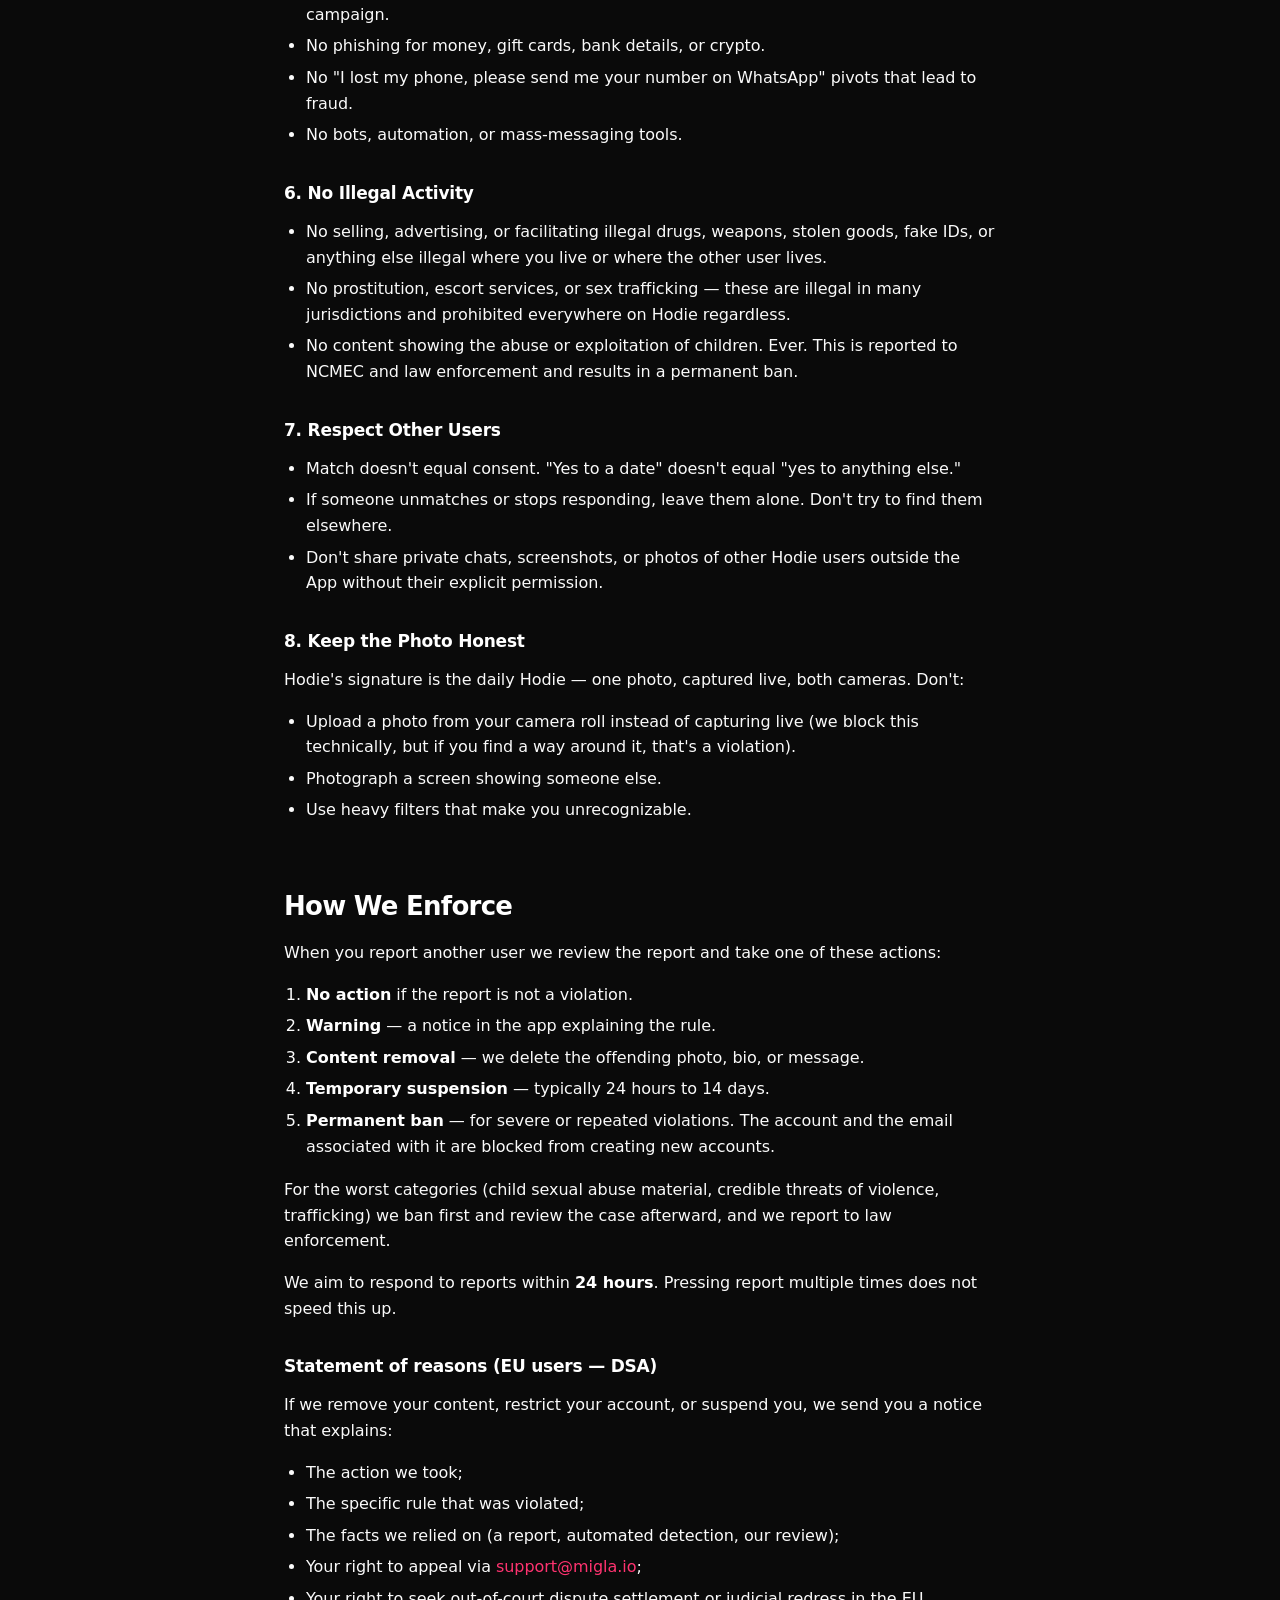
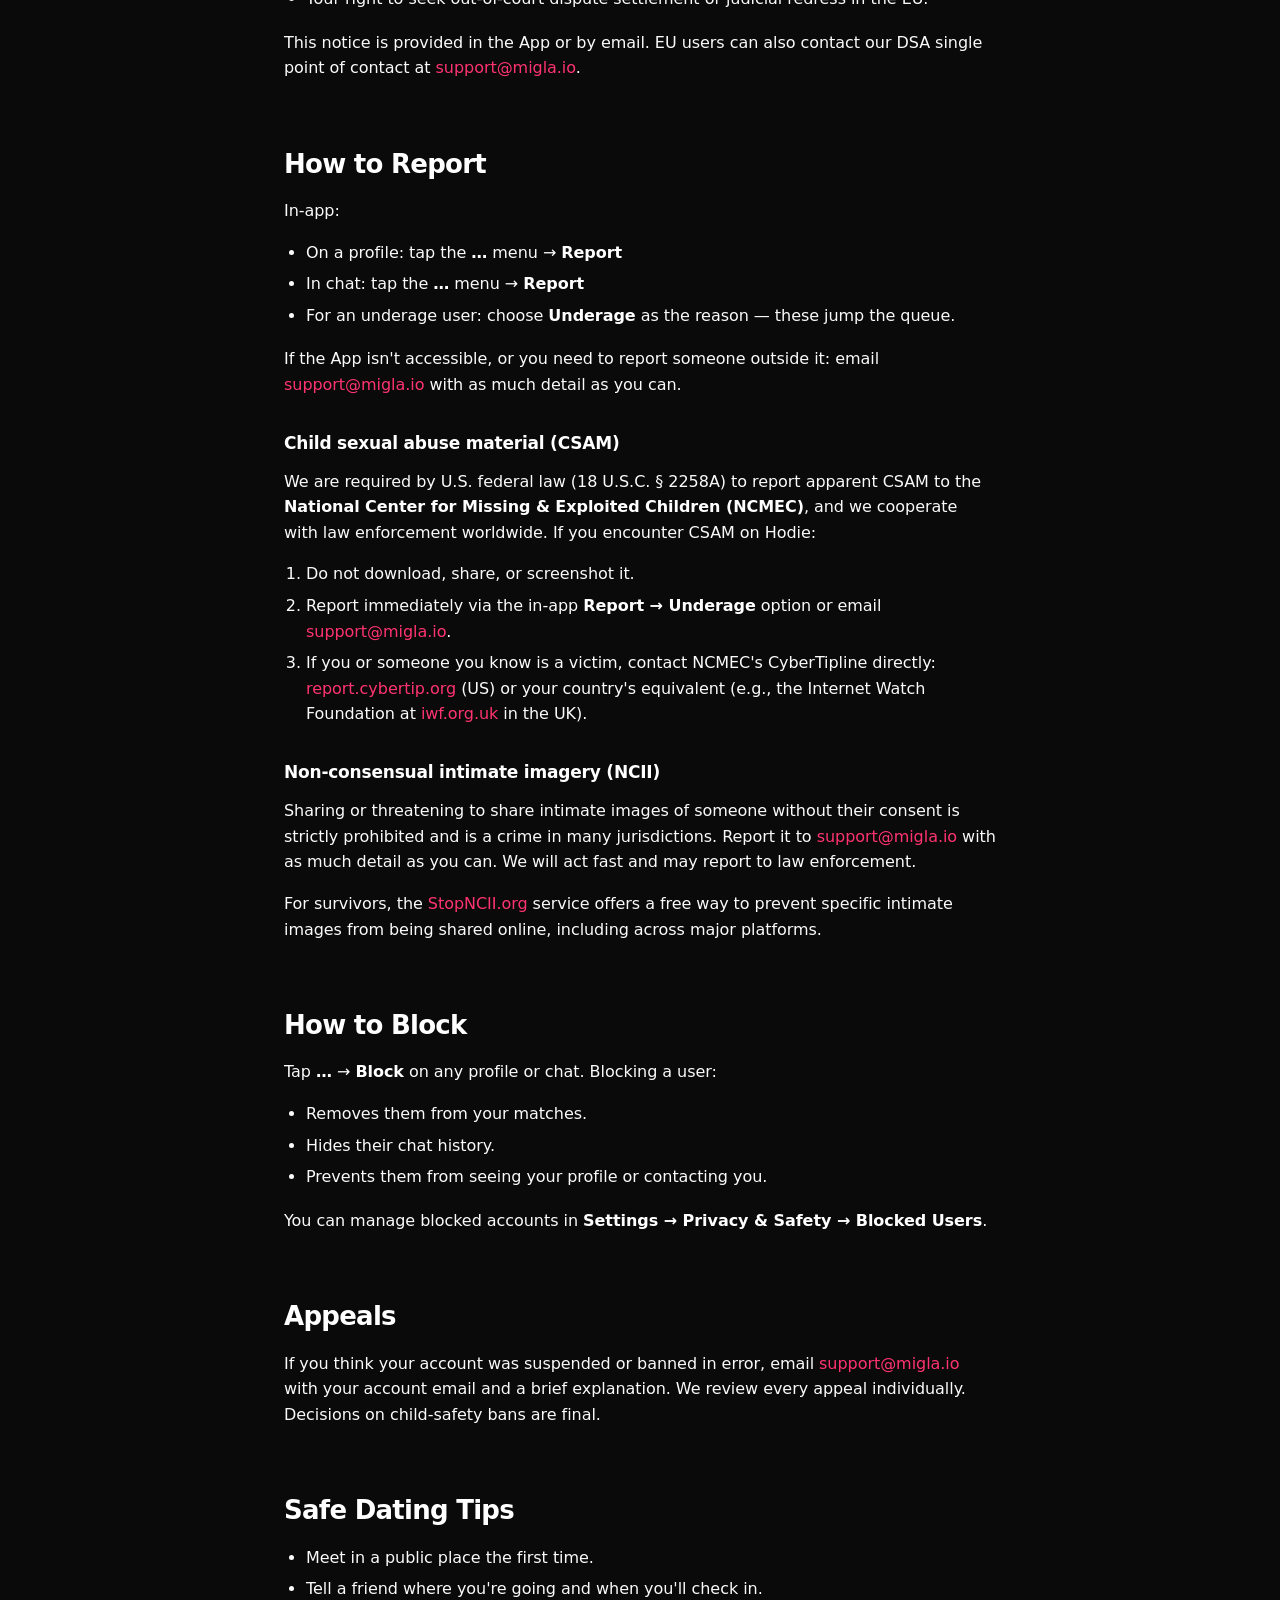
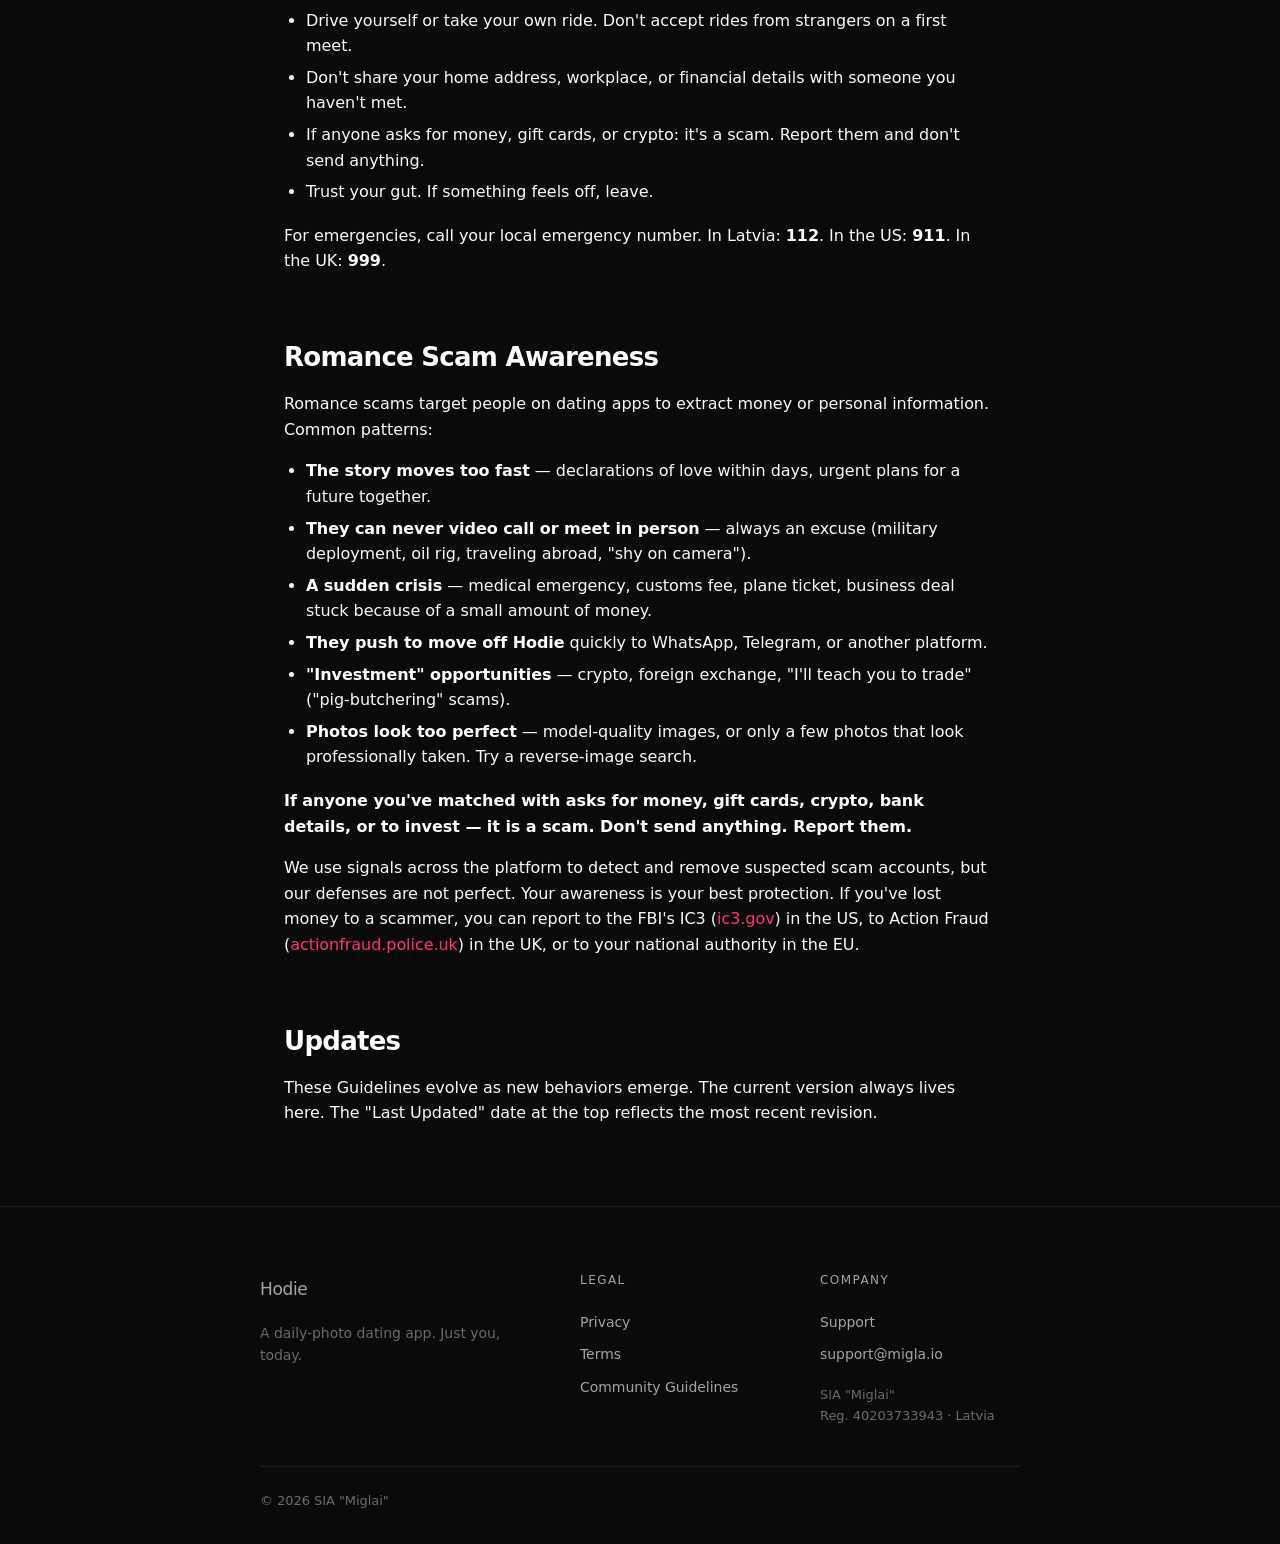
==== commit 941fb545: "Sitewide: email login (not phone/SMS) + accurate ads/tracking wording Brought the homepage, support " ====
--- a/community-guidelines.html
+++ b/community-guidelines.html
@@ -6,9 +6,9 @@
   <title>Community Guidelines &amp; Safety — Hodie</title>
   <meta name="description" content="Hodie Community Guidelines, safety rules, reporting, and safe-dating tips.">
   <meta name="theme-color" content="#08080a">
-  <link rel="canonical" href="https://hodieapp.one/community-guidelines">
+  <link rel="canonical" href="https://www.hodieapp.one/community-guidelines">
   <meta property="og:title" content="Community Guidelines & Safety — Hodie">
-  <meta property="og:url" content="https://hodieapp.one/community-guidelines">
+  <meta property="og:url" content="https://www.hodieapp.one/community-guidelines">
   <meta property="og:type" content="article">
   <link rel="icon" href="data:image/svg+xml,%3Csvg xmlns='http://www.w3.org/2000/svg' viewBox='0 0 24 24'%3E%3Cpath d='M12 21s-7-4.35-7-10.5A4.5 4.5 0 0 1 12 6a4.5 4.5 0 0 1 7 4.5C19 16.65 12 21 12 21z' fill='%23ff2d6f'/%3E%3C/svg%3E">
   <link rel="stylesheet" href="styles.css">
@@ -99,7 +99,7 @@
       <li><strong>Warning</strong> — a notice in the app explaining the rule.</li>
       <li><strong>Content removal</strong> — we delete the offending photo, bio, or message.</li>
       <li><strong>Temporary suspension</strong> — typically 24 hours to 14 days.</li>
-      <li><strong>Permanent ban</strong> — for severe or repeated violations. The phone number associated with the account is blocked from creating new accounts.</li>
+      <li><strong>Permanent ban</strong> — for severe or repeated violations. The account and the email associated with it are blocked from creating new accounts.</li>
     </ol>
     <p>For the worst categories (child sexual abuse material, credible threats of violence, trafficking) we ban first and review the case afterward, and we report to law enforcement.</p>
     <p>We aim to respond to reports within <strong>24 hours</strong>. Pressing report multiple times does not speed this up.</p>
@@ -146,7 +146,7 @@
     <p>You can manage blocked accounts in <strong>Settings → Privacy &amp; Safety → Blocked Users</strong>.</p>
 
     <h2>Appeals</h2>
-    <p>If you think your account was suspended or banned in error, email <a href="mailto:support@migla.io">support@migla.io</a> with your phone number and a brief explanation. We review every appeal individually. Decisions on child-safety bans are final.</p>
+    <p>If you think your account was suspended or banned in error, email <a href="mailto:support@migla.io">support@migla.io</a> with your account email and a brief explanation. We review every appeal individually. Decisions on child-safety bans are final.</p>
 
     <h2>Safe Dating Tips</h2>
     <ul>
